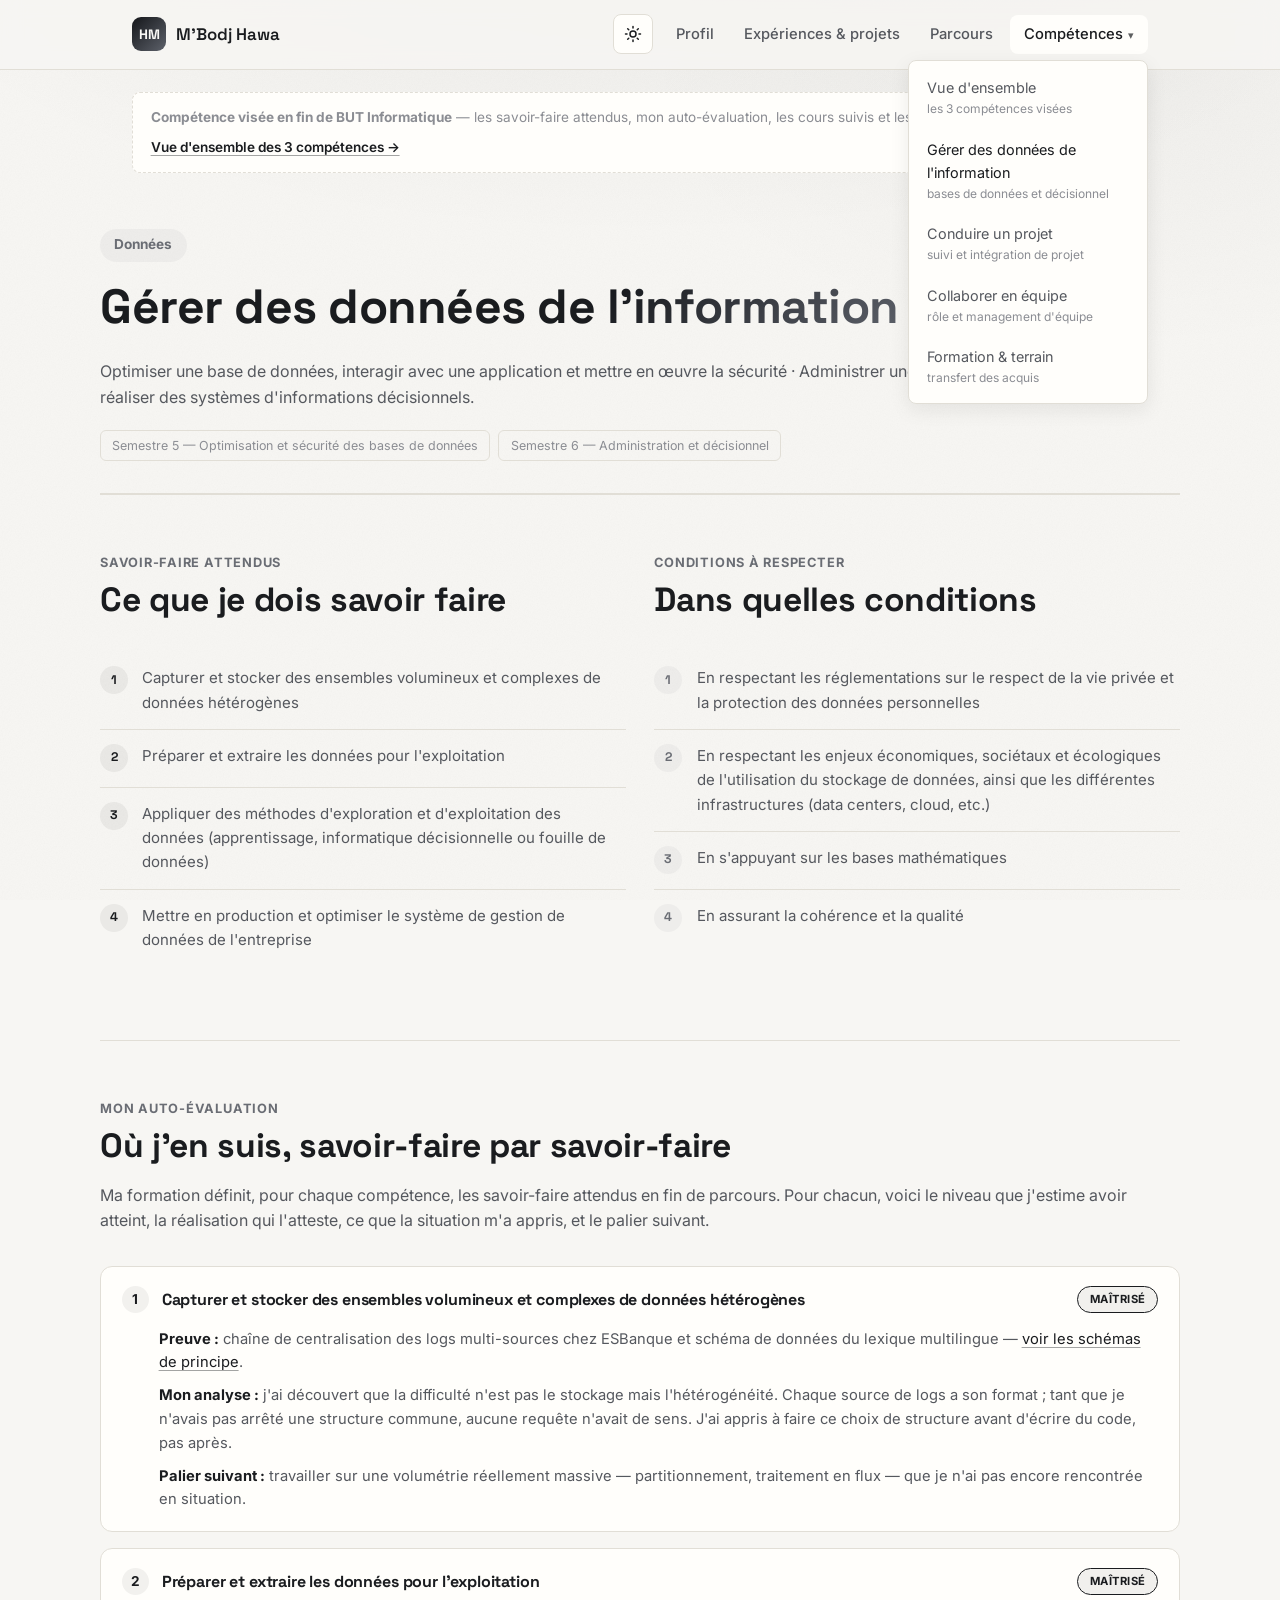
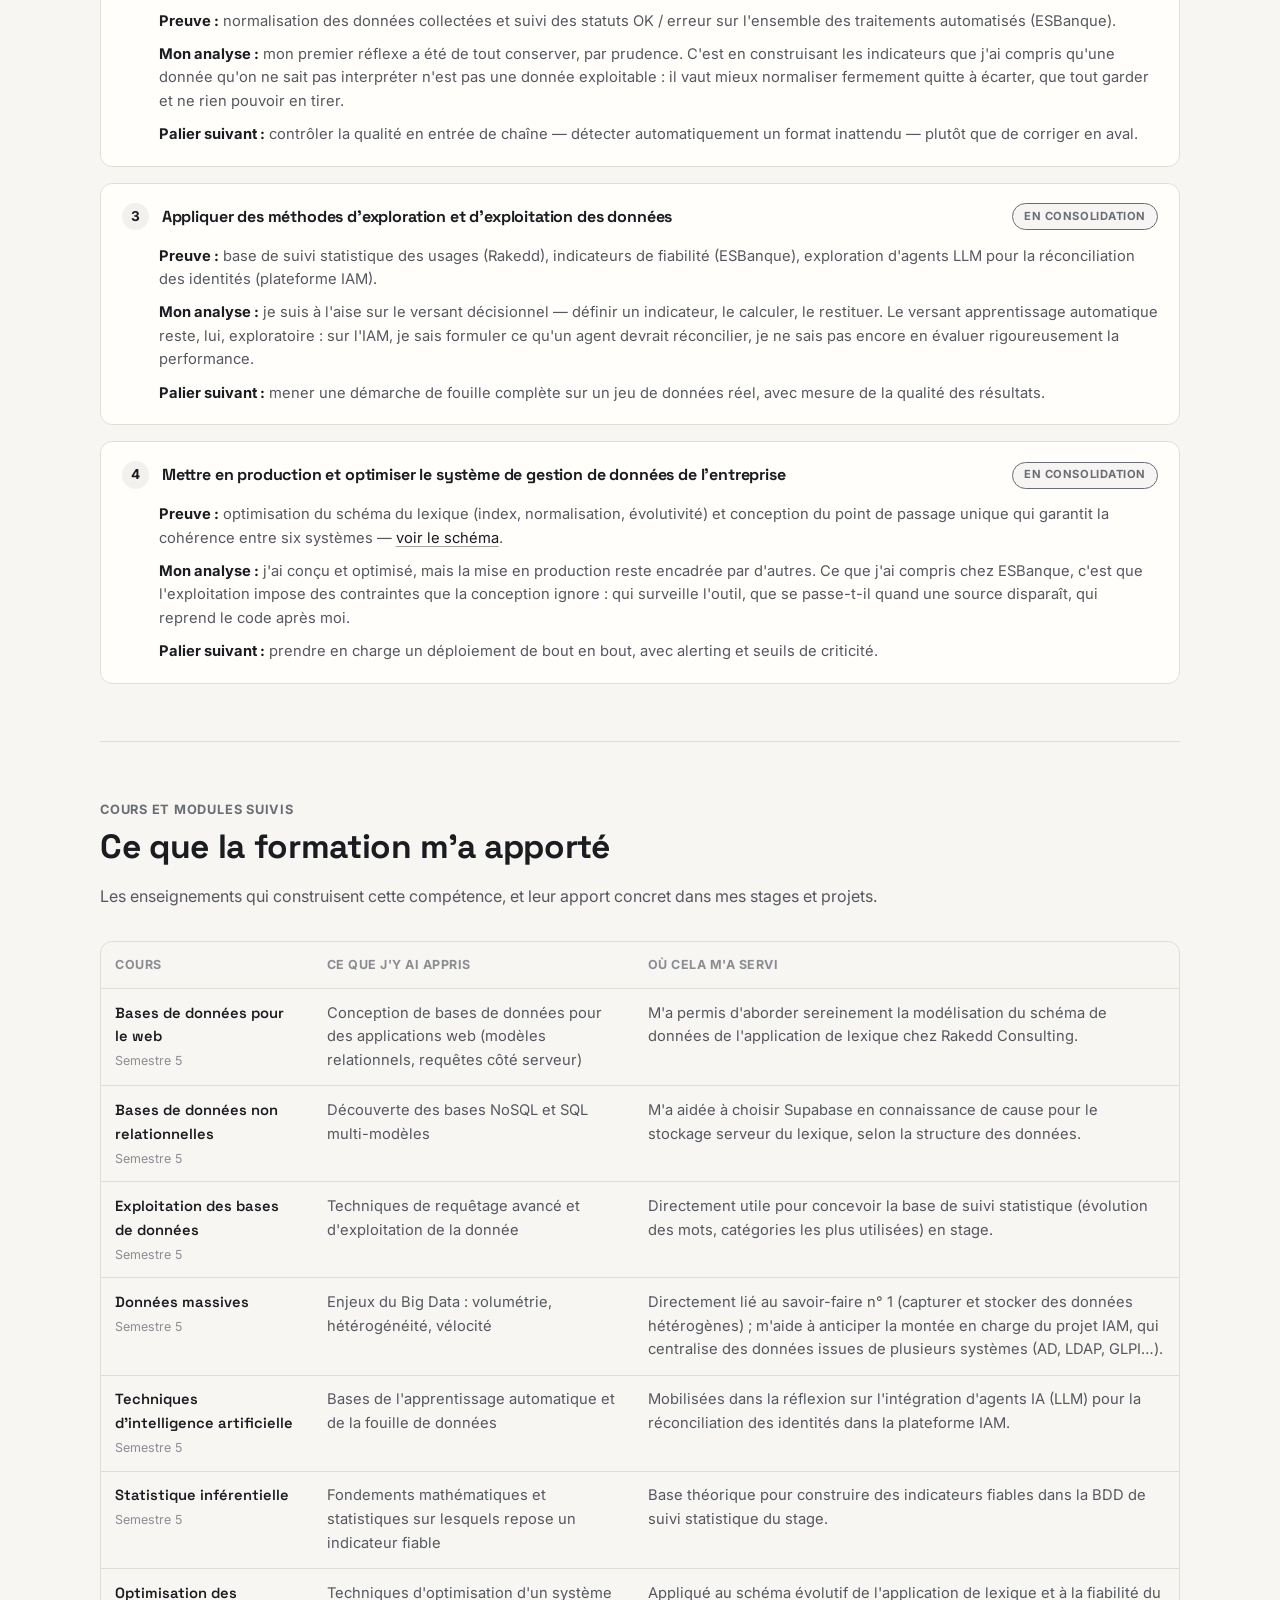
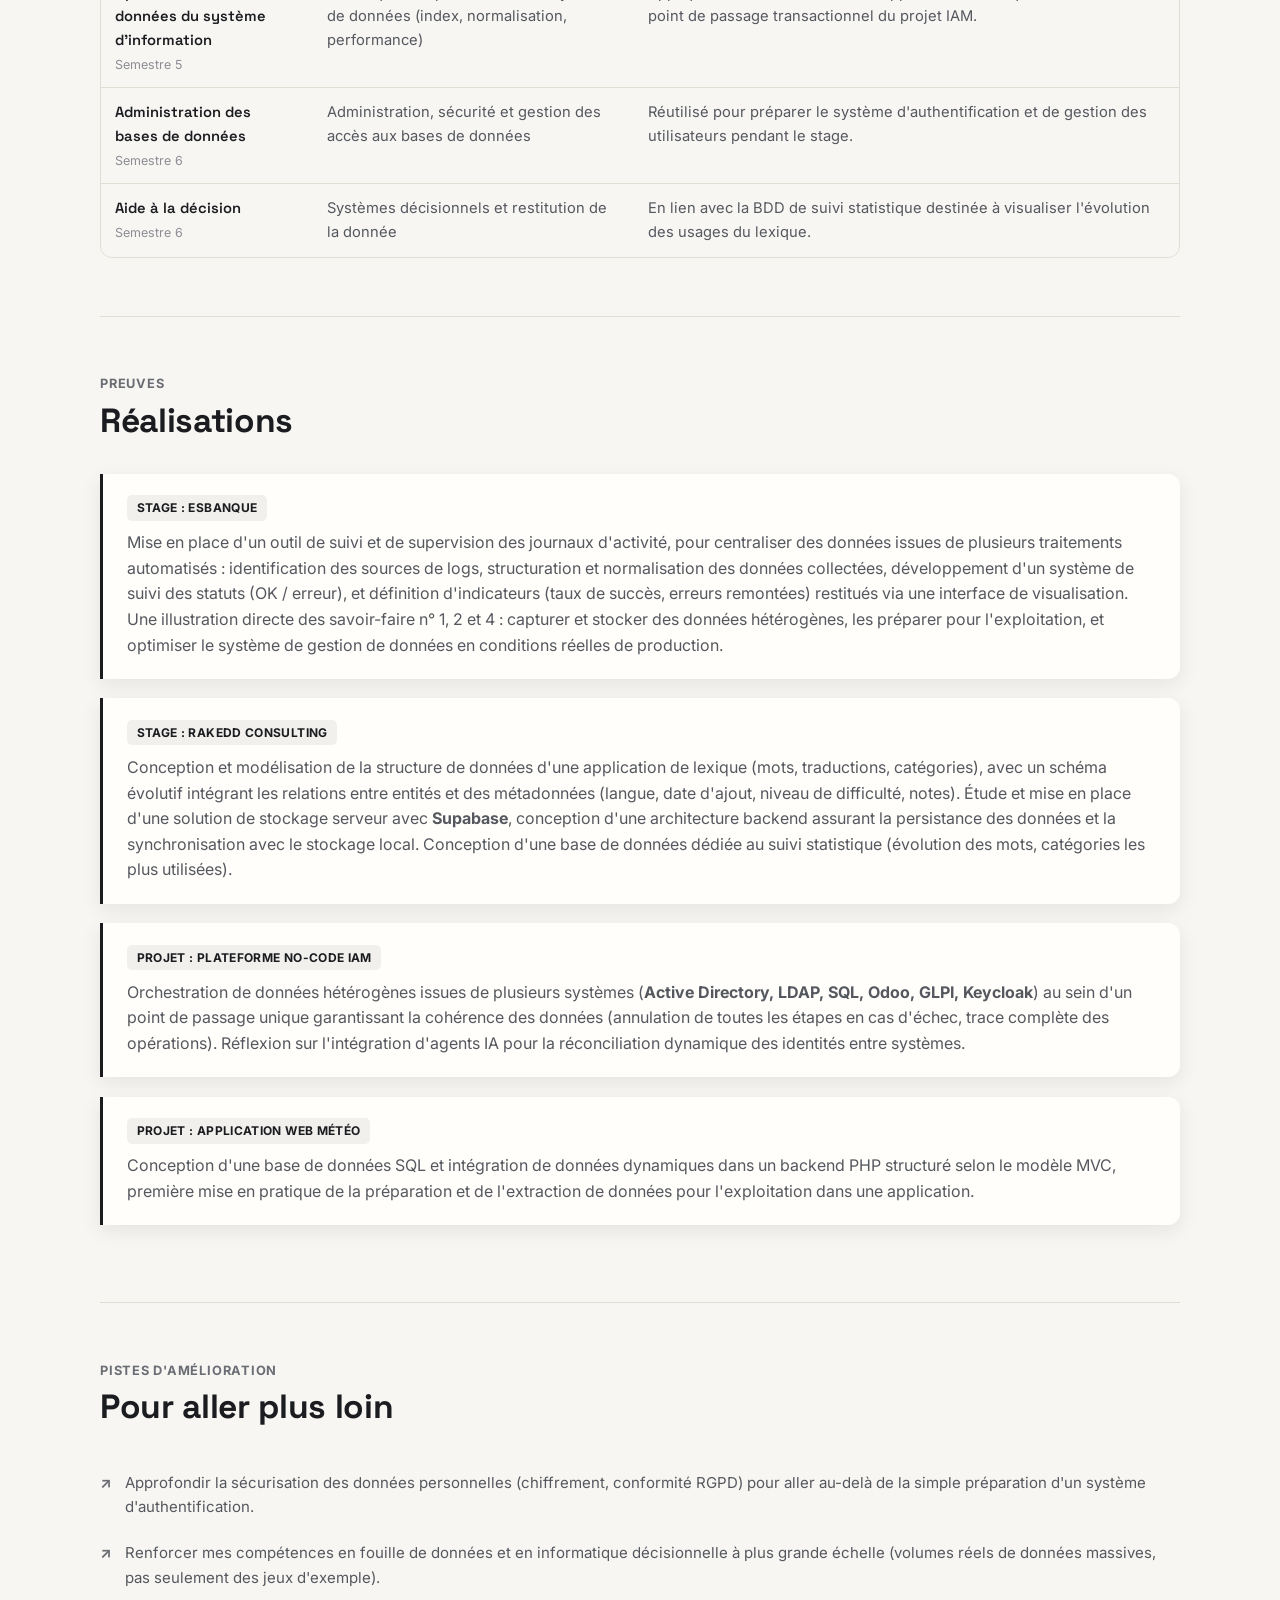
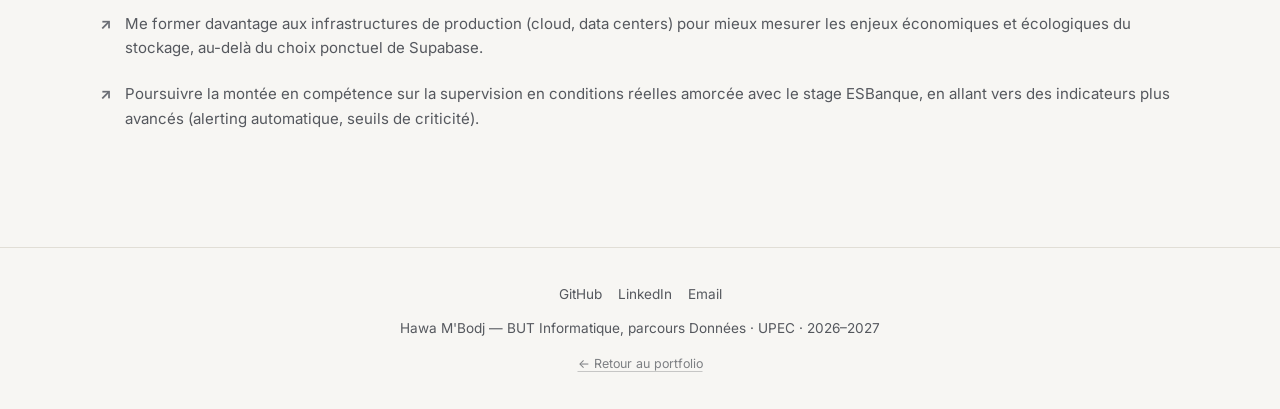
==== competence-4.html @ 0238c195 "Rendre le site responsive et remplacer le vocabulaire universitaire Mise en page - Grilles auto-adap" ====
<!DOCTYPE html>
<html lang="fr">
<head>
<meta charset="UTF-8">
<meta name="viewport" content="width=device-width, initial-scale=1.0">
<script>
(function () {
  var saved = localStorage.getItem("theme");
  var theme = saved || (window.matchMedia && window.matchMedia("(prefers-color-scheme: light)").matches ? "light" : "dark");
  document.documentElement.setAttribute("data-theme", theme);
})();
</script>
<title>Gérer des données de l'information — Hawa M'Bodj</title>
<meta name="description" content="Compétence visée en fin de BUT Informatique : gérer des données de l'information, illustrée par les projets et le stage de Hawa M'Bodj.">
<link rel="preconnect" href="https://fonts.googleapis.com">
<link href="https://fonts.googleapis.com/css2?family=Inter:wght@400;500;600;700&family=Space+Grotesk:wght@500;600;700&display=swap" rel="stylesheet">
<link rel="stylesheet" href="css/style.css">
</head>
<body>

<header class="site-header">
  <div class="nav-wrap">
    <a href="index.html" class="logo">
      <span class="logo-mark">HM</span>
      M'Bodj Hawa
    </a>
    <div class="nav-actions">
      <button class="theme-toggle" type="button" aria-label="Activer le thème clair">
        <svg class="icon-moon" viewBox="0 0 24 24" fill="none" stroke="currentColor" stroke-width="2" stroke-linecap="round" stroke-linejoin="round"><path d="M21 12.79A9 9 0 1 1 11.21 3 7 7 0 0 0 21 12.79z"/></svg>
        <svg class="icon-sun" viewBox="0 0 24 24" fill="none" stroke="currentColor" stroke-width="2" stroke-linecap="round" stroke-linejoin="round"><circle cx="12" cy="12" r="4"/><path d="M12 2v2M12 20v2M4.93 4.93l1.41 1.41M17.66 17.66l1.41 1.41M2 12h2M20 12h2M6.34 17.66l-1.41 1.41M19.07 4.93l-1.41 1.41"/></svg>
      </button>
      <button class="nav-toggle" aria-label="Ouvrir le menu" aria-expanded="false">
        <svg viewBox="0 0 24 24" fill="none" stroke="currentColor" stroke-width="2" stroke-linecap="round"><line x1="3" y1="6" x2="21" y2="6"/><line x1="3" y1="12" x2="21" y2="12"/><line x1="3" y1="18" x2="21" y2="18"/></svg>
      </button>
    </div>
    <nav class="main-nav">
      <ul>
        <li><a href="index.html">Profil</a></li>
        <li><a href="projets.html">Expériences &amp; projets</a></li>
        <li><a href="parcours.html">Parcours</a></li>
        <li>
          <details class="nav-dropdown" open>
            <summary>Compétences</summary>
            <div class="dropdown-menu">
              <a href="competences.html"><span>Vue d'ensemble</span><small>les 3 compétences visées</small></a>
              <a href="competence-4.html" class="active"><span>Gérer des données de l'information</span><small>bases de données et décisionnel</small></a>
              <a href="competence-5.html"><span>Conduire un projet</span><small>suivi et intégration de projet</small></a>
              <a href="competence-6.html"><span>Collaborer en équipe</span><small>rôle et management d'équipe</small></a>
              <a href="formation-terrain.html"><span>Formation &amp; terrain</span><small>transfert des acquis</small></a>
            </div>
          </details>
        </li>
      </ul>
    </nav>
  </div>
</header>

<div class="container annex-wrap">
  <div class="annex-banner">
    <span><strong>Compétence visée en fin de BUT Informatique</strong> — les savoir-faire attendus, mon auto-évaluation, les cours suivis et les preuves.</span>
    <a href="competences.html">Vue d'ensemble des 3 compétences →</a>
  </div>
</div>

<main>
  <section class="comp-hero container">
    <span class="comp-badge">Données</span>
    <h1>Gérer des données de <span class="gradient-text">l'information</span></h1>
    <p class="lead">Optimiser une base de données, interagir avec une application et mettre en œuvre la sécurité ·
      Administrer une base de données, concevoir et réaliser des systèmes d'informations décisionnels.</p>
    <div class="ue-tags">
      <span>Semestre 5 — Optimisation et sécurité des bases de données</span><span>Semestre 6 — Administration et décisionnel</span>
    </div>
  </section>

  <section class="block container">
    <div class="ac-ce-grid">
      <div>
        <div class="section-head">
          <span class="kicker">Savoir-faire attendus</span>
          <h2>Ce que je dois savoir faire</h2>
        </div>
        <ul class="numbered-list ac-list">
          <li><span class="num">1</span><span>Capturer et stocker des ensembles volumineux et complexes de données hétérogènes</span></li>
          <li><span class="num">2</span><span>Préparer et extraire les données pour l'exploitation</span></li>
          <li><span class="num">3</span><span>Appliquer des méthodes d'exploration et d'exploitation des données (apprentissage, informatique décisionnelle ou fouille de données)</span></li>
          <li><span class="num">4</span><span>Mettre en production et optimiser le système de gestion de données de l'entreprise</span></li>
        </ul>
      </div>
      <div>
        <div class="section-head">
          <span class="kicker">Conditions à respecter</span>
          <h2>Dans quelles conditions</h2>
        </div>
        <ul class="numbered-list ce-list">
          <li><span class="num">1</span><span>En respectant les réglementations sur le respect de la vie privée et la protection des données personnelles</span></li>
          <li><span class="num">2</span><span>En respectant les enjeux économiques, sociétaux et écologiques de l'utilisation du stockage de données, ainsi que les différentes infrastructures (data centers, cloud, etc.)</span></li>
          <li><span class="num">3</span><span>En s'appuyant sur les bases mathématiques</span></li>
          <li><span class="num">4</span><span>En assurant la cohérence et la qualité</span></li>
        </ul>
      </div>
    </div>
  </section>

  <section class="block container" id="auto-evaluation">
    <div class="section-head">
      <span class="kicker">Mon auto-évaluation</span>
      <h2>Où j'en suis, savoir-faire par savoir-faire</h2>
      <p>Ma formation définit, pour chaque compétence, les savoir-faire attendus en fin de parcours.
        Pour chacun, voici le niveau que j'estime avoir atteint, la réalisation qui l'atteste,
        ce que la situation m'a appris, et le palier suivant.</p>
    </div>

    <div class="ac-eval">
      <div class="ac-eval-head">
        <span class="num">1</span>
        <h3>Capturer et stocker des ensembles volumineux et complexes de données hétérogènes</h3>
        <span class="level level-solid">Maîtrisé</span>
      </div>
      <p><strong>Preuve :</strong> chaîne de centralisation des logs multi-sources chez ESBanque et schéma de
        données du lexique multilingue — <a href="projets.html#esbanque">voir les schémas de principe</a>.</p>
      <p><strong>Mon analyse :</strong> j'ai découvert que la difficulté n'est pas le stockage mais
        l'hétérogénéité. Chaque source de logs a son format ; tant que je n'avais pas arrêté une structure
        commune, aucune requête n'avait de sens. J'ai appris à faire ce choix de structure avant d'écrire du
        code, pas après.</p>
      <p><strong>Palier suivant :</strong> travailler sur une volumétrie réellement massive — partitionnement,
        traitement en flux — que je n'ai pas encore rencontrée en situation.</p>
    </div>

    <div class="ac-eval">
      <div class="ac-eval-head">
        <span class="num">2</span>
        <h3>Préparer et extraire les données pour l'exploitation</h3>
        <span class="level level-solid">Maîtrisé</span>
      </div>
      <p><strong>Preuve :</strong> normalisation des données collectées et suivi des statuts OK / erreur sur
        l'ensemble des traitements automatisés (ESBanque).</p>
      <p><strong>Mon analyse :</strong> mon premier réflexe a été de tout conserver, par prudence. C'est en
        construisant les indicateurs que j'ai compris qu'une donnée qu'on ne sait pas interpréter n'est pas une
        donnée exploitable : il vaut mieux normaliser fermement quitte à écarter, que tout garder et ne rien
        pouvoir en tirer.</p>
      <p><strong>Palier suivant :</strong> contrôler la qualité en entrée de chaîne — détecter automatiquement un
        format inattendu — plutôt que de corriger en aval.</p>
    </div>

    <div class="ac-eval">
      <div class="ac-eval-head">
        <span class="num">3</span>
        <h3>Appliquer des méthodes d'exploration et d'exploitation des données</h3>
        <span class="level level-mid">En consolidation</span>
      </div>
      <p><strong>Preuve :</strong> base de suivi statistique des usages (Rakedd), indicateurs de fiabilité
        (ESBanque), exploration d'agents LLM pour la réconciliation des identités (plateforme IAM).</p>
      <p><strong>Mon analyse :</strong> je suis à l'aise sur le versant décisionnel — définir un indicateur, le
        calculer, le restituer. Le versant apprentissage automatique reste, lui, exploratoire : sur l'IAM, je
        sais formuler ce qu'un agent devrait réconcilier, je ne sais pas encore en évaluer rigoureusement la
        performance.</p>
      <p><strong>Palier suivant :</strong> mener une démarche de fouille complète sur un jeu de données réel,
        avec mesure de la qualité des résultats.</p>
    </div>

    <div class="ac-eval">
      <div class="ac-eval-head">
        <span class="num">4</span>
        <h3>Mettre en production et optimiser le système de gestion de données de l'entreprise</h3>
        <span class="level level-mid">En consolidation</span>
      </div>
      <p><strong>Preuve :</strong> optimisation du schéma du lexique (index, normalisation, évolutivité) et
        conception du point de passage unique qui garantit la cohérence entre six systèmes
        — <a href="projets.html#iam">voir le schéma</a>.</p>
      <p><strong>Mon analyse :</strong> j'ai conçu et optimisé, mais la mise en production reste encadrée par
        d'autres. Ce que j'ai compris chez ESBanque, c'est que l'exploitation impose des contraintes que la
        conception ignore : qui surveille l'outil, que se passe-t-il quand une source disparaît, qui reprend le
        code après moi.</p>
      <p><strong>Palier suivant :</strong> prendre en charge un déploiement de bout en bout, avec alerting et
        seuils de criticité.</p>
    </div>
  </section>

  <section class="block container">
    <div class="section-head">
      <span class="kicker">Cours et modules suivis</span>
      <h2>Ce que la formation m'a apporté</h2>
      <p>Les enseignements qui construisent cette compétence, et leur apport concret dans mes stages et projets.</p>
    </div>
    <div class="table-wrap">
      <table class="resource-table res-cours">
        <thead>
          <tr><th>Cours</th><th>Ce que j'y ai appris</th><th>Où cela m'a servi</th></tr>
        </thead>
        <tbody>
          <tr>
            <td class="code">Bases de données pour le web<span class="term">Semestre 5</span></td>
            <td>Conception de bases de données pour des applications web (modèles relationnels, requêtes côté serveur)</td>
            <td>M'a permis d'aborder sereinement la modélisation du schéma de données de l'application de lexique chez Rakedd Consulting.</td>
          </tr>
          <tr>
            <td class="code">Bases de données non relationnelles<span class="term">Semestre 5</span></td>
            <td>Découverte des bases NoSQL et SQL multi-modèles</td>
            <td>M'a aidée à choisir Supabase en connaissance de cause pour le stockage serveur du lexique, selon la structure des données.</td>
          </tr>
          <tr>
            <td class="code">Exploitation des bases de données<span class="term">Semestre 5</span></td>
            <td>Techniques de requêtage avancé et d'exploitation de la donnée</td>
            <td>Directement utile pour concevoir la base de suivi statistique (évolution des mots, catégories les plus utilisées) en stage.</td>
          </tr>
          <tr>
            <td class="code">Données massives<span class="term">Semestre 5</span></td>
            <td>Enjeux du Big Data : volumétrie, hétérogénéité, vélocité</td>
            <td>Directement lié au savoir-faire n° 1 (capturer et stocker des données hétérogènes) ; m'aide à anticiper la montée en charge du projet IAM, qui centralise des données issues de plusieurs systèmes (AD, LDAP, GLPI…).</td>
          </tr>
          <tr>
            <td class="code">Techniques d'intelligence artificielle<span class="term">Semestre 5</span></td>
            <td>Bases de l'apprentissage automatique et de la fouille de données</td>
            <td>Mobilisées dans la réflexion sur l'intégration d'agents IA (LLM) pour la réconciliation des identités dans la plateforme IAM.</td>
          </tr>
          <tr>
            <td class="code">Statistique inférentielle<span class="term">Semestre 5</span></td>
            <td>Fondements mathématiques et statistiques sur lesquels repose un indicateur fiable</td>
            <td>Base théorique pour construire des indicateurs fiables dans la BDD de suivi statistique du stage.</td>
          </tr>
          <tr>
            <td class="code">Optimisation des données du système d'information<span class="term">Semestre 5</span></td>
            <td>Techniques d'optimisation d'un système de données (index, normalisation, performance)</td>
            <td>Appliqué au schéma évolutif de l'application de lexique et à la fiabilité du point de passage transactionnel du projet IAM.</td>
          </tr>
          <tr>
            <td class="code">Administration des bases de données<span class="term">Semestre 6</span></td>
            <td>Administration, sécurité et gestion des accès aux bases de données</td>
            <td>Réutilisé pour préparer le système d'authentification et de gestion des utilisateurs pendant le stage.</td>
          </tr>
          <tr>
            <td class="code">Aide à la décision<span class="term">Semestre 6</span></td>
            <td>Systèmes décisionnels et restitution de la donnée</td>
            <td>En lien avec la BDD de suivi statistique destinée à visualiser l'évolution des usages du lexique.</td>
          </tr>
        </tbody>
      </table>
    </div>
  </section>

  <section class="block container">
    <div class="section-head">
      <span class="kicker">Preuves</span>
      <h2>Réalisations</h2>
    </div>
    <div class="trace-card">
      <span class="source-tag">Stage : ESBanque</span>
      <p>Mise en place d'un outil de suivi et de supervision des journaux d'activité, pour centraliser des données issues de
        plusieurs traitements automatisés : identification des sources de logs, structuration et normalisation
        des données collectées, développement d'un système de suivi des statuts (OK / erreur), et définition
        d'indicateurs (taux de succès, erreurs remontées) restitués via une interface de visualisation. Une
        illustration directe des savoir-faire n° 1, 2 et 4 : capturer et stocker des données hétérogènes, les préparer pour
        l'exploitation, et optimiser le système de gestion de données en conditions réelles de production.</p>
    </div>
    <div class="trace-card">
      <span class="source-tag">Stage : Rakedd Consulting</span>
      <p>Conception et modélisation de la structure de données d'une application de lexique (mots, traductions,
        catégories), avec un schéma évolutif intégrant les relations entre entités et des métadonnées (langue,
        date d'ajout, niveau de difficulté, notes). Étude et mise en place d'une solution de stockage serveur avec
        <strong>Supabase</strong>, conception d'une architecture backend assurant la persistance des données et la
        synchronisation avec le stockage local. Conception d'une base de données dédiée au suivi statistique
        (évolution des mots, catégories les plus utilisées).</p>
    </div>
    <div class="trace-card">
      <span class="source-tag">Projet : Plateforme No-Code IAM</span>
      <p>Orchestration de données hétérogènes issues de plusieurs systèmes (<strong>Active Directory, LDAP, SQL,
        Odoo, GLPI, Keycloak</strong>) au sein d'un point de passage unique garantissant la cohérence des données
        (annulation de toutes les étapes en cas d'échec, trace complète des opérations). Réflexion sur l'intégration d'agents IA pour la
        réconciliation dynamique des identités entre systèmes.</p>
    </div>
    <div class="trace-card">
      <span class="source-tag">Projet : Application Web Météo</span>
      <p>Conception d'une base de données SQL et intégration de données dynamiques dans un backend PHP structuré
        selon le modèle MVC, première mise en pratique de la préparation et de l'extraction de données pour
        l'exploitation dans une application.</p>
    </div>
  </section>

  <section class="block container">
    <div class="section-head">
      <span class="kicker">Pistes d'amélioration</span>
      <h2>Pour aller plus loin</h2>
    </div>
    <ul class="improve-list">
      <li>Approfondir la sécurisation des données personnelles (chiffrement, conformité RGPD) pour aller au-delà
        de la simple préparation d'un système d'authentification.</li>
      <li>Renforcer mes compétences en fouille de données et en informatique décisionnelle à plus grande échelle
        (volumes réels de données massives, pas seulement des jeux d'exemple).</li>
      <li>Me former davantage aux infrastructures de production (cloud, data centers) pour mieux mesurer les
        enjeux économiques et écologiques du stockage, au-delà du choix ponctuel de Supabase.</li>
      <li>Poursuivre la montée en compétence sur la supervision en conditions réelles amorcée avec le stage
        ESBanque, en allant vers des indicateurs plus avancés (alerting automatique, seuils de criticité).</li>
    </ul>
  </section>
</main>

<footer class="site-footer">
  <div class="container">
    <div class="footer-links">
      <a href="https://github.com/june0809" target="_blank">GitHub</a>
      <a href="https://www.linkedin.com/in/hawa-mbodj-503229300" target="_blank">LinkedIn</a>
      <a href="mailto:hawambo89@gmail.com">Email</a>
    </div>
    <p style="margin:0;">Hawa M'Bodj — BUT Informatique, parcours Données · UPEC · <span data-academic-year></span></p>
    <p class="footer-annex"><a href="index.html">← Retour au portfolio</a></p>
  </div>
</footer>

<script src="js/main.js"></script>
</body>
</html>
---- css/style.css ----
/* =========================================================
   Portfolio BUT3 Informatique — Hawa M'Bodj
   Thème : monochrome « encre de Chine » (clair & sombre)
   Aucune couleur hors des logos de technologies au survol.
   ========================================================= */

:root {
  /* Encre sur fond noir (mode sombre par défaut) */
  --bg: #101215;
  --bg-elevated: #171a1e;
  --card: #16191d;
  --card-hover: #1e2126;
  --border: #2b2f35;
  --text: #eceef1;
  --text-muted: #a5aab2;
  --text-faint: #71767e;
  --accent: #e3e6ea;
  --accent-2: #9aa0a9;
  --on-accent: #101215;
  --accent-soft: #e3e6ea14;
  --accent-2-soft: #9aa0a914;
  --gradient: linear-gradient(135deg, #ffffff 0%, #8d939c 100%);
  --glow:
    radial-gradient(ellipse 90% 55% at 50% -12%, rgba(255, 255, 255, 0.055), transparent 70%),
    radial-gradient(ellipse 55% 45% at 88% 8%, rgba(255, 255, 255, 0.03), transparent 70%);
  --grain-opacity: 0.035;
  --radius: 12px;
  --radius-sm: 8px;
  --shadow: 0 8px 28px rgba(0, 0, 0, 0.45);
  --max-width: 1080px;
  --gutter: clamp(1rem, 4vw, 2rem);
  --grid-gap: clamp(1rem, 2.2vw, 1.6rem);
  --section-pad: clamp(2.4rem, 6vw, 3.6rem);
  font-size: 16px;
}

/* ---------- Encre sur papier (mode clair) ---------- */

:root[data-theme="light"] {
  --bg: #f7f6f3;
  --bg-elevated: #fffefb;
  --card: #fffefb;
  --card-hover: #f1efe9;
  --border: #e1ded6;
  --text: #1a1c1f;
  --text-muted: #55585e;
  --text-faint: #8b8d93;
  --accent: #1a1c1f;
  --accent-2: #6a6d74;
  --on-accent: #faf9f6;
  --accent-soft: #1a1c1f0f;
  --accent-2-soft: #6a6d740f;
  --gradient: linear-gradient(135deg, #14161a 0%, #5d616a 100%);
  --glow:
    radial-gradient(ellipse 90% 55% at 50% -12%, rgba(20, 22, 26, 0.055), transparent 70%),
    radial-gradient(ellipse 55% 45% at 88% 8%, rgba(20, 22, 26, 0.03), transparent 70%);
  --grain-opacity: 0.05;
  --shadow: 0 6px 20px rgba(26, 28, 31, 0.08);
}

* { box-sizing: border-box; }

html {
  scroll-behavior: smooth;
  overflow-x: hidden;
}

body {
  margin: 0;
  overflow-x: hidden;
  background-color: var(--bg);
  background-image: var(--glow);
  background-repeat: no-repeat;
  background-attachment: fixed;
  color: var(--text);
  font-family: "Inter", -apple-system, BlinkMacSystemFont, "Segoe UI", Roboto, sans-serif;
  line-height: 1.6;
  -webkit-font-smoothing: antialiased;
  transition: background-color 0.2s ease, color 0.2s ease;
}

/* Grain de papier / de lavis — très discret, purement décoratif */
body::before {
  content: "";
  position: fixed;
  inset: 0;
  z-index: -1;
  pointer-events: none;
  opacity: var(--grain-opacity);
  background-image: url("data:image/svg+xml,%3Csvg xmlns='http://www.w3.org/2000/svg' width='180' height='180'%3E%3Cfilter id='n'%3E%3CfeTurbulence type='fractalNoise' baseFrequency='0.85' numOctaves='3' stitchTiles='stitch'/%3E%3CfeColorMatrix type='saturate' values='0'/%3E%3C/filter%3E%3Crect width='180' height='180' filter='url(%23n)'/%3E%3C/svg%3E");
}

@media (prefers-reduced-motion: reduce) {
  * { transition: none !important; }
}

h1, h2, h3, h4 {
  font-family: "Space Grotesk", "Inter", sans-serif;
  line-height: 1.2;
  margin: 0 0 0.5em 0;
  letter-spacing: -0.01em;
}

h1 { font-size: clamp(2rem, 4vw, 3rem); }
h2 { font-size: clamp(1.5rem, 3vw, 2.1rem); }
h3 { font-size: clamp(1.08rem, 2.4vw, 1.25rem); }

p { color: var(--text-muted); margin: 0 0 1em 0; }

/* Les longs mots (adresses, identifiants) ne debordent jamais de leur colonne */
p, li, h1, h2, h3, h4, .chip, .btn { overflow-wrap: break-word; }

a { color: var(--accent); text-decoration: none; }
a:hover { text-decoration: underline; }

/* En monochrome, un lien ne peut plus se distinguer par sa teinte :
   les liens de contenu sont soulignés, comme sur un imprimé. */
main p a,
main li a,
.annex-banner a,
.footer-annex a {
  text-decoration: underline;
  text-decoration-thickness: 1px;
  text-underline-offset: 0.22em;
  text-decoration-color: color-mix(in srgb, currentColor 40%, transparent);
}

main p a:hover,
main li a:hover,
.annex-banner a:hover,
.footer-annex a:hover { text-decoration-color: currentColor; }

.card > a {
  font-weight: 600;
  border-bottom: 1px solid var(--border);
  padding-bottom: 1px;
}

.card > a:hover { border-bottom-color: var(--accent); text-decoration: none; }

ul { padding-left: 0; list-style: none; }

img { max-width: 100%; display: block; }

.container {
  width: 100%;
  max-width: var(--max-width);
  margin: 0 auto;
  padding: 0 var(--gutter);
}

.gradient-text {
  background: var(--gradient);
  -webkit-background-clip: text;
  background-clip: text;
  color: transparent;
}

/* ---------- Header / Nav ---------- */

.site-header {
  position: sticky;
  top: 0;
  z-index: 100;
  background: color-mix(in srgb, var(--bg) 82%, transparent);
  backdrop-filter: blur(10px);
  border-bottom: 1px solid var(--border);
}

.nav-wrap {
  max-width: var(--max-width);
  margin: 0 auto;
  padding: 0.9rem var(--gutter);
  display: flex;
  align-items: center;
  gap: 0.6rem;
}

.logo {
  display: flex;
  align-items: center;
  gap: 0.6rem;
  margin-right: auto;
  font-family: "Space Grotesk", sans-serif;
  font-weight: 600;
  font-size: 1.05rem;
  color: var(--text);
}

.logo-mark {
  width: 34px;
  height: 34px;
  border-radius: 9px;
  background: var(--gradient);
  display: flex;
  align-items: center;
  justify-content: center;
  color: var(--on-accent);
  font-weight: 700;
  font-size: 0.85rem;
}

.logo:hover { text-decoration: none; }

.nav-actions {
  display: flex;
  align-items: center;
  gap: 0.5rem;
}

.nav-toggle {
  display: none;
  background: none;
  border: 1px solid var(--border);
  border-radius: var(--radius-sm);
  width: 40px;
  height: 40px;
  cursor: pointer;
  color: var(--text);
  align-items: center;
  justify-content: center;
  flex-shrink: 0;
}

.nav-toggle svg { width: 20px; height: 20px; }

.theme-toggle {
  display: flex;
  align-items: center;
  justify-content: center;
  width: 40px;
  height: 40px;
  flex-shrink: 0;
  background: var(--card);
  border: 1px solid var(--border);
  border-radius: var(--radius-sm);
  color: var(--text);
  cursor: pointer;
}

.theme-toggle:hover { border-color: var(--accent); color: var(--accent); }

.theme-toggle svg { width: 18px; height: 18px; }

.theme-toggle .icon-sun { display: none; }
.theme-toggle .icon-moon { display: block; }

:root[data-theme="light"] .theme-toggle .icon-sun { display: block; }
:root[data-theme="light"] .theme-toggle .icon-moon { display: none; }

nav.main-nav {
  display: flex;
  align-items: center;
  gap: 0.3rem;
}

nav.main-nav ul {
  display: flex;
  align-items: center;
  gap: 0.2rem;
  margin: 0;
}

nav.main-nav > ul > li > a,
nav.main-nav summary {
  display: block;
  padding: 0.5rem 0.85rem;
  border-radius: var(--radius-sm);
  color: var(--text-muted);
  font-size: 0.92rem;
  font-weight: 500;
  cursor: pointer;
  list-style: none;
  white-space: nowrap;
}

nav.main-nav summary::-webkit-details-marker { display: none; }
nav.main-nav summary::marker { content: ""; }

nav.main-nav > ul > li > a:hover,
nav.main-nav summary:hover {
  color: var(--text);
  background: var(--card);
  text-decoration: none;
}

nav.main-nav > ul > li > a.active {
  color: var(--on-accent);
  background: var(--accent);
}

nav.main-nav > ul > li > a.nav-cta {
  border: 1px solid var(--accent);
  color: var(--accent);
  font-weight: 600;
}

nav.main-nav > ul > li > a.nav-cta:hover {
  background: var(--accent-soft);
  color: var(--accent);
}

.nav-dropdown {
  position: relative;
}

.nav-dropdown[open] summary {
  color: var(--text);
  background: var(--card);
}

.nav-dropdown summary::after {
  content: "▾";
  margin-left: 0.35rem;
  font-size: 0.7rem;
  opacity: 0.7;
}

.nav-dropdown .dropdown-menu {
  display: flex;
  flex-direction: column;
  gap: 0.1rem;
  padding: 0.4rem;
  margin: 0;
}

@media (min-width: 941px) {
  .nav-dropdown .dropdown-menu {
    position: absolute;
    top: calc(100% + 6px);
    right: 0;
    min-width: 240px;
    background: var(--bg-elevated);
    border: 1px solid var(--border);
    border-radius: var(--radius-sm);
    box-shadow: var(--shadow);
  }
}

.nav-dropdown .dropdown-menu a {
  padding: 0.55rem 0.75rem;
  border-radius: 6px;
  color: var(--text-muted);
  font-size: 0.9rem;
  display: flex;
  flex-direction: column;
}

.nav-dropdown .dropdown-menu a small {
  color: var(--text-faint);
  font-weight: 400;
}

.nav-dropdown .dropdown-menu a:hover {
  background: var(--card);
  color: var(--text);
  text-decoration: none;
}

.nav-dropdown .dropdown-menu a.active {
  color: var(--accent);
}

@media (max-width: 940px) {
  .nav-toggle { display: flex; }

  nav.main-nav {
    display: none;
    position: absolute;
    top: 100%;
    left: 0;
    right: 0;
    background: var(--bg-elevated);
    flex-direction: column;
    align-items: stretch;
    padding: 0.6rem 1.2rem 1rem;
    max-height: calc(100dvh - 64px);
    overflow-y: auto;
    border-top: 1px solid var(--border);
    border-bottom: 1px solid var(--border);
    box-shadow: var(--shadow);
  }

  nav.main-nav.open { display: flex; }

  nav.main-nav ul {
    flex-direction: column;
    align-items: stretch;
    width: 100%;
    gap: 0.2rem;
  }

  nav.main-nav > ul > li > a,
  nav.main-nav summary {
    font-size: 1rem;
    padding: 0.75rem 0.6rem;
    border-bottom: 1px solid var(--border);
  }

  .nav-dropdown .dropdown-menu {
    padding-left: 1rem;
  }
}

/* Tableaux de ressources : cartes empilées et lisibles sur mobile */
@media (max-width: 640px) {
  .table-wrap { border: none; border-radius: 0; overflow: visible; background: transparent; }
  .table-wrap .resource-table,
  .table-wrap .resource-table tbody { display: block; width: 100%; }
  .resource-table thead { display: none; }
  .resource-table tr {
    display: block;
    background: var(--card);
    border: 1px solid var(--border);
    border-radius: var(--radius);
    padding: 0.9rem 1.1rem;
    margin-bottom: 1rem;
  }
  .resource-table td {
    display: block;
    border-bottom: none;
    padding: 0.5rem 0 0;
  }
  .resource-table td:first-child { padding-top: 0; }
  .res-cours td:nth-child(2)::before {
    content: "Ce que j'y ai appris";
    display: block;
    font-size: 0.7rem;
    text-transform: uppercase;
    letter-spacing: 0.04em;
    font-weight: 700;
    color: var(--text-faint);
    margin-bottom: 0.2rem;
  }
  .res-cours td:nth-child(3)::before {
    content: "Où cela m'a servi";
    display: block;
    font-size: 0.7rem;
    text-transform: uppercase;
    letter-spacing: 0.04em;
    font-weight: 700;
    color: var(--text-faint);
    margin-bottom: 0.2rem;
  }
  .res-transfert td:nth-child(2)::before,
  .res-transfert td:nth-child(3)::before,
  .res-eval td:nth-child(2)::before,
  .res-eval td:nth-child(3)::before {
    display: block;
    font-size: 0.7rem;
    text-transform: uppercase;
    letter-spacing: 0.04em;
    font-weight: 700;
    color: var(--text-faint);
    margin-bottom: 0.2rem;
  }
  .res-transfert td:nth-child(2)::before { content: "Où il a servi"; }
  .res-transfert td:nth-child(3)::before { content: "Ce qu'il a rendu possible"; }
  .res-eval td:nth-child(2)::before { content: "Savoir-faire attendu"; }
  .res-eval td:nth-child(3)::before { content: "Niveau atteint"; }
  .resource-table td.code {
    font-size: 0.95rem;
    font-weight: 700;
    padding-bottom: 0.3rem;
    border-bottom: 1px solid var(--border);
    margin-bottom: 0.3rem;
  }
}

@media (max-width: 480px) {
  .nav-wrap { padding: 0.7rem var(--gutter); }
  .logo { font-size: 0.95rem; gap: 0.45rem; }
  .logo-mark { width: 30px; height: 30px; font-size: 0.78rem; }
  .chip { font-size: 0.78rem; padding: 0.35rem 0.7rem; }
  .btn { width: 100%; justify-content: center; }
  .cta-row { flex-direction: column; }
  .timeline { padding-left: 1.5rem; margin-left: 4px; }
  .timeline-item::before { left: -1.94rem; width: 12px; height: 12px; }
  .resource-table th, .resource-table td { padding: 0.6rem 0.6rem; font-size: 0.86rem; }
}

/* ---------- Hero ---------- */

.hero {
  padding: clamp(2.8rem, 7vw, 4.5rem) 0 clamp(2rem, 4vw, 3rem);
}

.hero .eyebrow {
  display: inline-flex;
  align-items: center;
  gap: 0.5rem;
  color: var(--accent);
  font-size: 0.85rem;
  font-weight: 600;
  letter-spacing: 0.04em;
  text-transform: uppercase;
  margin-bottom: 1rem;
}

.hero .eyebrow::before {
  content: "";
  width: 8px;
  height: 8px;
  border-radius: 50%;
  background: var(--accent);
  box-shadow: none;
}

.hero p.lead {
  font-size: clamp(1rem, 2.4vw, 1.1rem);
  max-width: min(100%, 68ch);
}

.hero .cta-row {
  display: flex;
  flex-wrap: wrap;
  gap: 0.75rem;
  margin-top: 1.5rem;
}

.btn {
  display: inline-flex;
  align-items: center;
  gap: 0.4rem;
  padding: 0.7rem 1.3rem;
  border-radius: var(--radius-sm);
  font-weight: 600;
  font-size: 0.92rem;
  border: 1px solid transparent;
  cursor: pointer;
}

.btn-primary {
  background: var(--gradient);
  color: var(--on-accent);
}

.btn-primary:hover { opacity: 0.9; text-decoration: none; }

.btn-ghost {
  border-color: var(--border);
  color: var(--text);
  background: var(--card);
}

.btn-ghost:hover { border-color: var(--accent); text-decoration: none; }

.contact-chips {
  display: flex;
  flex-wrap: wrap;
  gap: 0.6rem;
  margin-top: 1.5rem;
}

.chip {
  display: flex;
  align-items: center;
  gap: 0.4rem;
  padding: 0.4rem 0.8rem;
  border-radius: 999px;
  background: var(--card);
  border: 1px solid var(--border);
  color: var(--text-muted);
  font-size: 0.85rem;
}

/* ---------- Sections ---------- */

section.block {
  padding: var(--section-pad) 0;
  border-top: 1px solid var(--border);
}

section.block:first-of-type { border-top: none; }

.section-head { margin-bottom: clamp(1.4rem, 3vw, 2rem); }

.section-head .kicker {
  color: var(--accent-2);
  font-size: 0.8rem;
  font-weight: 700;
  text-transform: uppercase;
  letter-spacing: 0.06em;
  margin-bottom: 0.4rem;
  display: block;
}

/* ---------- Cards / Grids ---------- */

.grid {
  display: grid;
  gap: var(--grid-gap);
}

/* Chaque carte garde une largeur minimale confortable : les colonnes se
   réorganisent d'elles-mêmes au lieu de se serrer jusqu'à l'illisible.
   La part « (100% - gouttières) / N » plafonne le nombre de colonnes au
   nombre voulu ; le minimum en pixels le réduit dès que la place manque. */
.grid-2 {
  grid-template-columns: repeat(auto-fit, minmax(min(100%, max(330px, (100% - var(--grid-gap)) / 2)), 1fr));
}
.grid-3 {
  grid-template-columns: repeat(auto-fit, minmax(min(100%, max(285px, (100% - 2 * var(--grid-gap)) / 3)), 1fr));
}
.grid-4 {
  grid-template-columns: repeat(auto-fit, minmax(min(100%, max(215px, (100% - 3 * var(--grid-gap)) / 4)), 1fr));
}

.card {
  background: var(--card);
  border: 1px solid var(--border);
  border-radius: var(--radius);
  padding: clamp(1.15rem, 2.6vw, 1.5rem);
  box-shadow: var(--shadow);
}

.card h3 { margin-bottom: 0.5rem; }
.card h3 .card-icon { margin-right: 0.4rem; }

.card ul.tags {
  display: flex;
  flex-wrap: wrap;
  gap: 0.4rem;
  margin-top: 0.8rem;
}

.card ul.tags li {
  font-size: 0.78rem;
  padding: 0.25rem 0.6rem;
  background: var(--accent-soft);
  color: var(--accent);
  border-radius: 999px;
}

/* skills */
.skills-grid {
  grid-template-columns: repeat(auto-fit, minmax(min(100%, max(265px, (100% - 2 * var(--grid-gap)) / 3)), 1fr));
}

.skill-card ul { display: flex; flex-wrap: wrap; gap: 0.4rem; }
.skill-card ul li {
  font-size: 0.82rem;
  padding: 0.3rem 0.65rem;
  background: var(--bg-elevated);
  border: 1px solid var(--border);
  border-radius: 6px;
  color: var(--text-muted);
}

/* ---------- Technologies : logo à l'encre, couleur de marque au survol ----------
   Le logo est toujours visible. Au repos il est encré (couleur du texte) ;
   au survol il reprend la couleur officielle de la marque (--brand). */

.skill-card ul li.tech {
  display: inline-flex;
  align-items: center;
  gap: 0.45rem;
  padding: 0.32rem 0.7rem 0.32rem 0.55rem;
  transition: color 0.18s ease, border-color 0.18s ease, background-color 0.18s ease;
}

.tech-mark {
  flex: none;
  width: 16px;
  height: 16px;
  background-color: currentColor;
  opacity: 0.7;
  transition: background-color 0.18s ease, opacity 0.18s ease;
  -webkit-mask-image: var(--logo, url("../img/tech/_generic.svg"));
  -webkit-mask-repeat: no-repeat;
  -webkit-mask-position: center;
  -webkit-mask-size: contain;
  mask-image: var(--logo, url("../img/tech/_generic.svg"));
  mask-repeat: no-repeat;
  mask-position: center;
  mask-size: contain;
}

.skill-card ul li.tech:hover {
  color: var(--text);
  border-color: color-mix(in srgb, var(--brand, var(--text)) 55%, var(--border));
  background-color: color-mix(in srgb, var(--brand, var(--text)) 10%, var(--bg-elevated));
}

.skill-card ul li.tech:hover .tech-mark {
  background-color: var(--brand, currentColor);
  opacity: 1;
}

/* Logos officiels + couleur de marque */
.tech-python     { --logo: url("../img/tech/python.svg");     --brand: #3776AB; }
.tech-java       { --logo: url("../img/tech/openjdk.svg");    --brand: #E76F00; }
.tech-c          { --logo: url("../img/tech/c.svg");          --brand: #A8B9CC; }
.tech-php        { --logo: url("../img/tech/php.svg");        --brand: #777BB4; }
.tech-js         { --logo: url("../img/tech/javascript.svg"); --brand: #F7DF1E; }
.tech-html       { --logo: url("../img/tech/html5.svg");      --brand: #E34F26; }
.tech-css        { --logo: url("../img/tech/css3.svg");       --brand: #1572B6; }
.tech-oracle     { --logo: url("../img/tech/oracle.svg");     --brand: #F80000; }
.tech-supabase   { --logo: url("../img/tech/supabase.svg");   --brand: #3FCF8E; }
.tech-keycloak   { --logo: url("../img/tech/keycloak.svg");   --brand: #4D4D4D; }
.tech-odoo       { --logo: url("../img/tech/odoo.svg");       --brand: #714B67; }
.tech-powerbi    { --logo: url("../img/tech/powerbi.svg");    --brand: #F2C811; }
.tech-excel      { --logo: url("../img/tech/excel.svg");      --brand: #217346; }
.tech-git        { --logo: url("../img/tech/git.svg");        --brand: #F03C2E; }
.tech-github     { --logo: url("../img/tech/github.svg");     --brand: #181717; }
.tech-linux      { --logo: url("../img/tech/linux.svg");      --brand: #FCC624; }
.tech-debian     { --logo: url("../img/tech/debian.svg");     --brand: #A81D33; }
.tech-ubuntu     { --logo: url("../img/tech/ubuntu.svg");     --brand: #E95420; }
.tech-virtualbox { --logo: url("../img/tech/virtualbox.svg"); --brand: #2F61B4; }
.tech-vscode     { --logo: url("../img/tech/vscode.svg");     --brand: #007ACC; }
.tech-eclipse    { --logo: url("../img/tech/eclipseide.svg"); --brand: #2C2255; }

/* Sans logo officiel : pictogramme à l'encre, qui passe simplement en encre pleine */
.tech-sql        { --logo: url("../img/tech/_db.svg"); }
.tech-multimodel { --logo: url("../img/tech/_schema.svg"); }
.tech-mcd        { --logo: url("../img/tech/_schema.svg"); }
.tech-ad         { --logo: url("../img/tech/_directory.svg"); }
.tech-ldap       { --logo: url("../img/tech/_directory.svg"); }
.tech-midpoint   { --logo: url("../img/tech/_identity.svg"); }
.tech-glpi       { --logo: url("../img/tech/_ticket.svg"); }
.tech-bpmn       { --logo: url("../img/tech/_flow.svg"); }
.tech-mvc        { --logo: url("../img/tech/_layers.svg"); }
.tech-kpi        { --logo: url("../img/tech/_chart.svg"); }

/* Marques trop sombres sur fond d'encre : variante lisible en mode sombre */
:root:not([data-theme="light"]) .tech-github  { --brand: #E6EDF3; }
:root:not([data-theme="light"]) .tech-eclipse { --brand: #8877CE; }
:root:not([data-theme="light"]) .tech-keycloak { --brand: #C6CAD0; }

/* Marques trop claires sur papier : variante lisible en mode clair */
:root[data-theme="light"] .tech-js    { --brand: #D4BC00; }
:root[data-theme="light"] .tech-linux { --brand: #D19A00; }

/* Les emojis décoratifs restent dans la gamme d'encre */
.card-icon { filter: grayscale(1); opacity: 0.85; }
.chip { filter: grayscale(1); }

/* ---------- Timeline (Parcours) ---------- */

.timeline {
  position: relative;
  margin-left: 10px;
  padding-left: 2rem;
  border-left: 2px solid var(--border);
}

.timeline-item {
  position: relative;
  padding-bottom: 2.2rem;
}

.timeline-item:last-child { padding-bottom: 0; }

.timeline-item::before {
  content: "";
  position: absolute;
  left: -2.44rem;
  top: 0.3rem;
  width: 14px;
  height: 14px;
  border-radius: 50%;
  background: var(--bg);
  border: 3px solid var(--accent);
}

.timeline-date {
  color: var(--accent-2);
  font-size: 0.82rem;
  font-weight: 700;
  text-transform: uppercase;
  letter-spacing: 0.03em;
}

.timeline-item h3 { margin: 0.3rem 0 0.1rem; }
.timeline-item .place { color: var(--text-faint); font-size: 0.88rem; margin-bottom: 0.5rem; }

.timeline-item ul.details { margin-top: 0.6rem; }
.timeline-item ul.details li {
  position: relative;
  padding-left: 1.1rem;
  color: var(--text-muted);
  font-size: 0.93rem;
  margin-bottom: 0.35rem;
}
.timeline-item ul.details li::before {
  content: "›";
  position: absolute;
  left: 0;
  color: var(--accent);
}

/* ---------- Compétence pages ---------- */

.comp-hero {
  padding: clamp(2.4rem, 6vw, 3.5rem) 0 clamp(1.4rem, 3vw, 2rem);
  border-bottom: 1px solid var(--border);
}

.comp-badge {
  display: inline-flex;
  align-items: center;
  gap: 0.5rem;
  padding: 0.35rem 0.9rem;
  border-radius: 999px;
  background: var(--accent-2-soft);
  color: var(--accent-2);
  font-weight: 700;
  font-size: 0.85rem;
  margin-bottom: 1rem;
}

.ue-tags {
  display: flex;
  flex-wrap: wrap;
  gap: 0.5rem;
  margin-top: 1.2rem;
}

.ue-tags span {
  font-size: 0.78rem;
  padding: 0.3rem 0.7rem;
  border: 1px solid var(--border);
  border-radius: 6px;
  color: var(--text-faint);
}

.ac-ce-grid {
  --ac-gap: clamp(1.2rem, 3vw, 1.8rem);
  display: grid;
  grid-template-columns: repeat(auto-fit, minmax(min(100%, max(340px, (100% - var(--ac-gap)) / 2)), 1fr));
  gap: var(--ac-gap);
}

.numbered-list li {
  display: flex;
  gap: 0.9rem;
  padding: 0.9rem 0;
  border-bottom: 1px solid var(--border);
  font-size: 0.94rem;
  color: var(--text-muted);
}

.numbered-list li:last-child { border-bottom: none; }

.numbered-list .num {
  flex-shrink: 0;
  width: 28px;
  height: 28px;
  border-radius: 50%;
  display: flex;
  align-items: center;
  justify-content: center;
  font-size: 0.78rem;
  font-weight: 700;
  font-family: "Space Grotesk", sans-serif;
}

.ac-list .num { background: var(--accent-soft); color: var(--accent); }
.ce-list .num { background: var(--accent-2-soft); color: var(--accent-2); }

.resource-table {
  width: 100%;
  border-collapse: collapse;
  font-size: 0.92rem;
}

.resource-table th, .resource-table td {
  text-align: left;
  padding: 0.8rem 0.9rem;
  border-bottom: 1px solid var(--border);
  vertical-align: top;
}

.resource-table th {
  color: var(--text-faint);
  font-size: 0.78rem;
  text-transform: uppercase;
  letter-spacing: 0.04em;
  font-weight: 700;
}

.resource-table td.code {
  font-family: "Space Grotesk", sans-serif;
  font-weight: 600;
  color: var(--accent);
}

/* Semestre du cours : la précision utile, en retrait sous son intitulé. */
.resource-table td.code .term {
  display: block;
  margin-top: 0.15rem;
  font-family: "Inter", sans-serif;
  font-size: 0.78rem;
  font-weight: 400;
  color: var(--text-faint);
}

.resource-table td { color: var(--text-muted); }

.table-wrap { overflow-x: auto; border: 1px solid var(--border); border-radius: var(--radius); }
.table-wrap .resource-table { border: none; }
.table-wrap .resource-table tr:last-child td { border-bottom: none; }

.trace-card {
  border-left: 3px solid var(--accent);
  background: var(--card);
  border-radius: 0 var(--radius) var(--radius) 0;
  padding: clamp(1.1rem, 2.6vw, 1.3rem) clamp(1.1rem, 3vw, 1.5rem);
  margin-bottom: 1.2rem;
  box-shadow: var(--shadow);
}

.trace-card .source-tag {
  display: inline-block;
  font-size: 0.75rem;
  font-weight: 700;
  text-transform: uppercase;
  letter-spacing: 0.03em;
  color: var(--accent);
  background: var(--accent-soft);
  padding: 0.2rem 0.6rem;
  border-radius: 5px;
  margin-bottom: 0.6rem;
}

.trace-card p:last-child { margin-bottom: 0; }

.improve-list li {
  display: flex;
  gap: 0.8rem;
  padding: 0.7rem 0;
  color: var(--text-muted);
  font-size: 0.94rem;
}

.improve-list li::before {
  content: "↗";
  color: var(--accent-2);
  font-weight: 700;
  flex-shrink: 0;
}

/* ---------- Accroche / positionnement ---------- */

.role-line {
  font-family: "Space Grotesk", sans-serif;
  font-size: 1.25rem;
  font-weight: 600;
  color: var(--accent-2);
  margin: 0.2rem 0 0.9rem;
}

@media (max-width: 480px) { .role-line { font-size: 1.05rem; } }

/* Cartes « ce que je sais faire » : une capacité + sa preuve concrète */

.proof-card h3 {
  font-size: 1.05rem;
  line-height: 1.3;
}

.proof-card .proof-label {
  display: block;
  font-size: 0.72rem;
  font-weight: 700;
  text-transform: uppercase;
  letter-spacing: 0.05em;
  color: var(--text-faint);
  margin: 0.9rem 0 0.3rem;
}

.proof-card .proof-label + p {
  font-size: 0.92rem;
  color: var(--text-muted);
  margin-bottom: 0;
}

/* Cartes projet : contexte / réalisations / résultat */

.project-card .proj-part { margin-bottom: 1.3rem; }
.project-card .proj-part:last-of-type { margin-bottom: 0; }

.project-card .proj-part h4 {
  font-size: 0.74rem;
  font-weight: 700;
  text-transform: uppercase;
  letter-spacing: 0.06em;
  color: var(--accent-2);
  margin-bottom: 0.5rem;
}

.project-card .proj-part p { margin-bottom: 0; }

.project-card ul.details li {
  position: relative;
  padding-left: 1.1rem;
  color: var(--text-muted);
  font-size: 0.94rem;
  margin-bottom: 0.4rem;
}

.project-card ul.details li::before {
  content: "›";
  position: absolute;
  left: 0;
  color: var(--accent);
}

.project-card ul.details li:last-child { margin-bottom: 0; }

.project-card .outcome {
  border-left: 3px solid var(--accent);
  background: var(--accent-soft);
  border-radius: 0 var(--radius-sm) var(--radius-sm) 0;
  padding: 0.9rem 1.1rem;
  font-size: 0.94rem;
  color: var(--text-muted);
}

.project-card .outcome strong { color: var(--text); }

/* Bandeau des pages annexes (cadre pédagogique) */

.annex-wrap { margin-top: 1.4rem; }

.annex-banner {
  padding: 0.85rem 1.1rem;
  background: var(--card);
  border: 1px dashed var(--border);
  border-radius: var(--radius-sm);
  color: var(--text-faint);
  font-size: 0.85rem;
  display: flex;
  flex-wrap: wrap;
  align-items: center;
  gap: 0.5rem 0.9rem;
}

.annex-banner a { color: var(--accent); font-weight: 600; }

/* ---------- Footer ---------- */

footer.site-footer {
  border-top: 1px solid var(--border);
  padding: 2.2rem 0;
  margin-top: 2rem;
  text-align: center;
  color: var(--text-faint);
  font-size: 0.85rem;
}

footer.site-footer .footer-links {
  display: flex;
  justify-content: center;
  gap: 1rem;
  margin-bottom: 0.8rem;
}

footer.site-footer a { color: var(--text-muted); }

footer.site-footer .footer-annex {
  margin: 0.9rem 0 0;
  font-size: 0.78rem;
  opacity: 0.75;
}

/* ---------- Misc ---------- */

.page-hero {
  padding: clamp(2.4rem, 6vw, 3.5rem) 0 1rem;
}

.badge-row { display: flex; flex-wrap: wrap; gap: 0.5rem; margin-top: 1rem; }

.divider { height: 1px; background: var(--border); margin: 2.5rem 0; }

/* ---------- Passerelle formation → terrain ---------- */

.bridge-card { margin-bottom: 1.5rem; }
.bridge-card:last-of-type { margin-bottom: 0; }

.bridge-head {
  display: flex;
  flex-wrap: wrap;
  align-items: baseline;
  gap: 0.4rem 0.9rem;
  margin-bottom: 1rem;
}

.bridge-head h3 { margin: 0; font-size: 1.15rem; }

.bridge-head .bridge-tag {
  font-size: 0.72rem;
  font-weight: 700;
  text-transform: uppercase;
  letter-spacing: 0.05em;
  color: var(--accent-2);
  background: var(--accent-2-soft);
  border-radius: 100px;
  padding: 0.2rem 0.7rem;
}

.bridge-need {
  font-size: 0.94rem;
  border-left: 3px solid var(--border);
  padding-left: 0.9rem;
  margin-bottom: 1.2rem;
}

.bridge-flow {
  display: grid;
  grid-template-columns: 1fr auto 1fr;
  gap: 1.2rem;
  align-items: start;
}

.bridge-col h4 {
  font-size: 0.74rem;
  font-weight: 700;
  text-transform: uppercase;
  letter-spacing: 0.06em;
  color: var(--accent-2);
  margin-bottom: 0.6rem;
}

.bridge-col ul li {
  position: relative;
  padding-left: 1.1rem;
  color: var(--text-muted);
  font-size: 0.92rem;
  margin-bottom: 0.5rem;
}

.bridge-col ul li:last-child { margin-bottom: 0; }

.bridge-col ul li::before {
  content: "›";
  position: absolute;
  left: 0;
  color: var(--accent);
}

.bridge-col .mod { color: var(--text); font-weight: 600; }

.bridge-arrow {
  align-self: center;
  color: var(--accent);
  font-size: 1.5rem;
  line-height: 1;
}

.bridge-gap {
  margin: 1.2rem 0 0;
  border-left: 3px solid var(--accent-2);
  background: var(--accent-2-soft);
  border-radius: 0 var(--radius-sm) var(--radius-sm) 0;
  padding: 0.85rem 1.1rem;
  font-size: 0.92rem;
}

.bridge-gap strong { color: var(--text); }

.step-card .step-num {
  display: inline-flex;
  align-items: center;
  justify-content: center;
  width: 1.9rem;
  height: 1.9rem;
  border-radius: 50%;
  background: var(--accent-soft);
  color: var(--accent);
  font-weight: 700;
  font-size: 0.9rem;
  margin-bottom: 0.6rem;
}

@media (max-width: 760px) {
  .bridge-flow { grid-template-columns: 1fr; gap: 0.8rem; }
  .bridge-arrow { justify-self: start; transform: rotate(90deg); }
}

/* ---------- Schemas de principe (SVG inline, theme-aware) ---------- */

.diagram-wrap {
  border: 1px solid var(--border);
  border-radius: var(--radius-sm);
  background: var(--bg-elevated);
  padding: 1.1rem 1rem 0.8rem;
  overflow-x: auto;
}

.diagram { width: 100%; min-width: 560px; height: auto; display: block; }

.diagram .d-box { fill: var(--card); stroke: var(--border); stroke-width: 1.5; }
.diagram .d-box-accent { fill: var(--accent-soft); stroke: var(--accent); stroke-width: 1.5; }
.diagram .d-box-alt { fill: var(--accent-2-soft); stroke: var(--accent-2); stroke-width: 1.5; }
.diagram .d-title { fill: var(--text); font-family: "Space Grotesk", sans-serif; font-size: 13px; font-weight: 600; }
.diagram .d-sub { fill: var(--text-faint); font-family: "Inter", sans-serif; font-size: 10.5px; }
.diagram .d-tag { fill: var(--accent-2); font-family: "Inter", sans-serif; font-size: 10.5px; font-weight: 600; }
.diagram .d-line { stroke: var(--text-faint); stroke-width: 1.5; fill: none; }
.diagram .d-line-dash { stroke: var(--accent-2); stroke-width: 1.5; fill: none; stroke-dasharray: 5 4; }
.diagram .d-arrow { fill: var(--text-faint); }
.diagram .d-arrow-alt { fill: var(--accent-2); }

.diagram-note {
  margin: 0.6rem 0 0;
  font-size: 0.78rem;
  color: var(--text-faint);
  font-style: italic;
}

/* ---------- Auto-evaluation par apprentissage critique ---------- */

.ac-eval {
  border: 1px solid var(--border);
  border-radius: var(--radius);
  background: var(--card);
  padding: 1.2rem 1.3rem;
  margin-bottom: 1rem;
}

.ac-eval:last-of-type { margin-bottom: 0; }

.ac-eval-head {
  display: flex;
  flex-wrap: wrap;
  align-items: center;
  gap: 0.6rem 0.8rem;
  margin-bottom: 0.9rem;
}

.ac-eval-head .num {
  flex: none;
  width: 1.7rem;
  height: 1.7rem;
  border-radius: 50%;
  background: var(--accent-soft);
  color: var(--accent);
  font-weight: 700;
  font-size: 0.85rem;
  display: inline-flex;
  align-items: center;
  justify-content: center;
}

.ac-eval-head h3 {
  margin: 0;
  font-size: 1rem;
  line-height: 1.35;
  flex: 1 1 260px;
}

.level {
  flex: none;
  font-size: 0.7rem;
  font-weight: 700;
  text-transform: uppercase;
  letter-spacing: 0.05em;
  border-radius: 100px;
  padding: 0.22rem 0.7rem;
  white-space: nowrap;
}

.level-solid { background: var(--accent-soft); color: var(--accent); border: 1px solid var(--accent); }
.level-mid { background: var(--accent-2-soft); color: var(--accent-2); border: 1px solid var(--accent-2); }
.level-open { background: transparent; color: var(--text-faint); border: 1px dashed var(--border); }

.ac-eval p {
  font-size: 0.92rem;
  margin: 0 0 0.6rem;
  padding-left: 2.3rem;
}

.ac-eval p:last-child { margin-bottom: 0; }
.ac-eval p strong { color: var(--text); }

@media (max-width: 560px) { .ac-eval p { padding-left: 0; } }

/* =========================================================
   Adaptations d'écran — du téléphone au grand moniteur
   ========================================================= */

/* Grands écrans : la colonne de lecture peut s'élargir un peu. */
@media (min-width: 1440px) {
  :root { --max-width: 1160px; }
}

/* Ancres : le titre visé ne passe pas sous l'en-tête collant. */
[id] { scroll-margin-top: 5.5rem; }

/* Zones à défilement horizontal : inertie tactile et défilement contenu. */
.table-wrap,
.diagram-wrap {
  -webkit-overflow-scrolling: touch;
  overscroll-behavior-x: contain;
}

/* Sur petit écran, le schéma se consulte en le faisant défiler : on le dit. */
@media (max-width: 620px) {
  .diagram-note::before {
    content: "Schéma à faire défiler horizontalement · ";
    font-style: normal;
    color: var(--accent-2);
  }
}

/* Téléphones : rythme resserré mais lisible, cibles tactiles confortables. */
@media (max-width: 560px) {
  footer.site-footer { padding: 1.8rem 0; }
  footer.site-footer .footer-links { flex-wrap: wrap; gap: 0.6rem 1rem; }
  .contact-chips { gap: 0.45rem; }
  .badge-row .chip { width: 100%; }
  .trace-card { border-radius: 0 var(--radius-sm) var(--radius-sm) 0; }
  .timeline-item { padding-bottom: 1.8rem; }
  .annex-banner { flex-direction: column; align-items: flex-start; }
}

/* Écrans très étroits (≈320 px) : plus rien ne dépasse. */
@media (max-width: 360px) {
  .logo { font-size: 0.88rem; }
  .nav-toggle, .theme-toggle { width: 36px; height: 36px; }
  .skill-card ul li { font-size: 0.78rem; }
  .chip { font-size: 0.75rem; }
}

/* Écrans peu hauts en paysage : l'en-tête ne mange pas la page. */
@media (max-height: 480px) and (orientation: landscape) {
  .site-header { position: static; }
  nav.main-nav { max-height: 70dvh; }
}
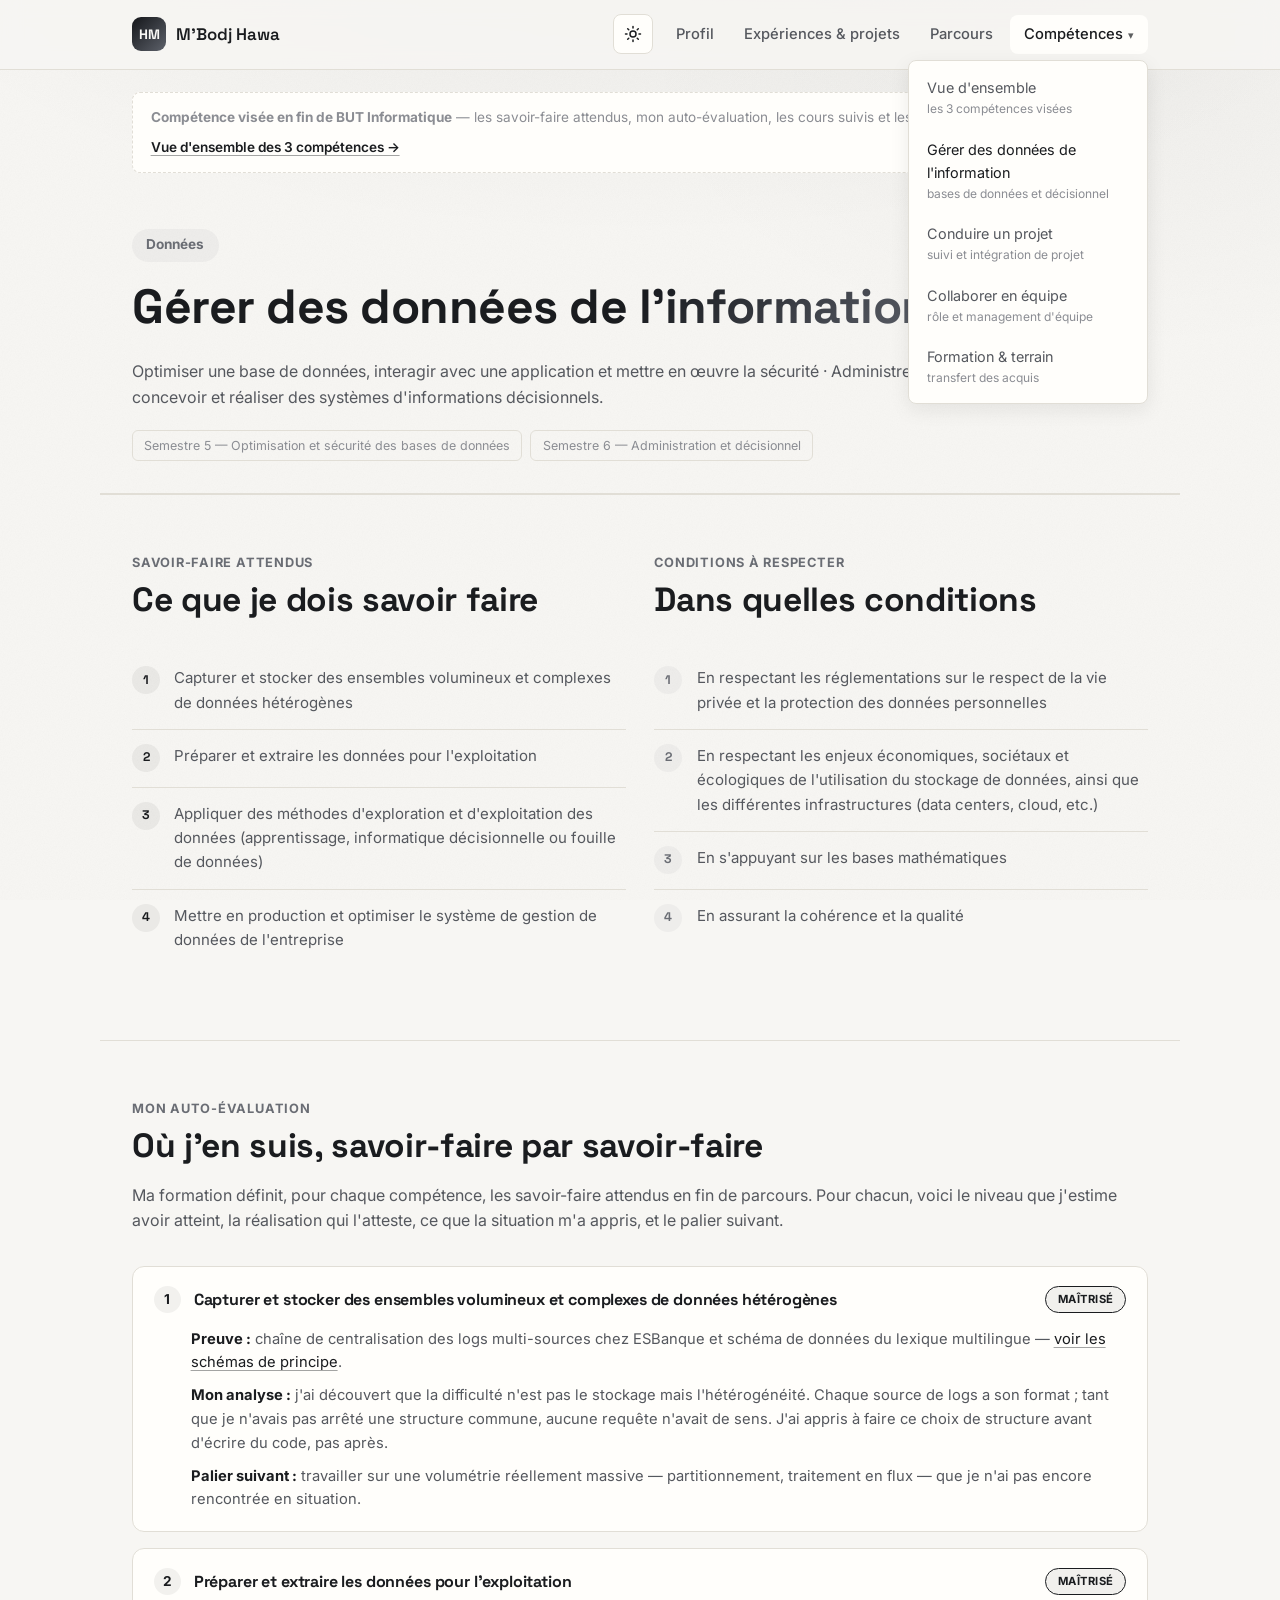
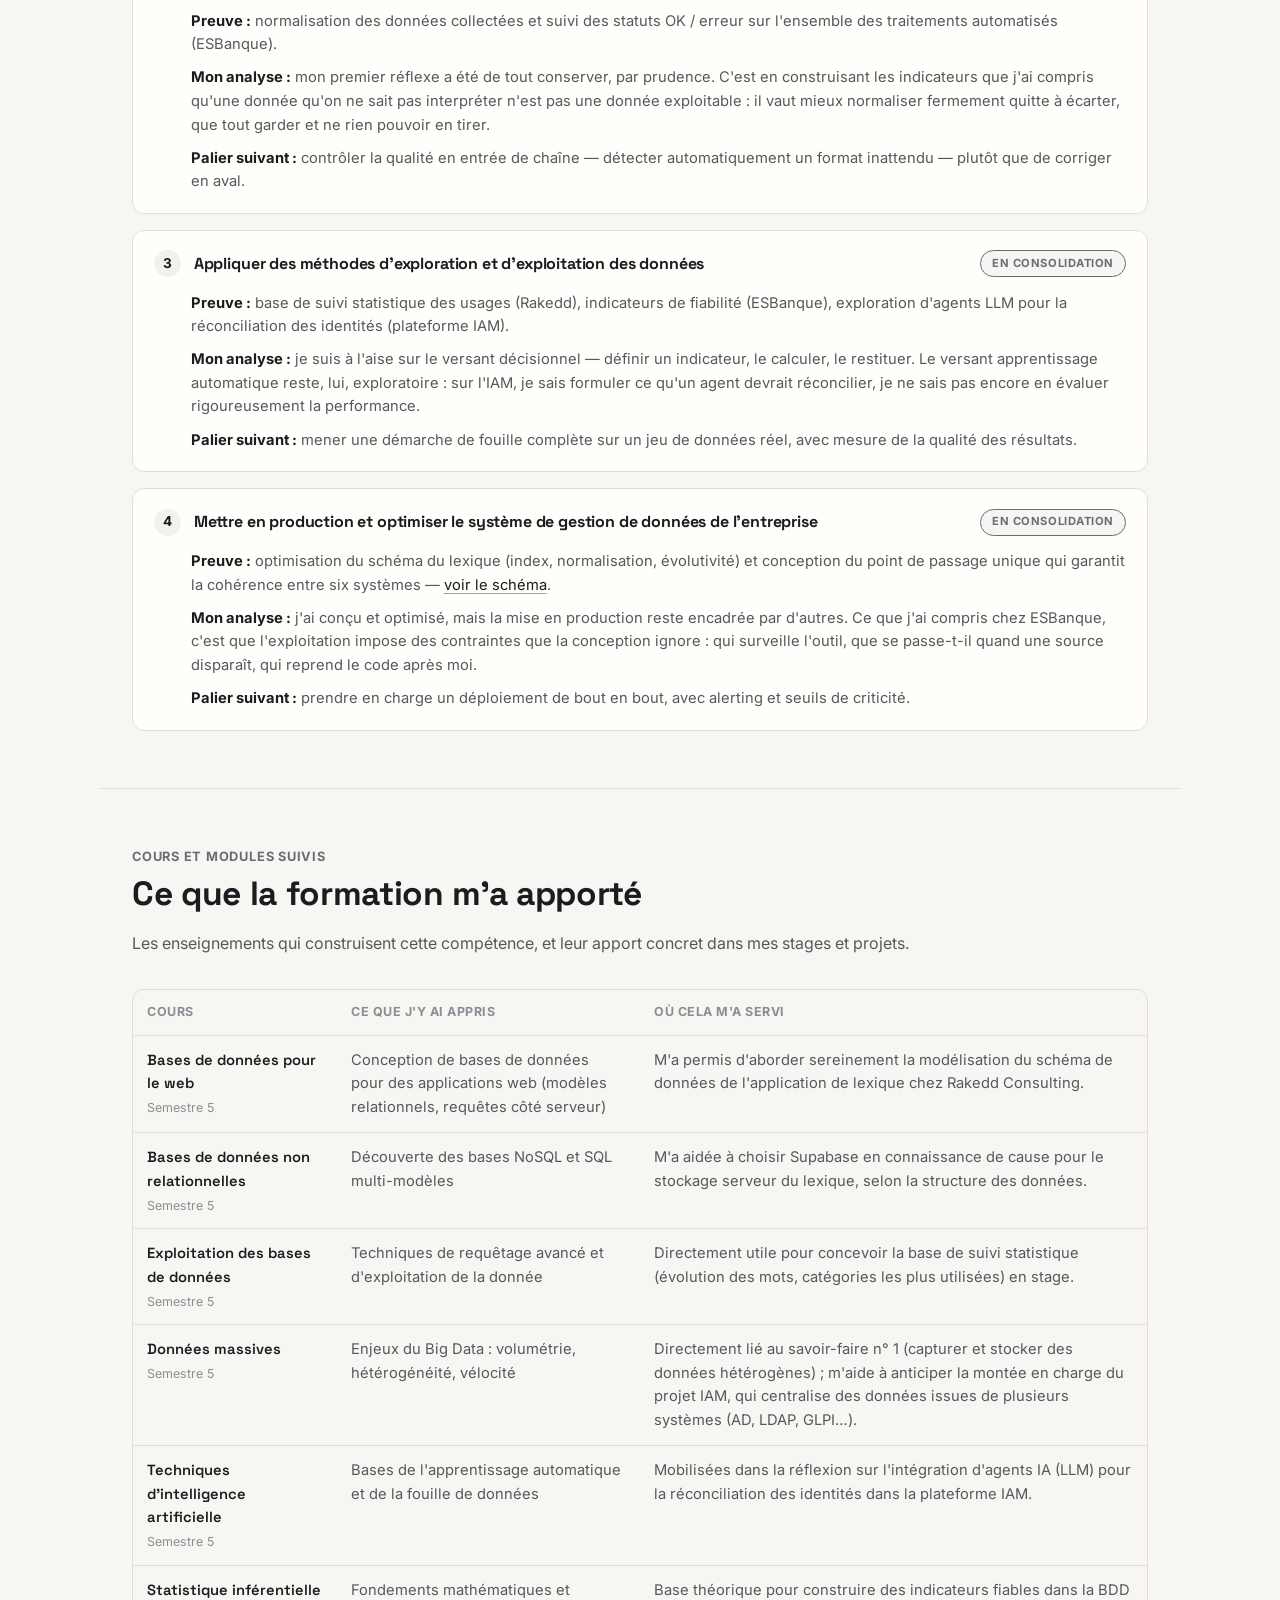
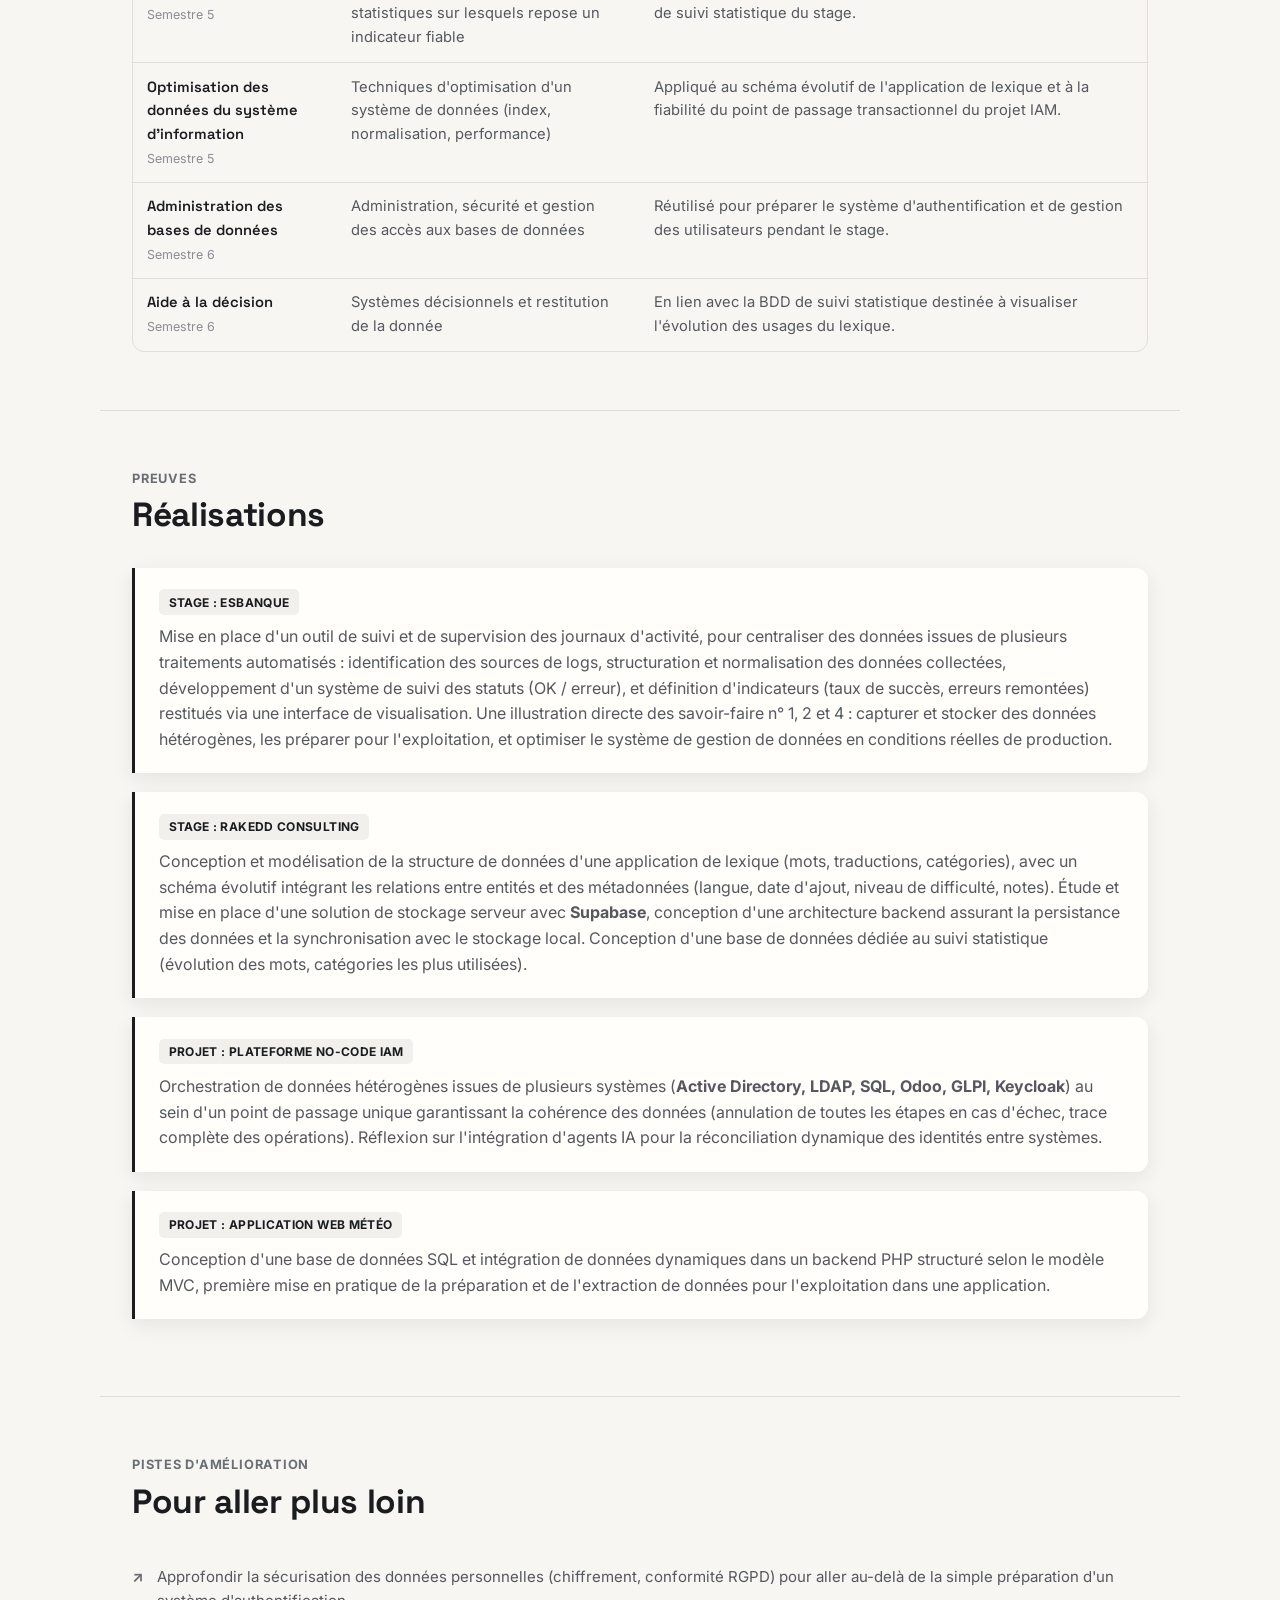
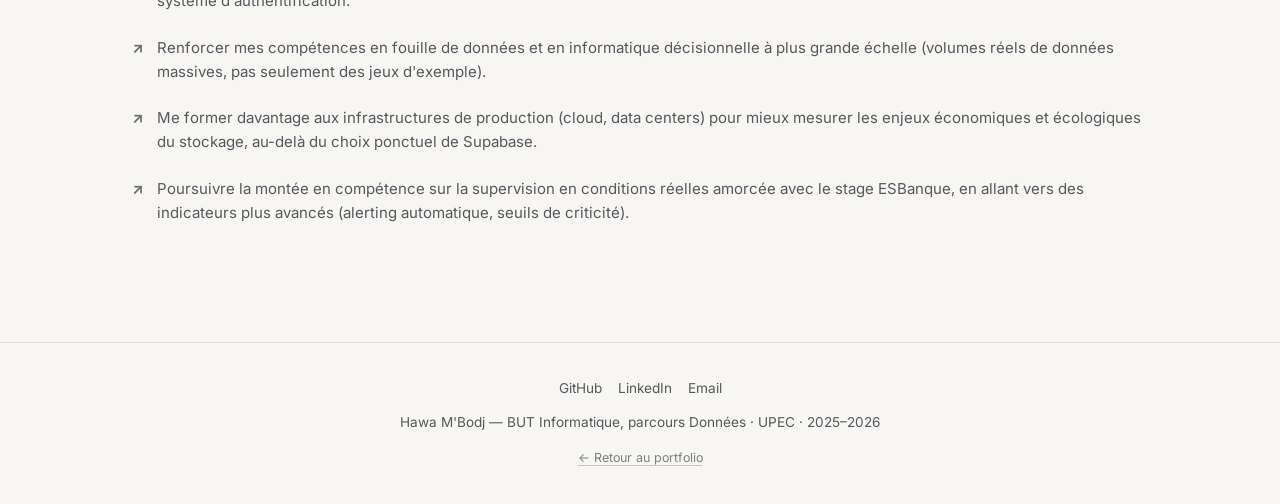
==== commit e32569e5: "Figer l'annee universitaire a 2025-2026 dans le pied de page L'annee etait calculee dans main.js ave" ====
--- a/competence-4.html
+++ b/competence-4.html
@@ -302,7 +302,7 @@
       <a href="https://www.linkedin.com/in/hawa-mbodj-503229300" target="_blank">LinkedIn</a>
       <a href="mailto:hawambo89@gmail.com">Email</a>
     </div>
-    <p style="margin:0;">Hawa M'Bodj — BUT Informatique, parcours Données · UPEC · <span data-academic-year></span></p>
+    <p style="margin:0;">Hawa M'Bodj — BUT Informatique, parcours Données · UPEC · 2025–2026</p>
     <p class="footer-annex"><a href="index.html">← Retour au portfolio</a></p>
   </div>
 </footer>
--- a/css/style.css
+++ b/css/style.css
@@ -482,12 +482,12 @@
 /* ---------- Hero ---------- */
 
 .hero {
-  padding: clamp(2.8rem, 7vw, 4.5rem) 0 clamp(2rem, 4vw, 3rem);
+  padding-block: clamp(2.8rem, 7vw, 4.5rem) clamp(2rem, 4vw, 3rem);
 }
 
 .hero .eyebrow {
   display: inline-flex;
-  align-items: center;
+  align-items: flex-start;
   gap: 0.5rem;
   color: var(--accent);
   font-size: 0.85rem;
@@ -499,6 +499,8 @@
 
 .hero .eyebrow::before {
   content: "";
+  margin-top: 0.42em;
+  flex: none;
   width: 8px;
   height: 8px;
   border-radius: 50%;
@@ -567,7 +569,7 @@
 /* ---------- Sections ---------- */
 
 section.block {
-  padding: var(--section-pad) 0;
+  padding-block: var(--section-pad);
   border-top: 1px solid var(--border);
 }
 
@@ -792,7 +794,7 @@
 /* ---------- Compétence pages ---------- */
 
 .comp-hero {
-  padding: clamp(2.4rem, 6vw, 3.5rem) 0 clamp(1.4rem, 3vw, 2rem);
+  padding-block: clamp(2.4rem, 6vw, 3.5rem) clamp(1.4rem, 3vw, 2rem);
   border-bottom: 1px solid var(--border);
 }
 
@@ -1067,7 +1069,7 @@
 /* ---------- Misc ---------- */
 
 .page-hero {
-  padding: clamp(2.4rem, 6vw, 3.5rem) 0 1rem;
+  padding-block: clamp(2.4rem, 6vw, 3.5rem) 1rem;
 }
 
 .badge-row { display: flex; flex-wrap: wrap; gap: 0.5rem; margin-top: 1rem; }
@@ -1328,3 +1330,48 @@
   .site-header { position: static; }
   nav.main-nav { max-height: 70dvh; }
 }
+
+/* Le commentaire du schéma reste devant les yeux quand on fait défiler le
+   dessin : sans cela il glisse hors de l'écran avec lui. */
+.diagram-wrap > .diagram-note {
+  position: sticky;
+  left: 0;
+}
+
+/* Sur écran tactile, un lien de 22 px se rate une fois sur deux : on épaissit
+   la zone cliquable sans changer l'aspect du texte. */
+@media (max-width: 640px) {
+  footer.site-footer .footer-links {
+    gap: 0.4rem 1.4rem;
+  }
+
+  .logo { min-height: 44px; }
+
+  footer.site-footer .footer-links a,
+  footer.site-footer .footer-annex a {
+    display: inline-flex;
+    align-items: center;
+    min-height: 44px;
+  }
+
+  .card > a,
+  .annex-banner a {
+    display: inline-block;
+    padding-top: 0.7rem;
+    padding-bottom: 0.55rem;
+  }
+
+  .timeline-item a {
+    display: inline-block;
+    padding-block: 0.35rem;
+  }
+
+  .link-row a {
+    display: inline-flex;
+    align-items: center;
+    min-height: 44px;
+  }
+}
+
+/* Rangée de liens en pied de carte. */
+.link-row { font-size: 0.88rem; }
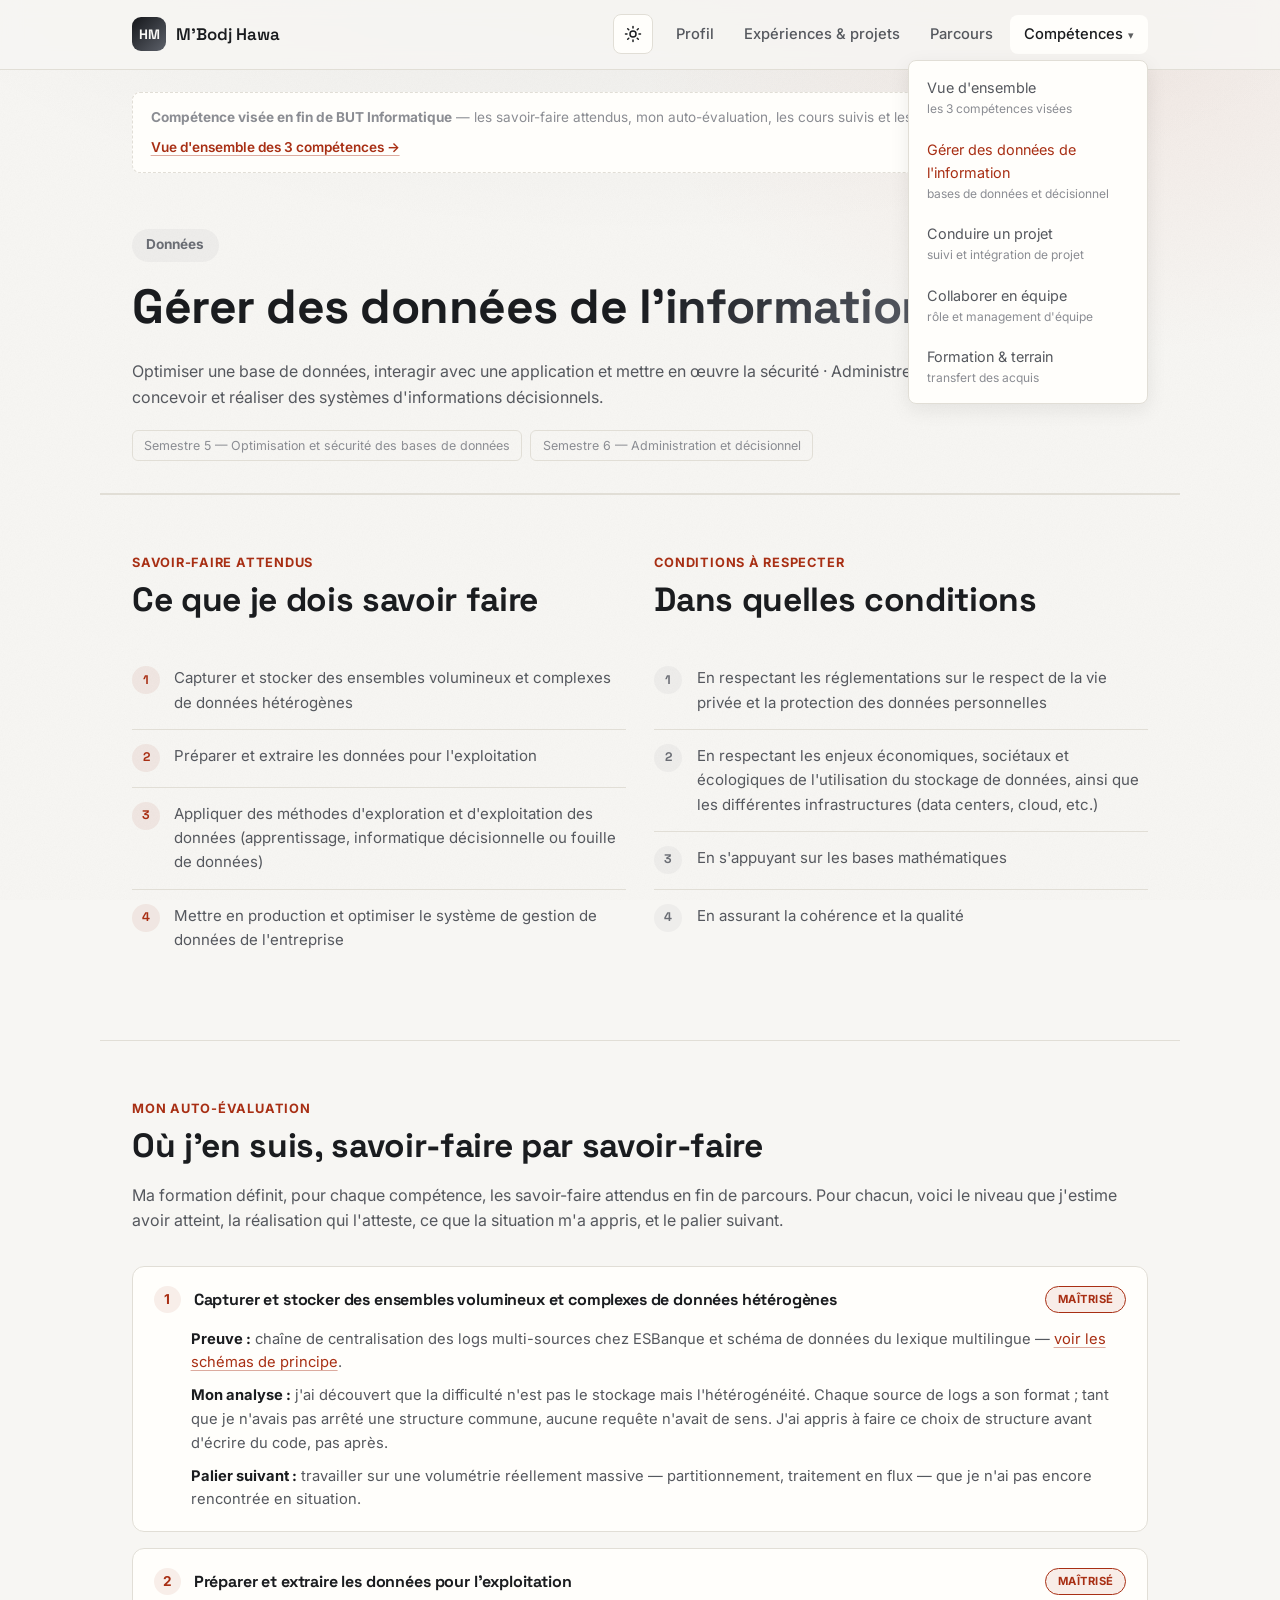
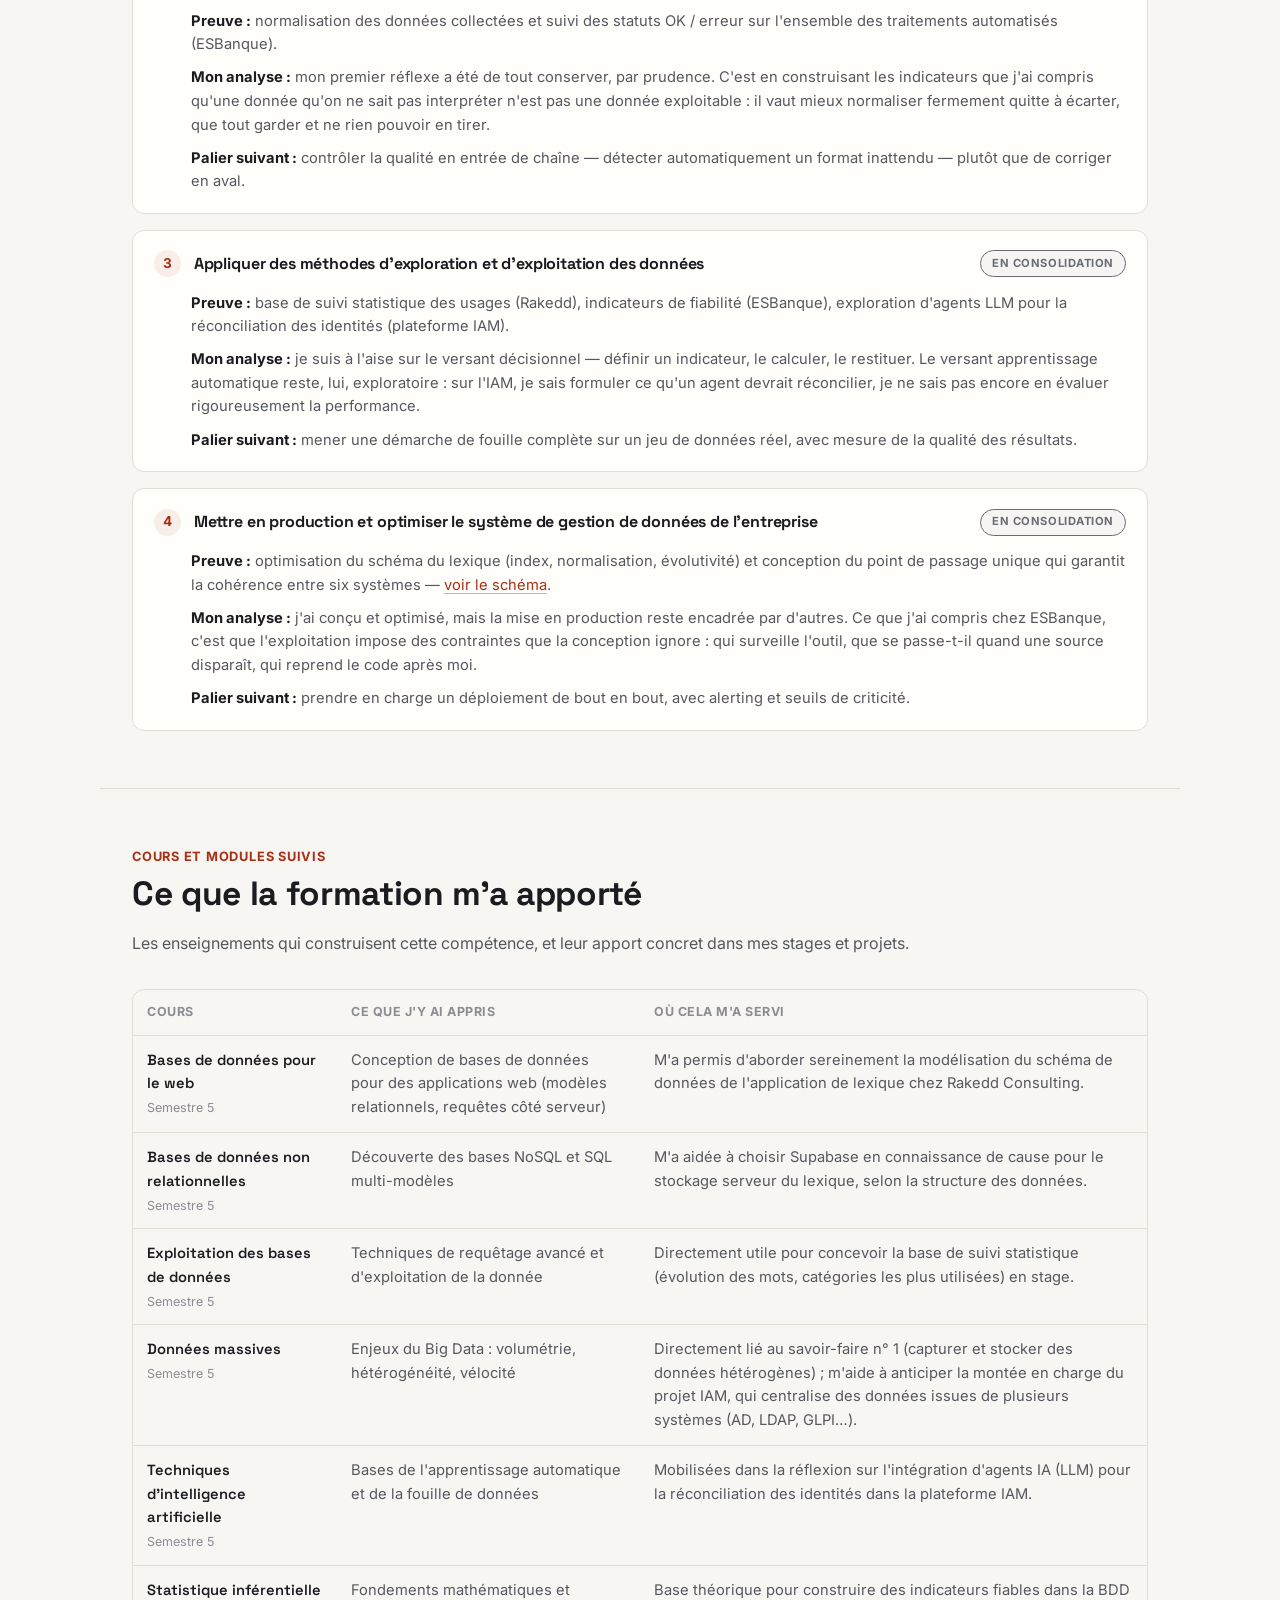
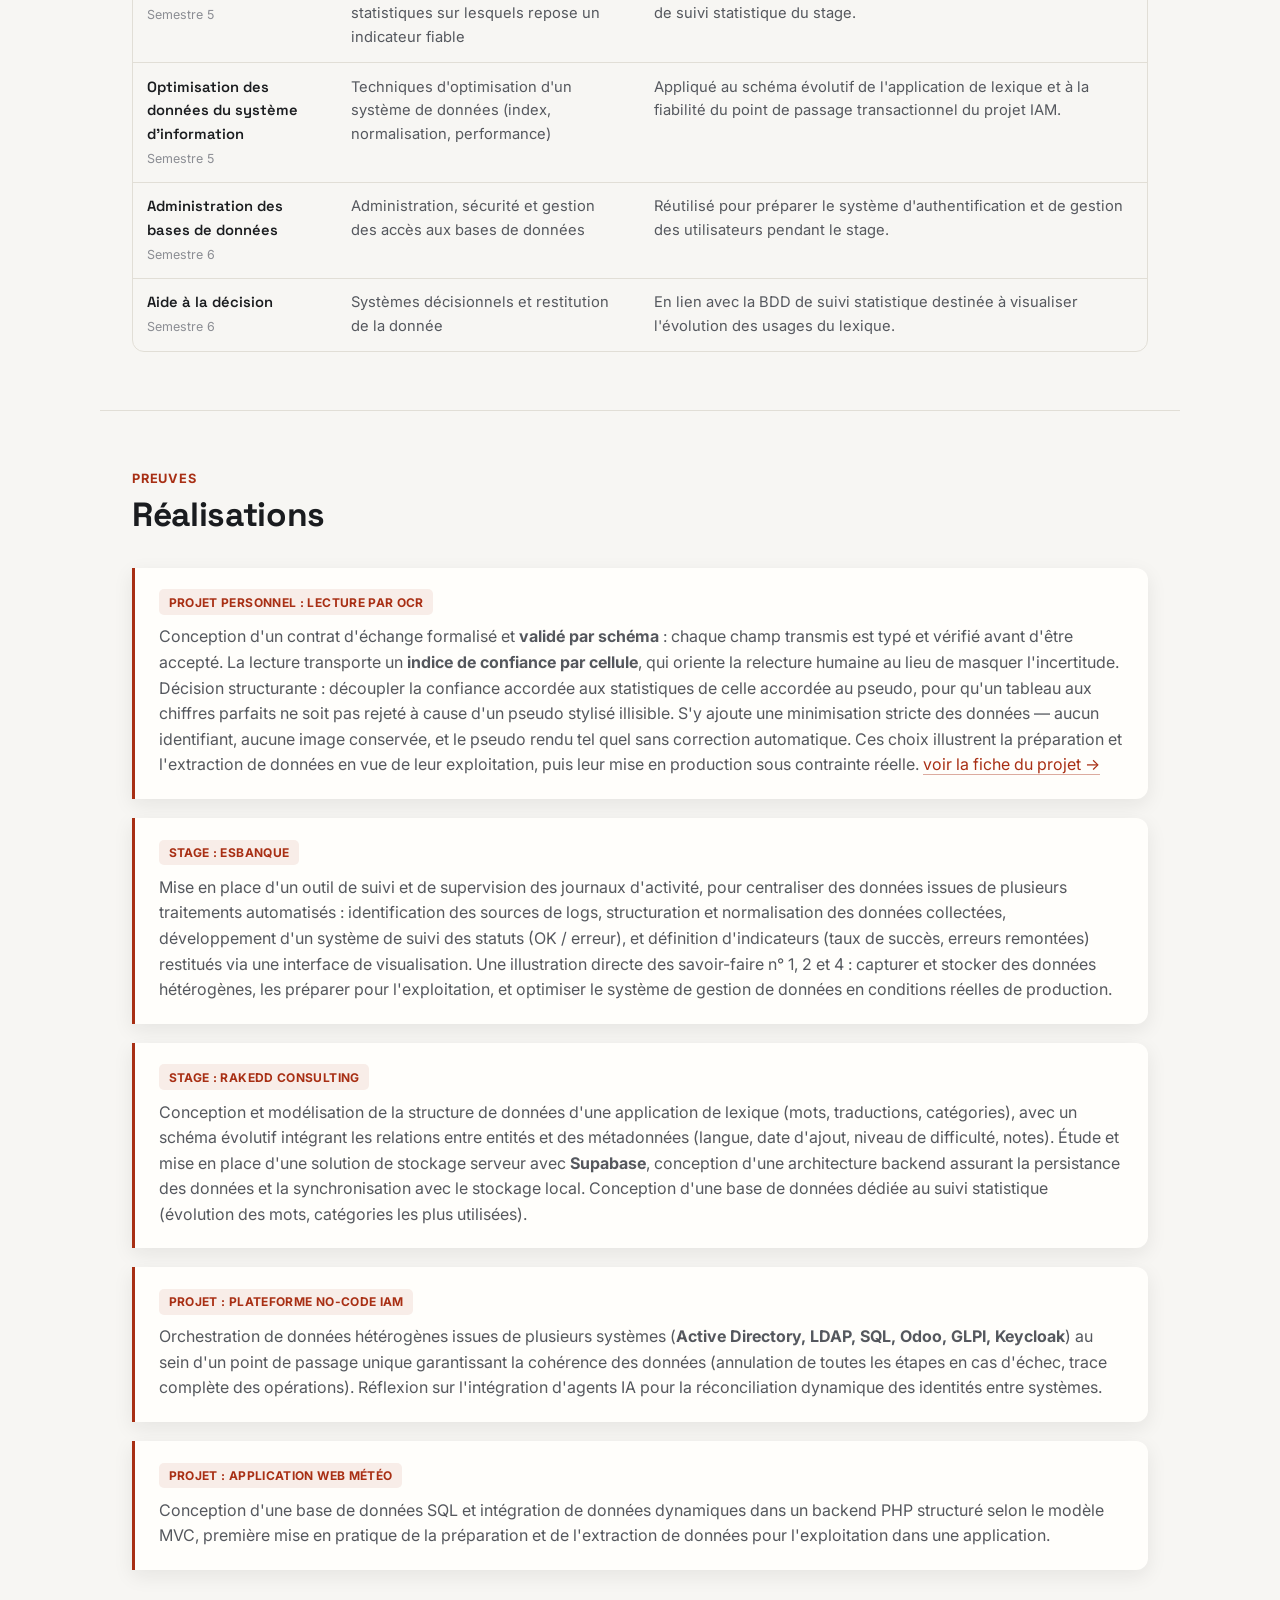
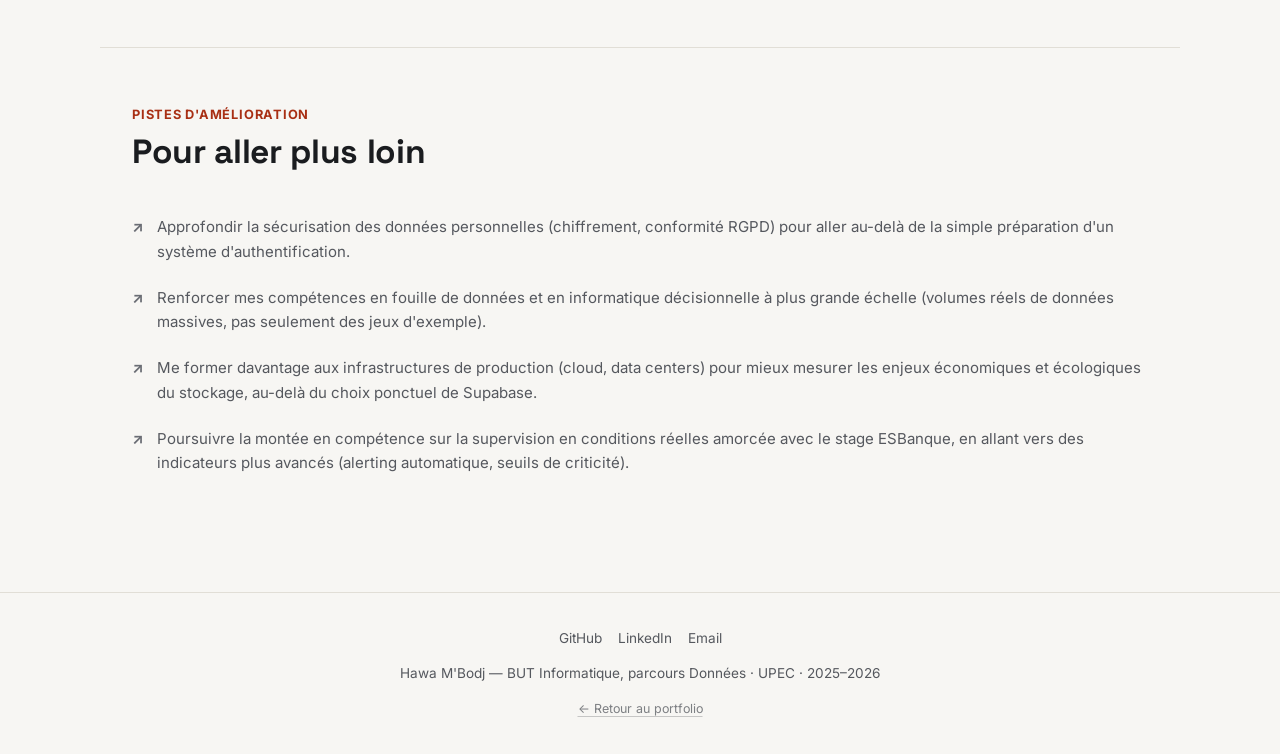
==== commit 95d61bc5: "Requalifier le projet OCR en projet personnel et le propager sur tout le site Correction de cadrage " ====
--- a/competence-4.html
+++ b/competence-4.html
@@ -245,6 +245,17 @@
       <h2>Réalisations</h2>
     </div>
     <div class="trace-card">
+      <span class="source-tag">Projet personnel : lecture par OCR</span>
+      <p>Conception d'un contrat d'échange formalisé et <strong>validé par schéma</strong> : chaque champ transmis est
+        typé et vérifié avant d'être accepté. La lecture transporte un <strong>indice de confiance par cellule</strong>,
+        qui oriente la relecture humaine au lieu de masquer l'incertitude. Décision structurante : découpler la
+        confiance accordée aux statistiques de celle accordée au pseudo, pour qu'un tableau aux chiffres parfaits ne
+        soit pas rejeté à cause d'un pseudo stylisé illisible. S'y ajoute une minimisation stricte des données — aucun
+        identifiant, aucune image conservée, et le pseudo rendu tel quel sans correction automatique. Ces choix
+        illustrent la préparation et l'extraction de données en vue de leur exploitation, puis leur mise en production
+        sous contrainte réelle. <a href="projets.html#ocr">voir la fiche du projet →</a></p>
+    </div>
+    <div class="trace-card">
       <span class="source-tag">Stage : ESBanque</span>
       <p>Mise en place d'un outil de suivi et de supervision des journaux d'activité, pour centraliser des données issues de
         plusieurs traitements automatisés : identification des sources de logs, structuration et normalisation
--- a/css/style.css
+++ b/css/style.css
@@ -1,7 +1,10 @@
 /* =========================================================
    Portfolio BUT3 Informatique — Hawa M'Bodj
-   Thème : monochrome « encre de Chine » (clair & sombre)
-   Aucune couleur hors des logos de technologies au survol.
+   Thème : encre de Chine + vermillon de sceau (clair & sombre)
+   Une seule couleur signature, celle du sceau qui accompagne l'encre.
+   Elle porte les liens, les surtitres, les chiffres et les appels à
+   l'action ; tout le reste, y compris le nom en titre, reste à l'encre.
+   Les logos de technologies gardent leur propre couleur au survol.
    ========================================================= */
 
 :root {
@@ -19,10 +22,15 @@
   --on-accent: #101215;
   --accent-soft: #e3e6ea14;
   --accent-2-soft: #9aa0a914;
+  --seal: #f2704e;
+  --seal-strong: #ff9077;
+  --seal-soft: #f2704e1f;
+  --on-seal: #14100e;
   --gradient: linear-gradient(135deg, #ffffff 0%, #8d939c 100%);
+  --gradient-seal: linear-gradient(135deg, #f2704e 0%, #c9482a 100%);
   --glow:
     radial-gradient(ellipse 90% 55% at 50% -12%, rgba(255, 255, 255, 0.055), transparent 70%),
-    radial-gradient(ellipse 55% 45% at 88% 8%, rgba(255, 255, 255, 0.03), transparent 70%);
+    radial-gradient(ellipse 55% 45% at 88% 8%, rgba(242, 112, 78, 0.07), transparent 70%);
   --grain-opacity: 0.035;
   --radius: 12px;
   --radius-sm: 8px;
@@ -50,10 +58,15 @@
   --on-accent: #faf9f6;
   --accent-soft: #1a1c1f0f;
   --accent-2-soft: #6a6d740f;
+  --seal: #a82f14;
+  --seal-strong: #7e1f09;
+  --seal-soft: #a82f1414;
+  --on-seal: #fffefb;
   --gradient: linear-gradient(135deg, #14161a 0%, #5d616a 100%);
+  --gradient-seal: linear-gradient(135deg, #a82f14 0%, #7e1f09 100%);
   --glow:
     radial-gradient(ellipse 90% 55% at 50% -12%, rgba(20, 22, 26, 0.055), transparent 70%),
-    radial-gradient(ellipse 55% 45% at 88% 8%, rgba(20, 22, 26, 0.03), transparent 70%);
+    radial-gradient(ellipse 55% 45% at 88% 8%, rgba(168, 47, 20, 0.06), transparent 70%);
   --grain-opacity: 0.05;
   --shadow: 0 6px 20px rgba(26, 28, 31, 0.08);
 }
@@ -110,7 +123,7 @@
 /* Les longs mots (adresses, identifiants) ne debordent jamais de leur colonne */
 p, li, h1, h2, h3, h4, .chip, .btn { overflow-wrap: break-word; }
 
-a { color: var(--accent); text-decoration: none; }
+a { color: var(--seal); text-decoration: none; }
 a:hover { text-decoration: underline; }
 
 /* En monochrome, un lien ne peut plus se distinguer par sa teinte :
@@ -128,7 +141,10 @@
 main p a:hover,
 main li a:hover,
 .annex-banner a:hover,
-.footer-annex a:hover { text-decoration-color: currentColor; }
+.footer-annex a:hover {
+  color: var(--seal-strong);
+  text-decoration-color: currentColor;
+}
 
 .card > a {
   font-weight: 600;
@@ -136,7 +152,7 @@
   padding-bottom: 1px;
 }
 
-.card > a:hover { border-bottom-color: var(--accent); text-decoration: none; }
+.card > a:hover { border-bottom-color: var(--seal); text-decoration: none; }
 
 ul { padding-left: 0; list-style: none; }
 
@@ -238,7 +254,7 @@
   cursor: pointer;
 }
 
-.theme-toggle:hover { border-color: var(--accent); color: var(--accent); }
+.theme-toggle:hover { border-color: var(--seal); color: var(--seal); }
 
 .theme-toggle svg { width: 18px; height: 18px; }
 
@@ -290,14 +306,14 @@
 }
 
 nav.main-nav > ul > li > a.nav-cta {
-  border: 1px solid var(--accent);
-  color: var(--accent);
+  border: 1px solid var(--seal);
+  color: var(--seal);
   font-weight: 600;
 }
 
 nav.main-nav > ul > li > a.nav-cta:hover {
-  background: var(--accent-soft);
-  color: var(--accent);
+  background: var(--seal-soft);
+  color: var(--seal);
 }
 
 .nav-dropdown {
@@ -358,7 +374,7 @@
 }
 
 .nav-dropdown .dropdown-menu a.active {
-  color: var(--accent);
+  color: var(--seal);
 }
 
 @media (max-width: 940px) {
@@ -489,7 +505,7 @@
   display: inline-flex;
   align-items: flex-start;
   gap: 0.5rem;
-  color: var(--accent);
+  color: var(--seal);
   font-size: 0.85rem;
   font-weight: 600;
   letter-spacing: 0.04em;
@@ -504,7 +520,7 @@
   width: 8px;
   height: 8px;
   border-radius: 50%;
-  background: var(--accent);
+  background: var(--seal);
   box-shadow: none;
 }
 
@@ -533,11 +549,11 @@
 }
 
 .btn-primary {
-  background: var(--gradient);
-  color: var(--on-accent);
-}
-
-.btn-primary:hover { opacity: 0.9; text-decoration: none; }
+  background: var(--gradient-seal);
+  color: var(--on-seal);
+}
+
+.btn-primary:hover { background: var(--seal-strong); text-decoration: none; }
 
 .btn-ghost {
   border-color: var(--border);
@@ -545,7 +561,7 @@
   background: var(--card);
 }
 
-.btn-ghost:hover { border-color: var(--accent); text-decoration: none; }
+.btn-ghost:hover { border-color: var(--seal); text-decoration: none; }
 
 .contact-chips {
   display: flex;
@@ -578,7 +594,7 @@
 .section-head { margin-bottom: clamp(1.4rem, 3vw, 2rem); }
 
 .section-head .kicker {
-  color: var(--accent-2);
+  color: var(--seal);
   font-size: 0.8rem;
   font-weight: 700;
   text-transform: uppercase;
@@ -629,8 +645,8 @@
 .card ul.tags li {
   font-size: 0.78rem;
   padding: 0.25rem 0.6rem;
-  background: var(--accent-soft);
-  color: var(--accent);
+  background: var(--seal-soft);
+  color: var(--seal);
   border-radius: 999px;
 }
 
@@ -762,7 +778,7 @@
   height: 14px;
   border-radius: 50%;
   background: var(--bg);
-  border: 3px solid var(--accent);
+  border: 3px solid var(--seal);
 }
 
 .timeline-date {
@@ -788,7 +804,7 @@
   content: "›";
   position: absolute;
   left: 0;
-  color: var(--accent);
+  color: var(--seal);
 }
 
 /* ---------- Compétence pages ---------- */
@@ -857,7 +873,7 @@
   font-family: "Space Grotesk", sans-serif;
 }
 
-.ac-list .num { background: var(--accent-soft); color: var(--accent); }
+.ac-list .num { background: var(--seal-soft); color: var(--seal); }
 .ce-list .num { background: var(--accent-2-soft); color: var(--accent-2); }
 
 .resource-table {
@@ -904,7 +920,7 @@
 .table-wrap .resource-table tr:last-child td { border-bottom: none; }
 
 .trace-card {
-  border-left: 3px solid var(--accent);
+  border-left: 3px solid var(--seal);
   background: var(--card);
   border-radius: 0 var(--radius) var(--radius) 0;
   padding: clamp(1.1rem, 2.6vw, 1.3rem) clamp(1.1rem, 3vw, 1.5rem);
@@ -918,8 +934,8 @@
   font-weight: 700;
   text-transform: uppercase;
   letter-spacing: 0.03em;
-  color: var(--accent);
-  background: var(--accent-soft);
+  color: var(--seal);
+  background: var(--seal-soft);
   padding: 0.2rem 0.6rem;
   border-radius: 5px;
   margin-bottom: 0.6rem;
@@ -1005,14 +1021,14 @@
   content: "›";
   position: absolute;
   left: 0;
-  color: var(--accent);
+  color: var(--seal);
 }
 
 .project-card ul.details li:last-child { margin-bottom: 0; }
 
 .project-card .outcome {
-  border-left: 3px solid var(--accent);
-  background: var(--accent-soft);
+  border-left: 3px solid var(--seal);
+  background: var(--seal-soft);
   border-radius: 0 var(--radius-sm) var(--radius-sm) 0;
   padding: 0.9rem 1.1rem;
   font-size: 0.94rem;
@@ -1038,7 +1054,7 @@
   gap: 0.5rem 0.9rem;
 }
 
-.annex-banner a { color: var(--accent); font-weight: 600; }
+.annex-banner a { color: var(--seal); font-weight: 600; }
 
 /* ---------- Footer ---------- */
 
@@ -1139,14 +1155,14 @@
   content: "›";
   position: absolute;
   left: 0;
-  color: var(--accent);
+  color: var(--seal);
 }
 
 .bridge-col .mod { color: var(--text); font-weight: 600; }
 
 .bridge-arrow {
   align-self: center;
-  color: var(--accent);
+  color: var(--seal);
   font-size: 1.5rem;
   line-height: 1;
 }
@@ -1169,8 +1185,8 @@
   width: 1.9rem;
   height: 1.9rem;
   border-radius: 50%;
-  background: var(--accent-soft);
-  color: var(--accent);
+  background: var(--seal-soft);
+  color: var(--seal);
   font-weight: 700;
   font-size: 0.9rem;
   margin-bottom: 0.6rem;
@@ -1194,7 +1210,7 @@
 .diagram { width: 100%; min-width: 560px; height: auto; display: block; }
 
 .diagram .d-box { fill: var(--card); stroke: var(--border); stroke-width: 1.5; }
-.diagram .d-box-accent { fill: var(--accent-soft); stroke: var(--accent); stroke-width: 1.5; }
+.diagram .d-box-accent { fill: var(--seal-soft); stroke: var(--seal); stroke-width: 1.5; }
 .diagram .d-box-alt { fill: var(--accent-2-soft); stroke: var(--accent-2); stroke-width: 1.5; }
 .diagram .d-title { fill: var(--text); font-family: "Space Grotesk", sans-serif; font-size: 13px; font-weight: 600; }
 .diagram .d-sub { fill: var(--text-faint); font-family: "Inter", sans-serif; font-size: 10.5px; }
@@ -1236,8 +1252,8 @@
   width: 1.7rem;
   height: 1.7rem;
   border-radius: 50%;
-  background: var(--accent-soft);
-  color: var(--accent);
+  background: var(--seal-soft);
+  color: var(--seal);
   font-weight: 700;
   font-size: 0.85rem;
   display: inline-flex;
@@ -1263,7 +1279,7 @@
   white-space: nowrap;
 }
 
-.level-solid { background: var(--accent-soft); color: var(--accent); border: 1px solid var(--accent); }
+.level-solid { background: var(--seal-soft); color: var(--seal); border: 1px solid var(--seal); }
 .level-mid { background: var(--accent-2-soft); color: var(--accent-2); border: 1px solid var(--accent-2); }
 .level-open { background: transparent; color: var(--text-faint); border: 1px dashed var(--border); }
 
@@ -1375,3 +1391,77 @@
 
 /* Rangée de liens en pied de carte. */
 .link-row { font-size: 0.88rem; }
+
+/* ---------- Chiffres clés d'une réalisation ----------
+   Une poignée de nombres phares se lit en tuiles, pas en graphique :
+   chaque valeur est un résultat unique, sans série ni évolution. */
+
+.stat-row {
+  display: grid;
+  grid-template-columns: repeat(auto-fit, minmax(min(100%, max(148px, (100% - 3 * var(--grid-gap)) / 4)), 1fr));
+  gap: var(--grid-gap);
+  margin: 0;
+}
+
+.stat {
+  border: 1px solid var(--border);
+  border-radius: var(--radius-sm);
+  background: var(--bg-elevated);
+  padding: 0.9rem 1rem 1rem;
+}
+
+.stat .stat-value {
+  display: block;
+  font-family: "Space Grotesk", "Inter", sans-serif;
+  font-size: clamp(1.45rem, 3.4vw, 1.85rem);
+  font-weight: 600;
+  line-height: 1.1;
+  color: var(--seal);
+}
+
+.stat .stat-label {
+  display: block;
+  margin-top: 0.4rem;
+  font-size: 0.82rem;
+  line-height: 1.4;
+  color: var(--text-muted);
+}
+
+/* Un chiffre sans son périmètre est une promesse en l'air. */
+.stat-note {
+  margin: 0.9rem 0 0;
+  font-size: 0.78rem;
+  color: var(--text-faint);
+  font-style: italic;
+}
+
+/* ---------- Capture d'écran d'une réalisation ----------
+   Le site raconte d'ordinaire par le schéma ; une capture d'exécution
+   réelle mérite le même cadre que lui, pas un traitement à part. */
+
+.shot {
+  margin: 0;
+  border: 1px solid var(--border);
+  border-radius: var(--radius-sm);
+  background: var(--bg-elevated);
+  padding: 0.7rem 0.7rem 0.9rem;
+}
+
+.shot img {
+  width: 100%;
+  height: auto;
+  border-radius: 4px;
+  border: 1px solid var(--border);
+}
+
+.shot figcaption {
+  margin: 0.75rem 0.3rem 0;
+  font-size: 0.78rem;
+  color: var(--text-faint);
+  font-style: italic;
+}
+
+/* La capture est ouvrable en grand : sur téléphone la vignette ne suffit pas. */
+.shot > a { display: block; }
+.shot > a:hover { text-decoration: none; }
+.shot > a:hover img { border-color: var(--seal); }
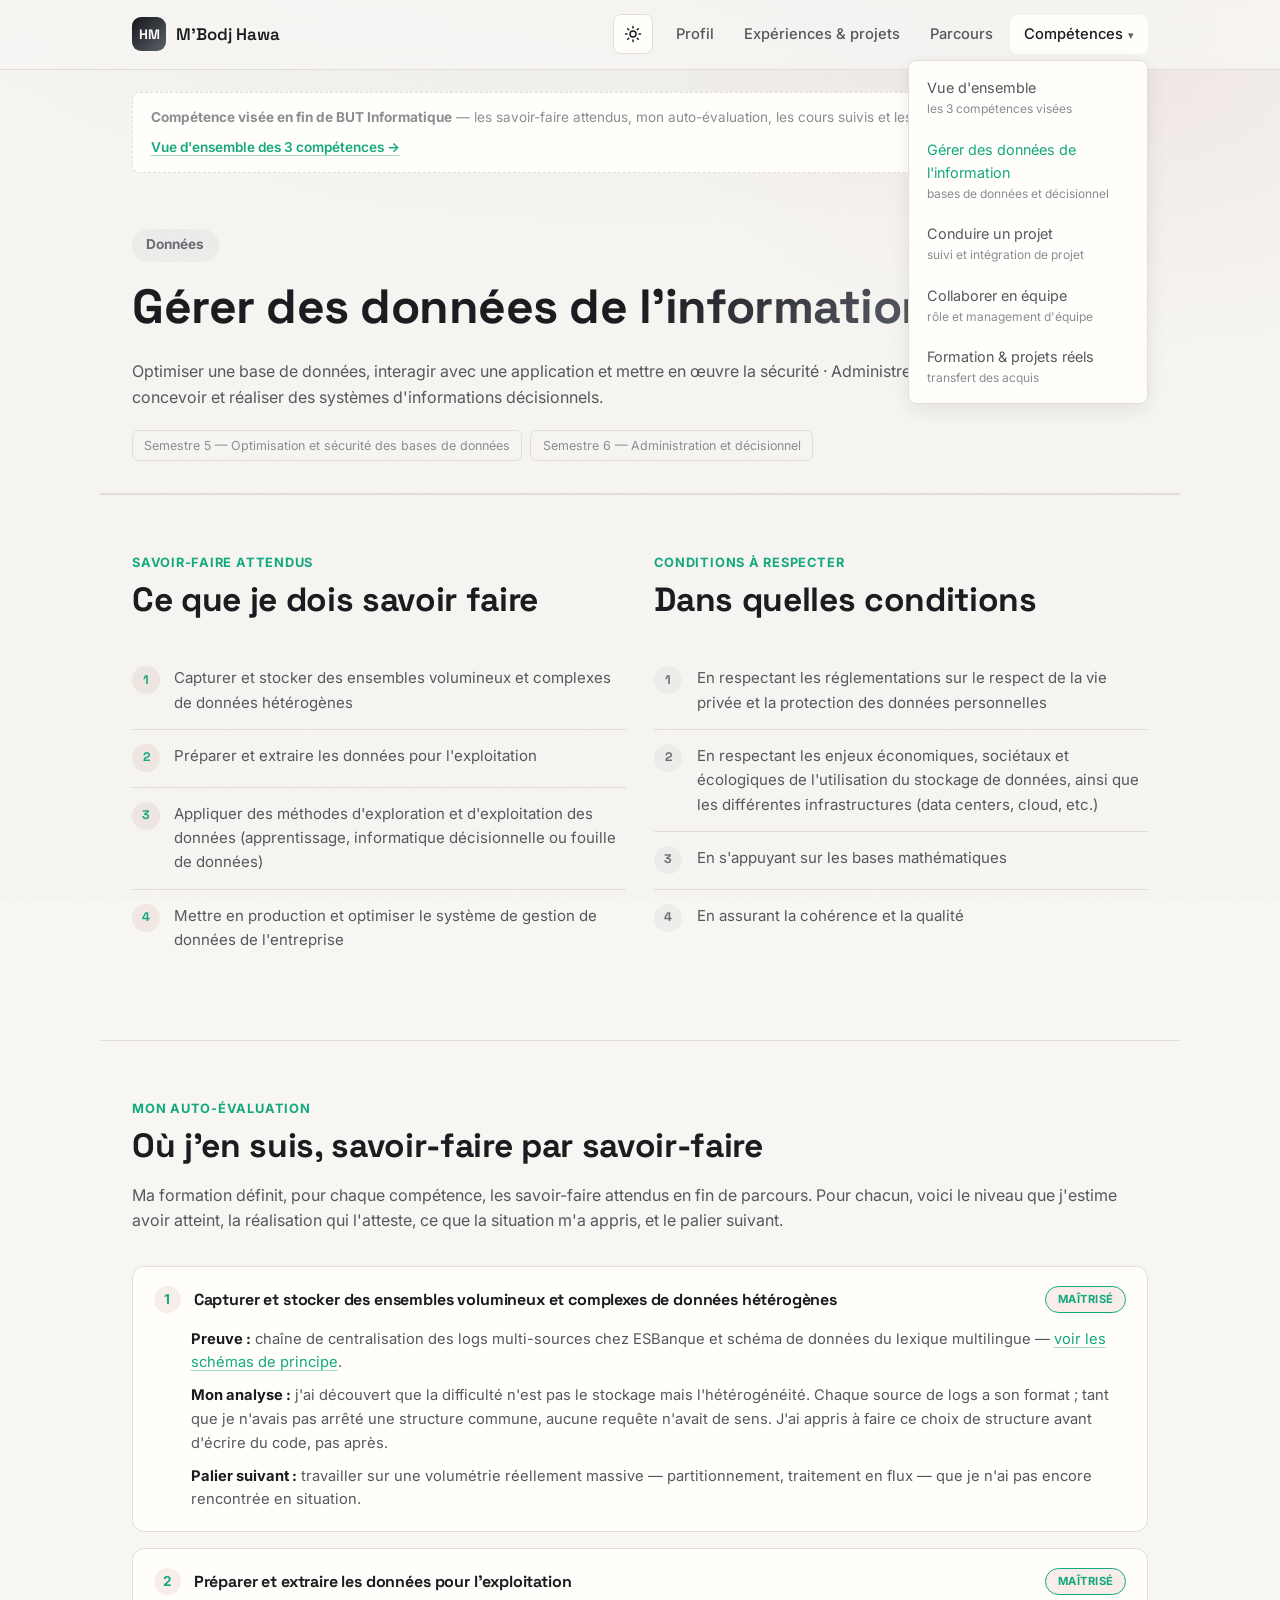
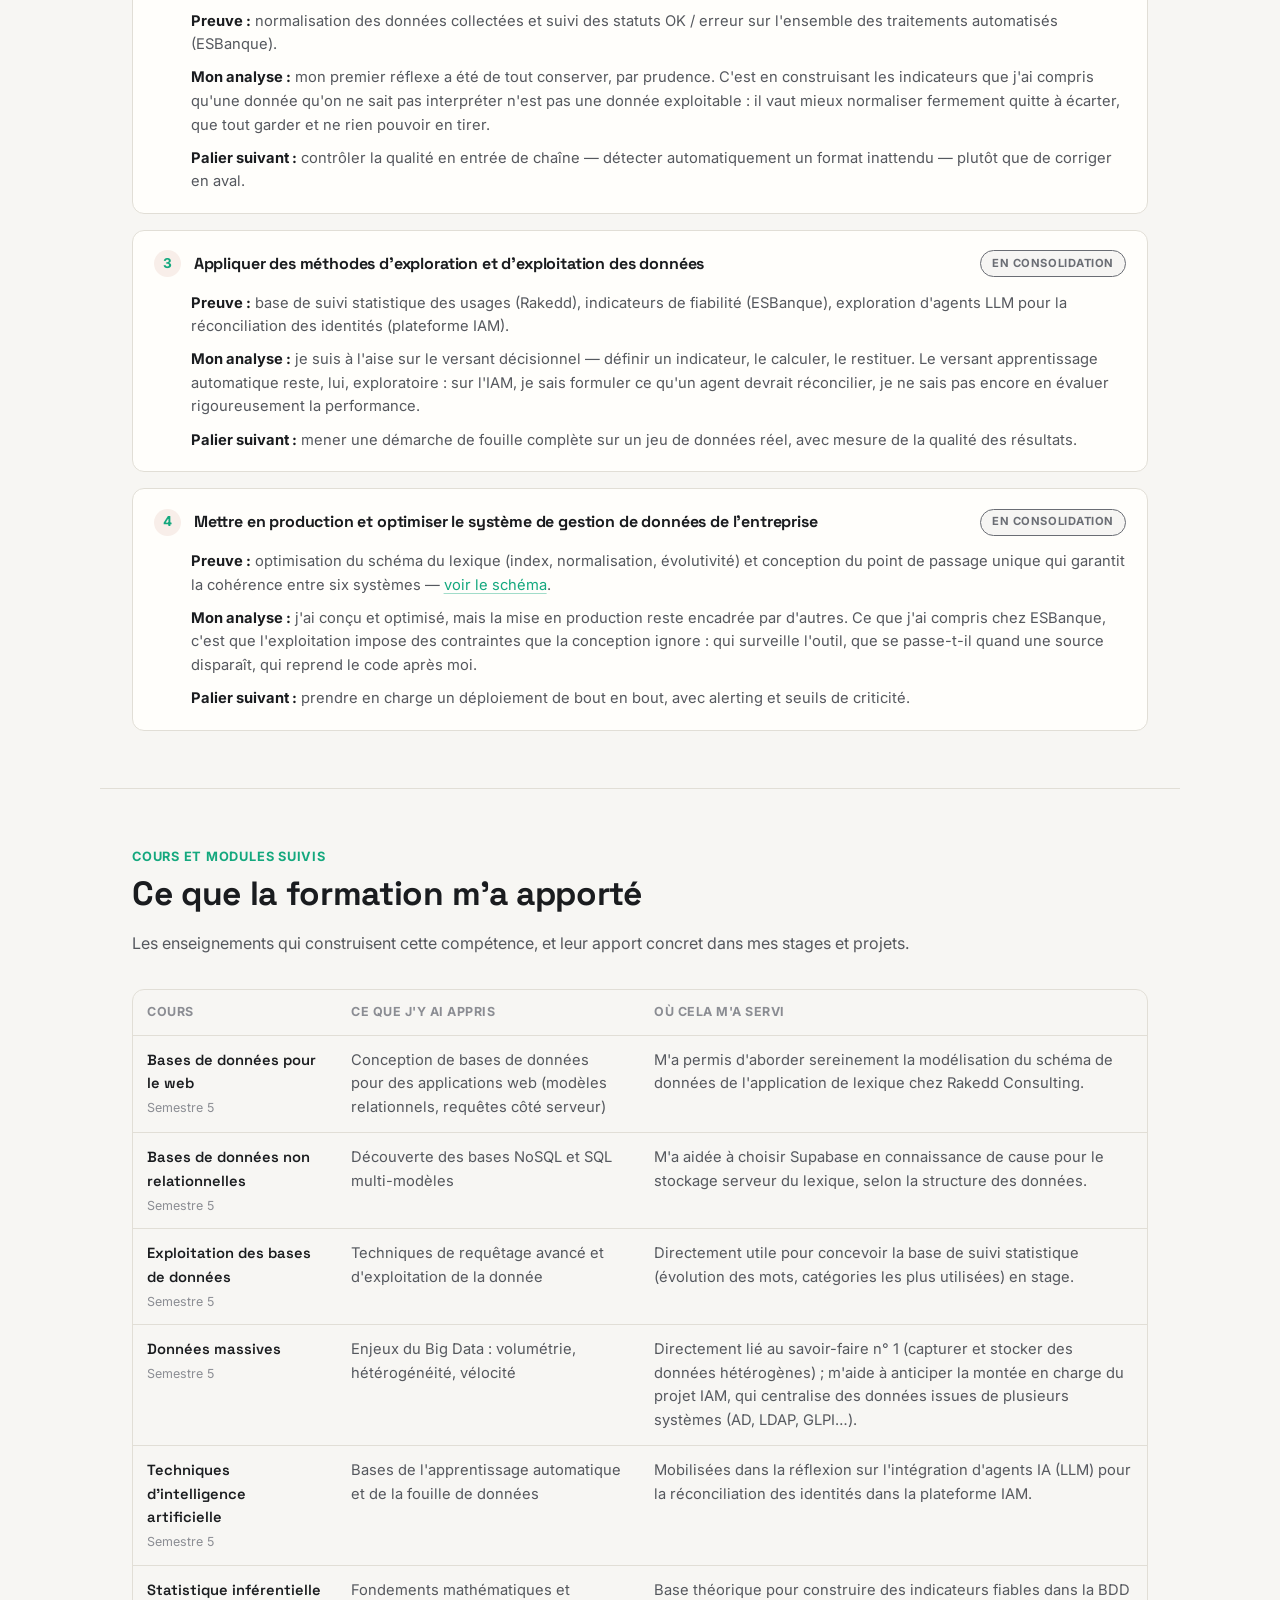
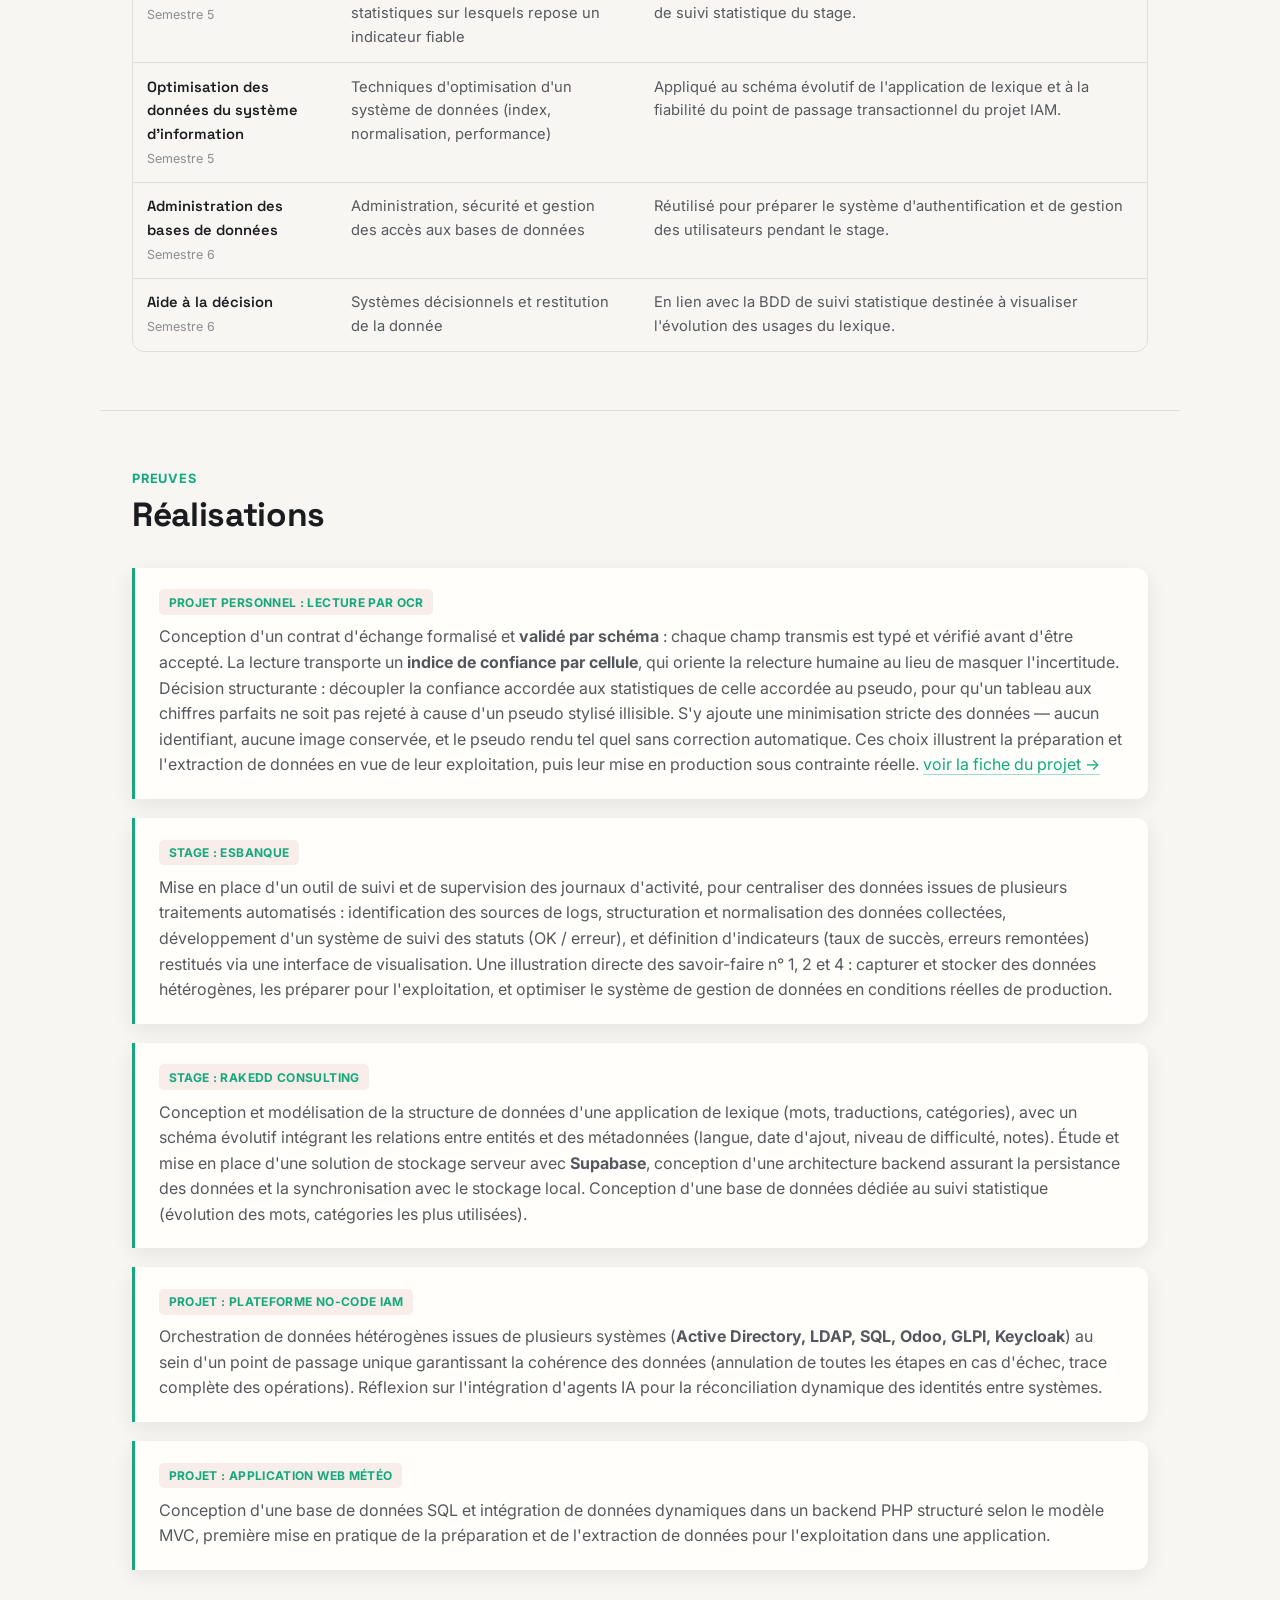
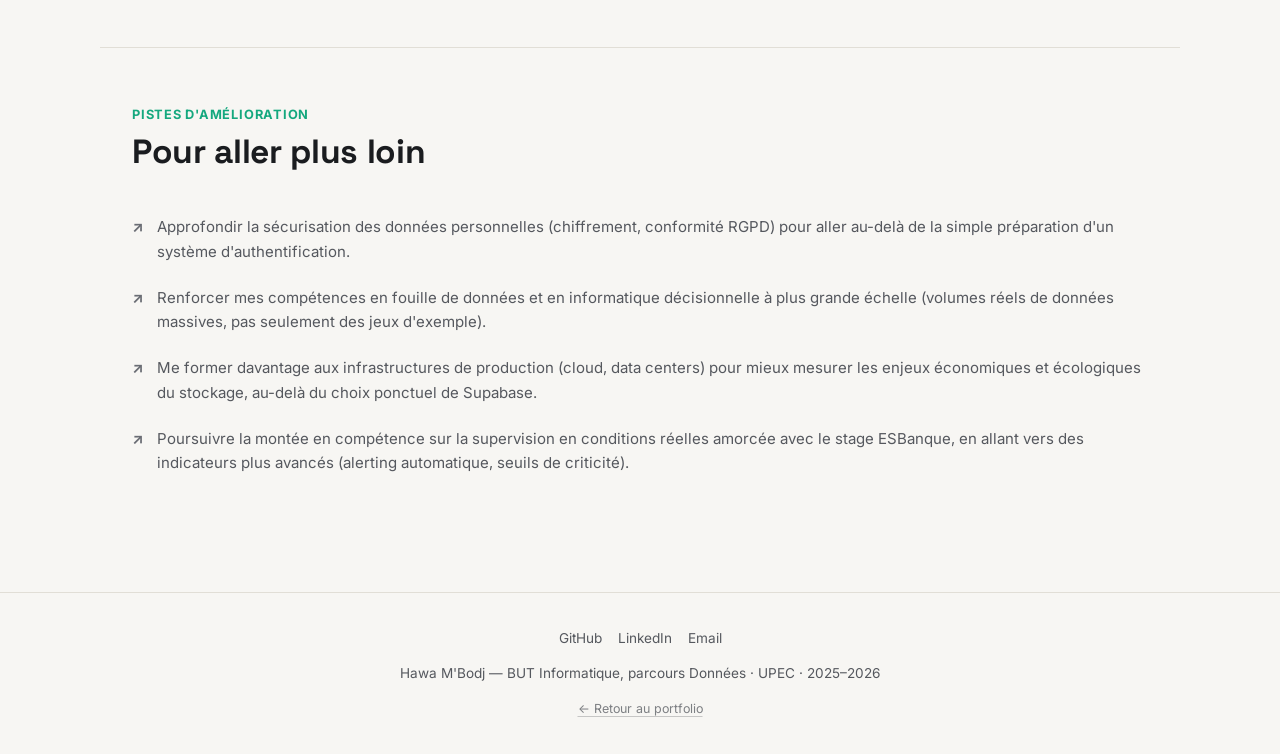
==== commit e740946b: "Unifier le vocabulaire formation / projet reel Remplace les libelles heterogenes (terrain, entrepris" ====
--- a/competence-4.html
+++ b/competence-4.html
@@ -46,7 +46,7 @@
               <a href="competence-4.html" class="active"><span>Gérer des données de l'information</span><small>bases de données et décisionnel</small></a>
               <a href="competence-5.html"><span>Conduire un projet</span><small>suivi et intégration de projet</small></a>
               <a href="competence-6.html"><span>Collaborer en équipe</span><small>rôle et management d'équipe</small></a>
-              <a href="formation-terrain.html"><span>Formation &amp; terrain</span><small>transfert des acquis</small></a>
+              <a href="formation-terrain.html"><span>Formation &amp; projets réels</span><small>transfert des acquis</small></a>
             </div>
           </details>
         </li>
--- a/css/style.css
+++ b/css/style.css
@@ -22,12 +22,12 @@
   --on-accent: #101215;
   --accent-soft: #e3e6ea14;
   --accent-2-soft: #9aa0a914;
-  --seal: #f2704e;
-  --seal-strong: #ff9077;
+  --seal: #24ad96;
+  --seal-strong: #77ffcd;
   --seal-soft: #f2704e1f;
   --on-seal: #14100e;
   --gradient: linear-gradient(135deg, #ffffff 0%, #8d939c 100%);
-  --gradient-seal: linear-gradient(135deg, #f2704e 0%, #c9482a 100%);
+  --gradient-seal: linear-gradient(135deg, #24ad96 0%, #158964 100%);
   --glow:
     radial-gradient(ellipse 90% 55% at 50% -12%, rgba(255, 255, 255, 0.055), transparent 70%),
     radial-gradient(ellipse 55% 45% at 88% 8%, rgba(242, 112, 78, 0.07), transparent 70%);
@@ -58,12 +58,12 @@
   --on-accent: #faf9f6;
   --accent-soft: #1a1c1f0f;
   --accent-2-soft: #6a6d740f;
-  --seal: #a82f14;
-  --seal-strong: #7e1f09;
+  --seal: #14a87e;
+  --seal-strong: #097e61;
   --seal-soft: #a82f1414;
   --on-seal: #fffefb;
   --gradient: linear-gradient(135deg, #14161a 0%, #5d616a 100%);
-  --gradient-seal: linear-gradient(135deg, #a82f14 0%, #7e1f09 100%);
+  --gradient-seal: linear-gradient(135deg, #14a87e 0%, #097e61 100%);
   --glow:
     radial-gradient(ellipse 90% 55% at 50% -12%, rgba(20, 22, 26, 0.055), transparent 70%),
     radial-gradient(ellipse 55% 45% at 88% 8%, rgba(168, 47, 20, 0.06), transparent 70%);
@@ -1092,7 +1092,7 @@
 
 .divider { height: 1px; background: var(--border); margin: 2.5rem 0; }
 
-/* ---------- Passerelle formation → terrain ---------- */
+/* ---------- Passerelle formation → projet réel ---------- */
 
 .bridge-card { margin-bottom: 1.5rem; }
 .bridge-card:last-of-type { margin-bottom: 0; }
@@ -1465,3 +1465,50 @@
 .shot > a { display: block; }
 .shot > a:hover { text-decoration: none; }
 .shot > a:hover img { border-color: var(--seal); }
+
+/* ---------- Schéma fourni en image ----------
+   L'export a un fond blanc opaque : on l'assume comme un encart posé sur
+   la page plutôt que de le laisser trouer le thème sombre. La légende, elle,
+   reste hors du cadre blanc pour suivre les couleurs du thème. */
+
+.schema-image { margin: 0; }
+
+.schema-image-fond {
+  border: 1px solid var(--border);
+  border-radius: var(--radius-sm);
+  background: #ffffff;
+  padding: clamp(0.8rem, 2vw, 1.2rem);
+}
+
+/* Jamais au-delà de sa taille d'origine : agrandi, l'export devient flou. */
+.schema-image img {
+  width: 100%;
+  max-width: 567px;
+  height: auto;
+  margin: 0 auto;
+}
+
+.schema-image figcaption {
+  margin: 0.75rem 0 0;
+  font-size: 0.78rem;
+  color: var(--text-faint);
+  font-style: italic;
+}
+
+/* Sur petit écran, l'image tombe sous 350 px et ses libellés deviennent
+   illisibles : on la consulte en la faisant défiler, comme les schémas SVG. */
+@media (max-width: 640px) {
+  .schema-image-fond {
+    overflow-x: auto;
+    -webkit-overflow-scrolling: touch;
+    overscroll-behavior-x: contain;
+  }
+
+  .schema-image img { min-width: 520px; }
+
+  .schema-image figcaption::before {
+    content: "Schéma à faire défiler horizontalement · ";
+    font-style: normal;
+    color: var(--accent-2);
+  }
+}
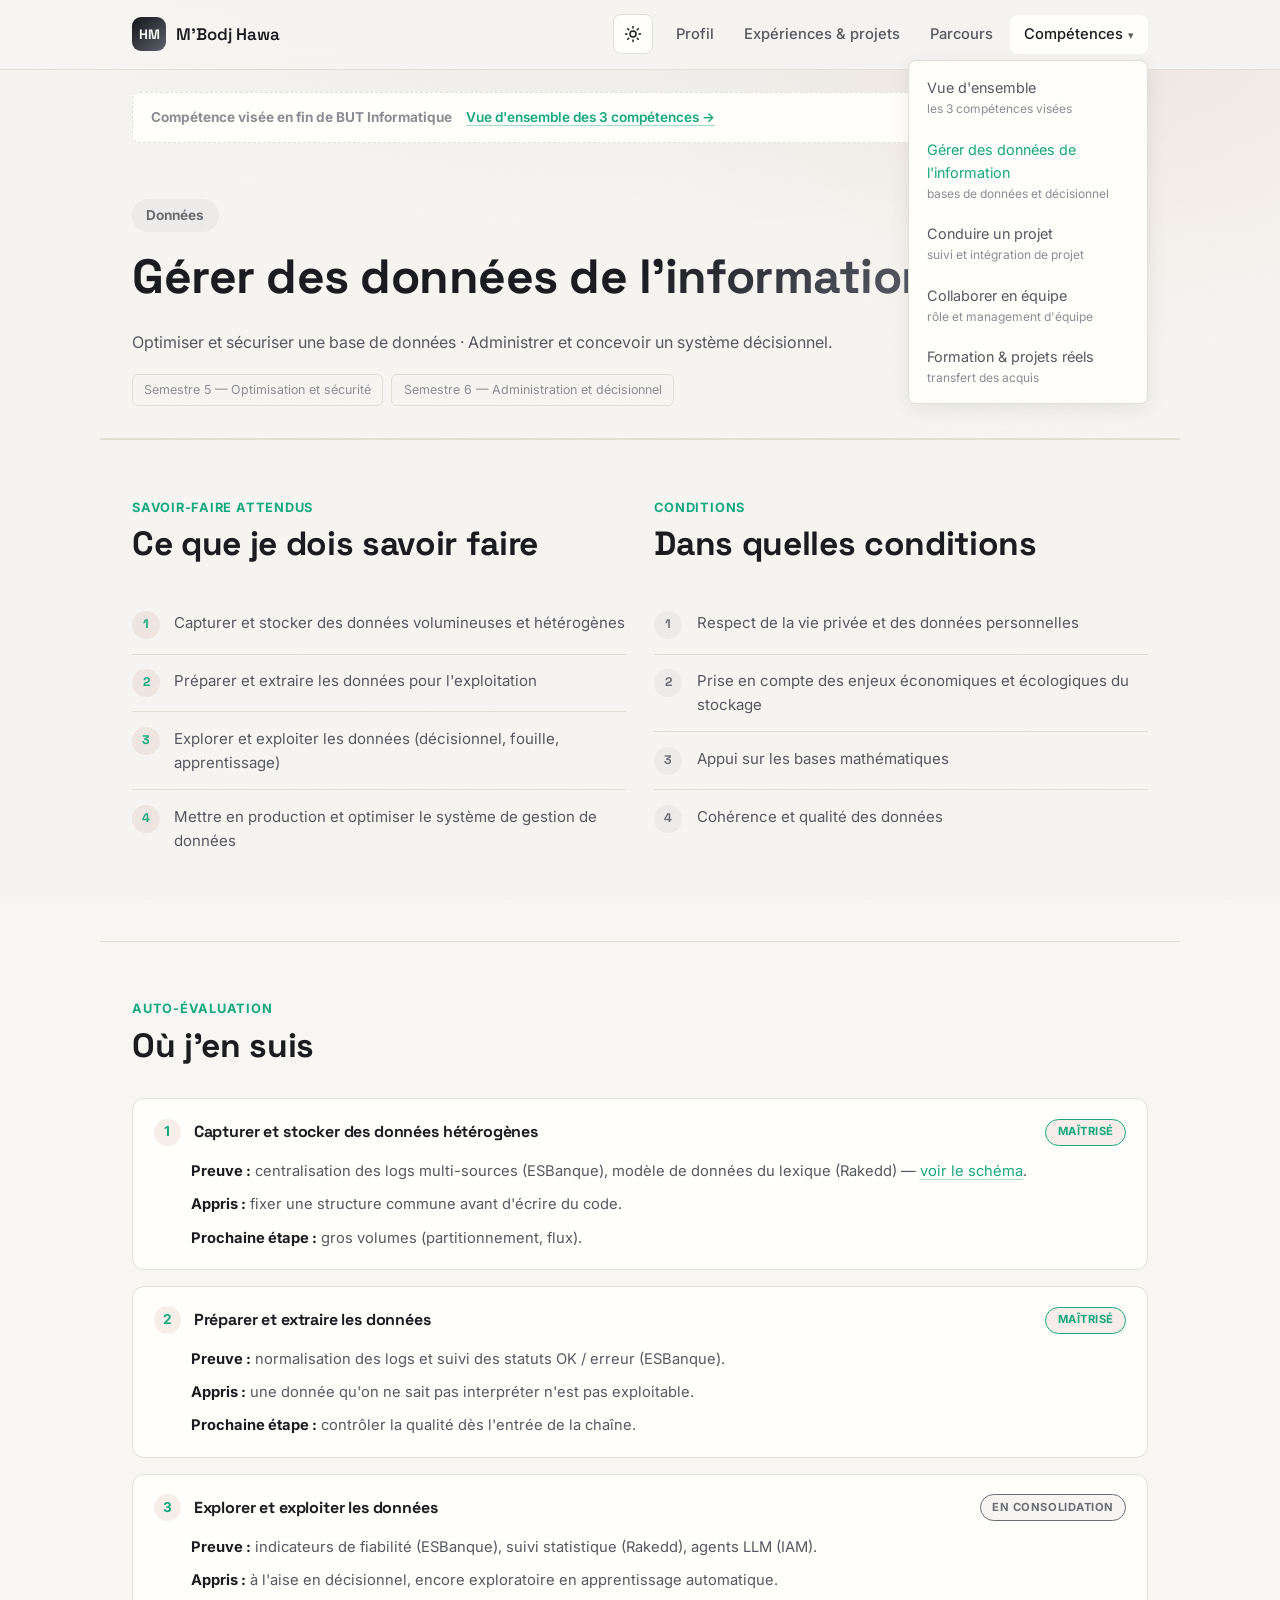
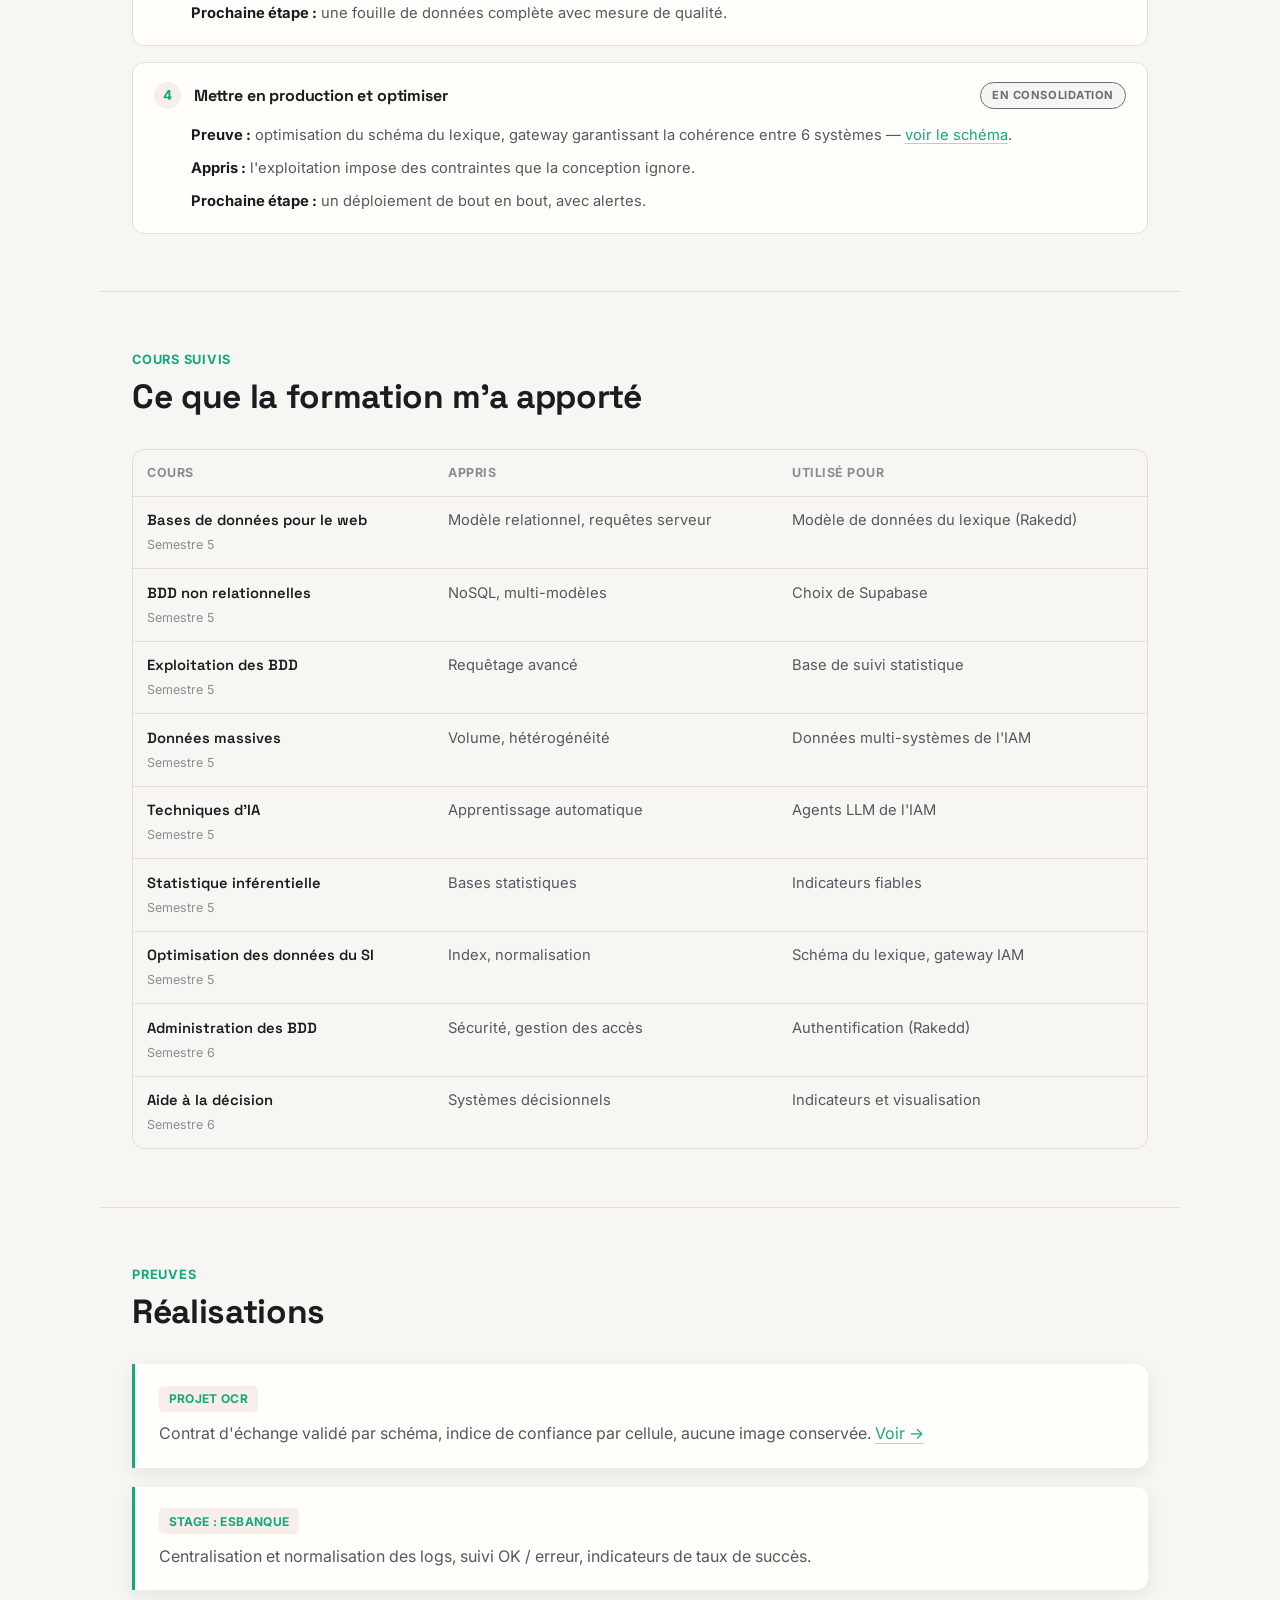
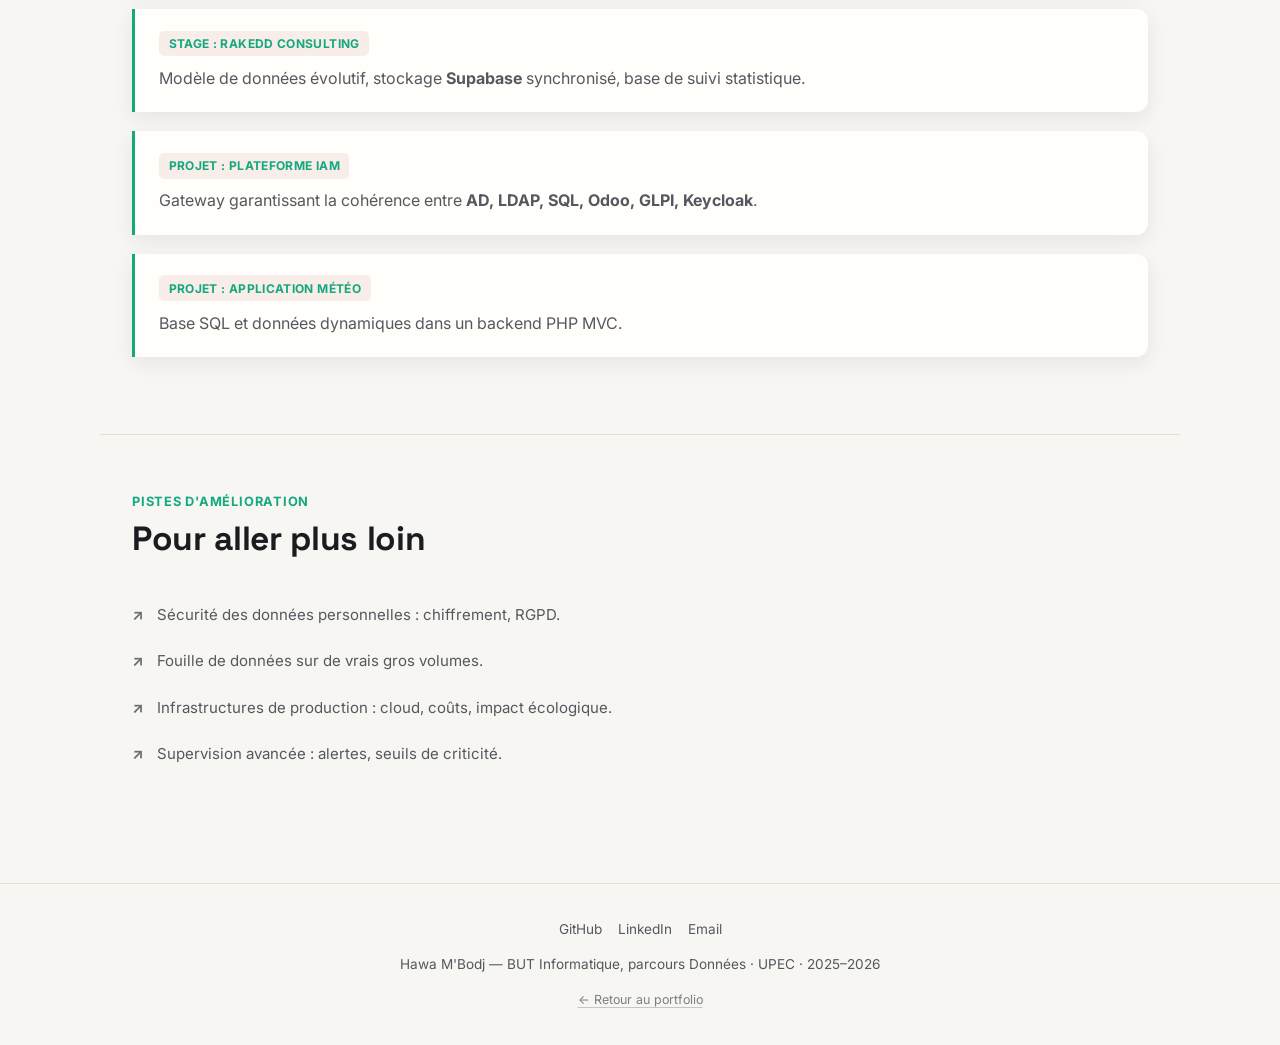
==== commit e64c9e02: "Raccourcir les textes du portfolio pour une lecture rapide Les pages etaient trop longues pour un re" ====
--- a/competence-4.html
+++ b/competence-4.html
@@ -57,7 +57,7 @@
 
 <div class="container annex-wrap">
   <div class="annex-banner">
-    <span><strong>Compétence visée en fin de BUT Informatique</strong> — les savoir-faire attendus, mon auto-évaluation, les cours suivis et les preuves.</span>
+    <span><strong>Compétence visée en fin de BUT Informatique</strong></span>
     <a href="competences.html">Vue d'ensemble des 3 compétences →</a>
   </div>
 </div>
@@ -66,10 +66,9 @@
   <section class="comp-hero container">
     <span class="comp-badge">Données</span>
     <h1>Gérer des données de <span class="gradient-text">l'information</span></h1>
-    <p class="lead">Optimiser une base de données, interagir avec une application et mettre en œuvre la sécurité ·
-      Administrer une base de données, concevoir et réaliser des systèmes d'informations décisionnels.</p>
+    <p class="lead">Optimiser et sécuriser une base de données · Administrer et concevoir un système décisionnel.</p>
     <div class="ue-tags">
-      <span>Semestre 5 — Optimisation et sécurité des bases de données</span><span>Semestre 6 — Administration et décisionnel</span>
+      <span>Semestre 5 — Optimisation et sécurité</span><span>Semestre 6 — Administration et décisionnel</span>
     </div>
   </section>
 
@@ -81,22 +80,22 @@
           <h2>Ce que je dois savoir faire</h2>
         </div>
         <ul class="numbered-list ac-list">
-          <li><span class="num">1</span><span>Capturer et stocker des ensembles volumineux et complexes de données hétérogènes</span></li>
+          <li><span class="num">1</span><span>Capturer et stocker des données volumineuses et hétérogènes</span></li>
           <li><span class="num">2</span><span>Préparer et extraire les données pour l'exploitation</span></li>
-          <li><span class="num">3</span><span>Appliquer des méthodes d'exploration et d'exploitation des données (apprentissage, informatique décisionnelle ou fouille de données)</span></li>
-          <li><span class="num">4</span><span>Mettre en production et optimiser le système de gestion de données de l'entreprise</span></li>
+          <li><span class="num">3</span><span>Explorer et exploiter les données (décisionnel, fouille, apprentissage)</span></li>
+          <li><span class="num">4</span><span>Mettre en production et optimiser le système de gestion de données</span></li>
         </ul>
       </div>
       <div>
         <div class="section-head">
-          <span class="kicker">Conditions à respecter</span>
+          <span class="kicker">Conditions</span>
           <h2>Dans quelles conditions</h2>
         </div>
         <ul class="numbered-list ce-list">
-          <li><span class="num">1</span><span>En respectant les réglementations sur le respect de la vie privée et la protection des données personnelles</span></li>
-          <li><span class="num">2</span><span>En respectant les enjeux économiques, sociétaux et écologiques de l'utilisation du stockage de données, ainsi que les différentes infrastructures (data centers, cloud, etc.)</span></li>
-          <li><span class="num">3</span><span>En s'appuyant sur les bases mathématiques</span></li>
-          <li><span class="num">4</span><span>En assurant la cohérence et la qualité</span></li>
+          <li><span class="num">1</span><span>Respect de la vie privée et des données personnelles</span></li>
+          <li><span class="num">2</span><span>Prise en compte des enjeux économiques et écologiques du stockage</span></li>
+          <li><span class="num">3</span><span>Appui sur les bases mathématiques</span></li>
+          <li><span class="num">4</span><span>Cohérence et qualité des données</span></li>
         </ul>
       </div>
     </div>
@@ -104,135 +103,110 @@
 
   <section class="block container" id="auto-evaluation">
     <div class="section-head">
-      <span class="kicker">Mon auto-évaluation</span>
-      <h2>Où j'en suis, savoir-faire par savoir-faire</h2>
-      <p>Ma formation définit, pour chaque compétence, les savoir-faire attendus en fin de parcours.
-        Pour chacun, voici le niveau que j'estime avoir atteint, la réalisation qui l'atteste,
-        ce que la situation m'a appris, et le palier suivant.</p>
+      <span class="kicker">Auto-évaluation</span>
+      <h2>Où j'en suis</h2>
     </div>
 
     <div class="ac-eval">
       <div class="ac-eval-head">
         <span class="num">1</span>
-        <h3>Capturer et stocker des ensembles volumineux et complexes de données hétérogènes</h3>
+        <h3>Capturer et stocker des données hétérogènes</h3>
         <span class="level level-solid">Maîtrisé</span>
       </div>
-      <p><strong>Preuve :</strong> chaîne de centralisation des logs multi-sources chez ESBanque et schéma de
-        données du lexique multilingue — <a href="projets.html#esbanque">voir les schémas de principe</a>.</p>
-      <p><strong>Mon analyse :</strong> j'ai découvert que la difficulté n'est pas le stockage mais
-        l'hétérogénéité. Chaque source de logs a son format ; tant que je n'avais pas arrêté une structure
-        commune, aucune requête n'avait de sens. J'ai appris à faire ce choix de structure avant d'écrire du
-        code, pas après.</p>
-      <p><strong>Palier suivant :</strong> travailler sur une volumétrie réellement massive — partitionnement,
-        traitement en flux — que je n'ai pas encore rencontrée en situation.</p>
+      <p><strong>Preuve :</strong> centralisation des logs multi-sources (ESBanque), modèle de données du lexique (Rakedd) — <a href="projets.html#esbanque">voir le schéma</a>.</p>
+      <p><strong>Appris :</strong> fixer une structure commune avant d'écrire du code.</p>
+      <p><strong>Prochaine étape :</strong> gros volumes (partitionnement, flux).</p>
     </div>
 
     <div class="ac-eval">
       <div class="ac-eval-head">
         <span class="num">2</span>
-        <h3>Préparer et extraire les données pour l'exploitation</h3>
+        <h3>Préparer et extraire les données</h3>
         <span class="level level-solid">Maîtrisé</span>
       </div>
-      <p><strong>Preuve :</strong> normalisation des données collectées et suivi des statuts OK / erreur sur
-        l'ensemble des traitements automatisés (ESBanque).</p>
-      <p><strong>Mon analyse :</strong> mon premier réflexe a été de tout conserver, par prudence. C'est en
-        construisant les indicateurs que j'ai compris qu'une donnée qu'on ne sait pas interpréter n'est pas une
-        donnée exploitable : il vaut mieux normaliser fermement quitte à écarter, que tout garder et ne rien
-        pouvoir en tirer.</p>
-      <p><strong>Palier suivant :</strong> contrôler la qualité en entrée de chaîne — détecter automatiquement un
-        format inattendu — plutôt que de corriger en aval.</p>
+      <p><strong>Preuve :</strong> normalisation des logs et suivi des statuts OK / erreur (ESBanque).</p>
+      <p><strong>Appris :</strong> une donnée qu'on ne sait pas interpréter n'est pas exploitable.</p>
+      <p><strong>Prochaine étape :</strong> contrôler la qualité dès l'entrée de la chaîne.</p>
     </div>
 
     <div class="ac-eval">
       <div class="ac-eval-head">
         <span class="num">3</span>
-        <h3>Appliquer des méthodes d'exploration et d'exploitation des données</h3>
+        <h3>Explorer et exploiter les données</h3>
         <span class="level level-mid">En consolidation</span>
       </div>
-      <p><strong>Preuve :</strong> base de suivi statistique des usages (Rakedd), indicateurs de fiabilité
-        (ESBanque), exploration d'agents LLM pour la réconciliation des identités (plateforme IAM).</p>
-      <p><strong>Mon analyse :</strong> je suis à l'aise sur le versant décisionnel — définir un indicateur, le
-        calculer, le restituer. Le versant apprentissage automatique reste, lui, exploratoire : sur l'IAM, je
-        sais formuler ce qu'un agent devrait réconcilier, je ne sais pas encore en évaluer rigoureusement la
-        performance.</p>
-      <p><strong>Palier suivant :</strong> mener une démarche de fouille complète sur un jeu de données réel,
-        avec mesure de la qualité des résultats.</p>
+      <p><strong>Preuve :</strong> indicateurs de fiabilité (ESBanque), suivi statistique (Rakedd), agents LLM (IAM).</p>
+      <p><strong>Appris :</strong> à l'aise en décisionnel, encore exploratoire en apprentissage automatique.</p>
+      <p><strong>Prochaine étape :</strong> une fouille de données complète avec mesure de qualité.</p>
     </div>
 
     <div class="ac-eval">
       <div class="ac-eval-head">
         <span class="num">4</span>
-        <h3>Mettre en production et optimiser le système de gestion de données de l'entreprise</h3>
+        <h3>Mettre en production et optimiser</h3>
         <span class="level level-mid">En consolidation</span>
       </div>
-      <p><strong>Preuve :</strong> optimisation du schéma du lexique (index, normalisation, évolutivité) et
-        conception du point de passage unique qui garantit la cohérence entre six systèmes
-        — <a href="projets.html#iam">voir le schéma</a>.</p>
-      <p><strong>Mon analyse :</strong> j'ai conçu et optimisé, mais la mise en production reste encadrée par
-        d'autres. Ce que j'ai compris chez ESBanque, c'est que l'exploitation impose des contraintes que la
-        conception ignore : qui surveille l'outil, que se passe-t-il quand une source disparaît, qui reprend le
-        code après moi.</p>
-      <p><strong>Palier suivant :</strong> prendre en charge un déploiement de bout en bout, avec alerting et
-        seuils de criticité.</p>
-    </div>
-  </section>
-
-  <section class="block container">
-    <div class="section-head">
-      <span class="kicker">Cours et modules suivis</span>
+      <p><strong>Preuve :</strong> optimisation du schéma du lexique, gateway garantissant la cohérence entre 6 systèmes — <a href="projets.html#iam">voir le schéma</a>.</p>
+      <p><strong>Appris :</strong> l'exploitation impose des contraintes que la conception ignore.</p>
+      <p><strong>Prochaine étape :</strong> un déploiement de bout en bout, avec alertes.</p>
+    </div>
+  </section>
+
+  <section class="block container">
+    <div class="section-head">
+      <span class="kicker">Cours suivis</span>
       <h2>Ce que la formation m'a apporté</h2>
-      <p>Les enseignements qui construisent cette compétence, et leur apport concret dans mes stages et projets.</p>
     </div>
     <div class="table-wrap">
       <table class="resource-table res-cours">
         <thead>
-          <tr><th>Cours</th><th>Ce que j'y ai appris</th><th>Où cela m'a servi</th></tr>
+          <tr><th>Cours</th><th>Appris</th><th>Utilisé pour</th></tr>
         </thead>
         <tbody>
           <tr>
             <td class="code">Bases de données pour le web<span class="term">Semestre 5</span></td>
-            <td>Conception de bases de données pour des applications web (modèles relationnels, requêtes côté serveur)</td>
-            <td>M'a permis d'aborder sereinement la modélisation du schéma de données de l'application de lexique chez Rakedd Consulting.</td>
-          </tr>
-          <tr>
-            <td class="code">Bases de données non relationnelles<span class="term">Semestre 5</span></td>
-            <td>Découverte des bases NoSQL et SQL multi-modèles</td>
-            <td>M'a aidée à choisir Supabase en connaissance de cause pour le stockage serveur du lexique, selon la structure des données.</td>
-          </tr>
-          <tr>
-            <td class="code">Exploitation des bases de données<span class="term">Semestre 5</span></td>
-            <td>Techniques de requêtage avancé et d'exploitation de la donnée</td>
-            <td>Directement utile pour concevoir la base de suivi statistique (évolution des mots, catégories les plus utilisées) en stage.</td>
+            <td>Modèle relationnel, requêtes serveur</td>
+            <td>Modèle de données du lexique (Rakedd)</td>
+          </tr>
+          <tr>
+            <td class="code">BDD non relationnelles<span class="term">Semestre 5</span></td>
+            <td>NoSQL, multi-modèles</td>
+            <td>Choix de Supabase</td>
+          </tr>
+          <tr>
+            <td class="code">Exploitation des BDD<span class="term">Semestre 5</span></td>
+            <td>Requêtage avancé</td>
+            <td>Base de suivi statistique</td>
           </tr>
           <tr>
             <td class="code">Données massives<span class="term">Semestre 5</span></td>
-            <td>Enjeux du Big Data : volumétrie, hétérogénéité, vélocité</td>
-            <td>Directement lié au savoir-faire n° 1 (capturer et stocker des données hétérogènes) ; m'aide à anticiper la montée en charge du projet IAM, qui centralise des données issues de plusieurs systèmes (AD, LDAP, GLPI…).</td>
-          </tr>
-          <tr>
-            <td class="code">Techniques d'intelligence artificielle<span class="term">Semestre 5</span></td>
-            <td>Bases de l'apprentissage automatique et de la fouille de données</td>
-            <td>Mobilisées dans la réflexion sur l'intégration d'agents IA (LLM) pour la réconciliation des identités dans la plateforme IAM.</td>
+            <td>Volume, hétérogénéité</td>
+            <td>Données multi-systèmes de l'IAM</td>
+          </tr>
+          <tr>
+            <td class="code">Techniques d'IA<span class="term">Semestre 5</span></td>
+            <td>Apprentissage automatique</td>
+            <td>Agents LLM de l'IAM</td>
           </tr>
           <tr>
             <td class="code">Statistique inférentielle<span class="term">Semestre 5</span></td>
-            <td>Fondements mathématiques et statistiques sur lesquels repose un indicateur fiable</td>
-            <td>Base théorique pour construire des indicateurs fiables dans la BDD de suivi statistique du stage.</td>
-          </tr>
-          <tr>
-            <td class="code">Optimisation des données du système d'information<span class="term">Semestre 5</span></td>
-            <td>Techniques d'optimisation d'un système de données (index, normalisation, performance)</td>
-            <td>Appliqué au schéma évolutif de l'application de lexique et à la fiabilité du point de passage transactionnel du projet IAM.</td>
-          </tr>
-          <tr>
-            <td class="code">Administration des bases de données<span class="term">Semestre 6</span></td>
-            <td>Administration, sécurité et gestion des accès aux bases de données</td>
-            <td>Réutilisé pour préparer le système d'authentification et de gestion des utilisateurs pendant le stage.</td>
+            <td>Bases statistiques</td>
+            <td>Indicateurs fiables</td>
+          </tr>
+          <tr>
+            <td class="code">Optimisation des données du SI<span class="term">Semestre 5</span></td>
+            <td>Index, normalisation</td>
+            <td>Schéma du lexique, gateway IAM</td>
+          </tr>
+          <tr>
+            <td class="code">Administration des BDD<span class="term">Semestre 6</span></td>
+            <td>Sécurité, gestion des accès</td>
+            <td>Authentification (Rakedd)</td>
           </tr>
           <tr>
             <td class="code">Aide à la décision<span class="term">Semestre 6</span></td>
-            <td>Systèmes décisionnels et restitution de la donnée</td>
-            <td>En lien avec la BDD de suivi statistique destinée à visualiser l'évolution des usages du lexique.</td>
+            <td>Systèmes décisionnels</td>
+            <td>Indicateurs et visualisation</td>
           </tr>
         </tbody>
       </table>
@@ -245,46 +219,24 @@
       <h2>Réalisations</h2>
     </div>
     <div class="trace-card">
-      <span class="source-tag">Projet personnel : lecture par OCR</span>
-      <p>Conception d'un contrat d'échange formalisé et <strong>validé par schéma</strong> : chaque champ transmis est
-        typé et vérifié avant d'être accepté. La lecture transporte un <strong>indice de confiance par cellule</strong>,
-        qui oriente la relecture humaine au lieu de masquer l'incertitude. Décision structurante : découpler la
-        confiance accordée aux statistiques de celle accordée au pseudo, pour qu'un tableau aux chiffres parfaits ne
-        soit pas rejeté à cause d'un pseudo stylisé illisible. S'y ajoute une minimisation stricte des données — aucun
-        identifiant, aucune image conservée, et le pseudo rendu tel quel sans correction automatique. Ces choix
-        illustrent la préparation et l'extraction de données en vue de leur exploitation, puis leur mise en production
-        sous contrainte réelle. <a href="projets.html#ocr">voir la fiche du projet →</a></p>
+      <span class="source-tag">Projet OCR</span>
+      <p>Contrat d'échange validé par schéma, indice de confiance par cellule, aucune image conservée. <a href="projets.html#ocr">Voir →</a></p>
     </div>
     <div class="trace-card">
       <span class="source-tag">Stage : ESBanque</span>
-      <p>Mise en place d'un outil de suivi et de supervision des journaux d'activité, pour centraliser des données issues de
-        plusieurs traitements automatisés : identification des sources de logs, structuration et normalisation
-        des données collectées, développement d'un système de suivi des statuts (OK / erreur), et définition
-        d'indicateurs (taux de succès, erreurs remontées) restitués via une interface de visualisation. Une
-        illustration directe des savoir-faire n° 1, 2 et 4 : capturer et stocker des données hétérogènes, les préparer pour
-        l'exploitation, et optimiser le système de gestion de données en conditions réelles de production.</p>
+      <p>Centralisation et normalisation des logs, suivi OK / erreur, indicateurs de taux de succès.</p>
     </div>
     <div class="trace-card">
       <span class="source-tag">Stage : Rakedd Consulting</span>
-      <p>Conception et modélisation de la structure de données d'une application de lexique (mots, traductions,
-        catégories), avec un schéma évolutif intégrant les relations entre entités et des métadonnées (langue,
-        date d'ajout, niveau de difficulté, notes). Étude et mise en place d'une solution de stockage serveur avec
-        <strong>Supabase</strong>, conception d'une architecture backend assurant la persistance des données et la
-        synchronisation avec le stockage local. Conception d'une base de données dédiée au suivi statistique
-        (évolution des mots, catégories les plus utilisées).</p>
-    </div>
-    <div class="trace-card">
-      <span class="source-tag">Projet : Plateforme No-Code IAM</span>
-      <p>Orchestration de données hétérogènes issues de plusieurs systèmes (<strong>Active Directory, LDAP, SQL,
-        Odoo, GLPI, Keycloak</strong>) au sein d'un point de passage unique garantissant la cohérence des données
-        (annulation de toutes les étapes en cas d'échec, trace complète des opérations). Réflexion sur l'intégration d'agents IA pour la
-        réconciliation dynamique des identités entre systèmes.</p>
-    </div>
-    <div class="trace-card">
-      <span class="source-tag">Projet : Application Web Météo</span>
-      <p>Conception d'une base de données SQL et intégration de données dynamiques dans un backend PHP structuré
-        selon le modèle MVC, première mise en pratique de la préparation et de l'extraction de données pour
-        l'exploitation dans une application.</p>
+      <p>Modèle de données évolutif, stockage <strong>Supabase</strong> synchronisé, base de suivi statistique.</p>
+    </div>
+    <div class="trace-card">
+      <span class="source-tag">Projet : Plateforme IAM</span>
+      <p>Gateway garantissant la cohérence entre <strong>AD, LDAP, SQL, Odoo, GLPI, Keycloak</strong>.</p>
+    </div>
+    <div class="trace-card">
+      <span class="source-tag">Projet : Application météo</span>
+      <p>Base SQL et données dynamiques dans un backend PHP MVC.</p>
     </div>
   </section>
 
@@ -294,14 +246,10 @@
       <h2>Pour aller plus loin</h2>
     </div>
     <ul class="improve-list">
-      <li>Approfondir la sécurisation des données personnelles (chiffrement, conformité RGPD) pour aller au-delà
-        de la simple préparation d'un système d'authentification.</li>
-      <li>Renforcer mes compétences en fouille de données et en informatique décisionnelle à plus grande échelle
-        (volumes réels de données massives, pas seulement des jeux d'exemple).</li>
-      <li>Me former davantage aux infrastructures de production (cloud, data centers) pour mieux mesurer les
-        enjeux économiques et écologiques du stockage, au-delà du choix ponctuel de Supabase.</li>
-      <li>Poursuivre la montée en compétence sur la supervision en conditions réelles amorcée avec le stage
-        ESBanque, en allant vers des indicateurs plus avancés (alerting automatique, seuils de criticité).</li>
+      <li>Sécurité des données personnelles : chiffrement, RGPD.</li>
+      <li>Fouille de données sur de vrais gros volumes.</li>
+      <li>Infrastructures de production : cloud, coûts, impact écologique.</li>
+      <li>Supervision avancée : alertes, seuils de criticité.</li>
     </ul>
   </section>
 </main>
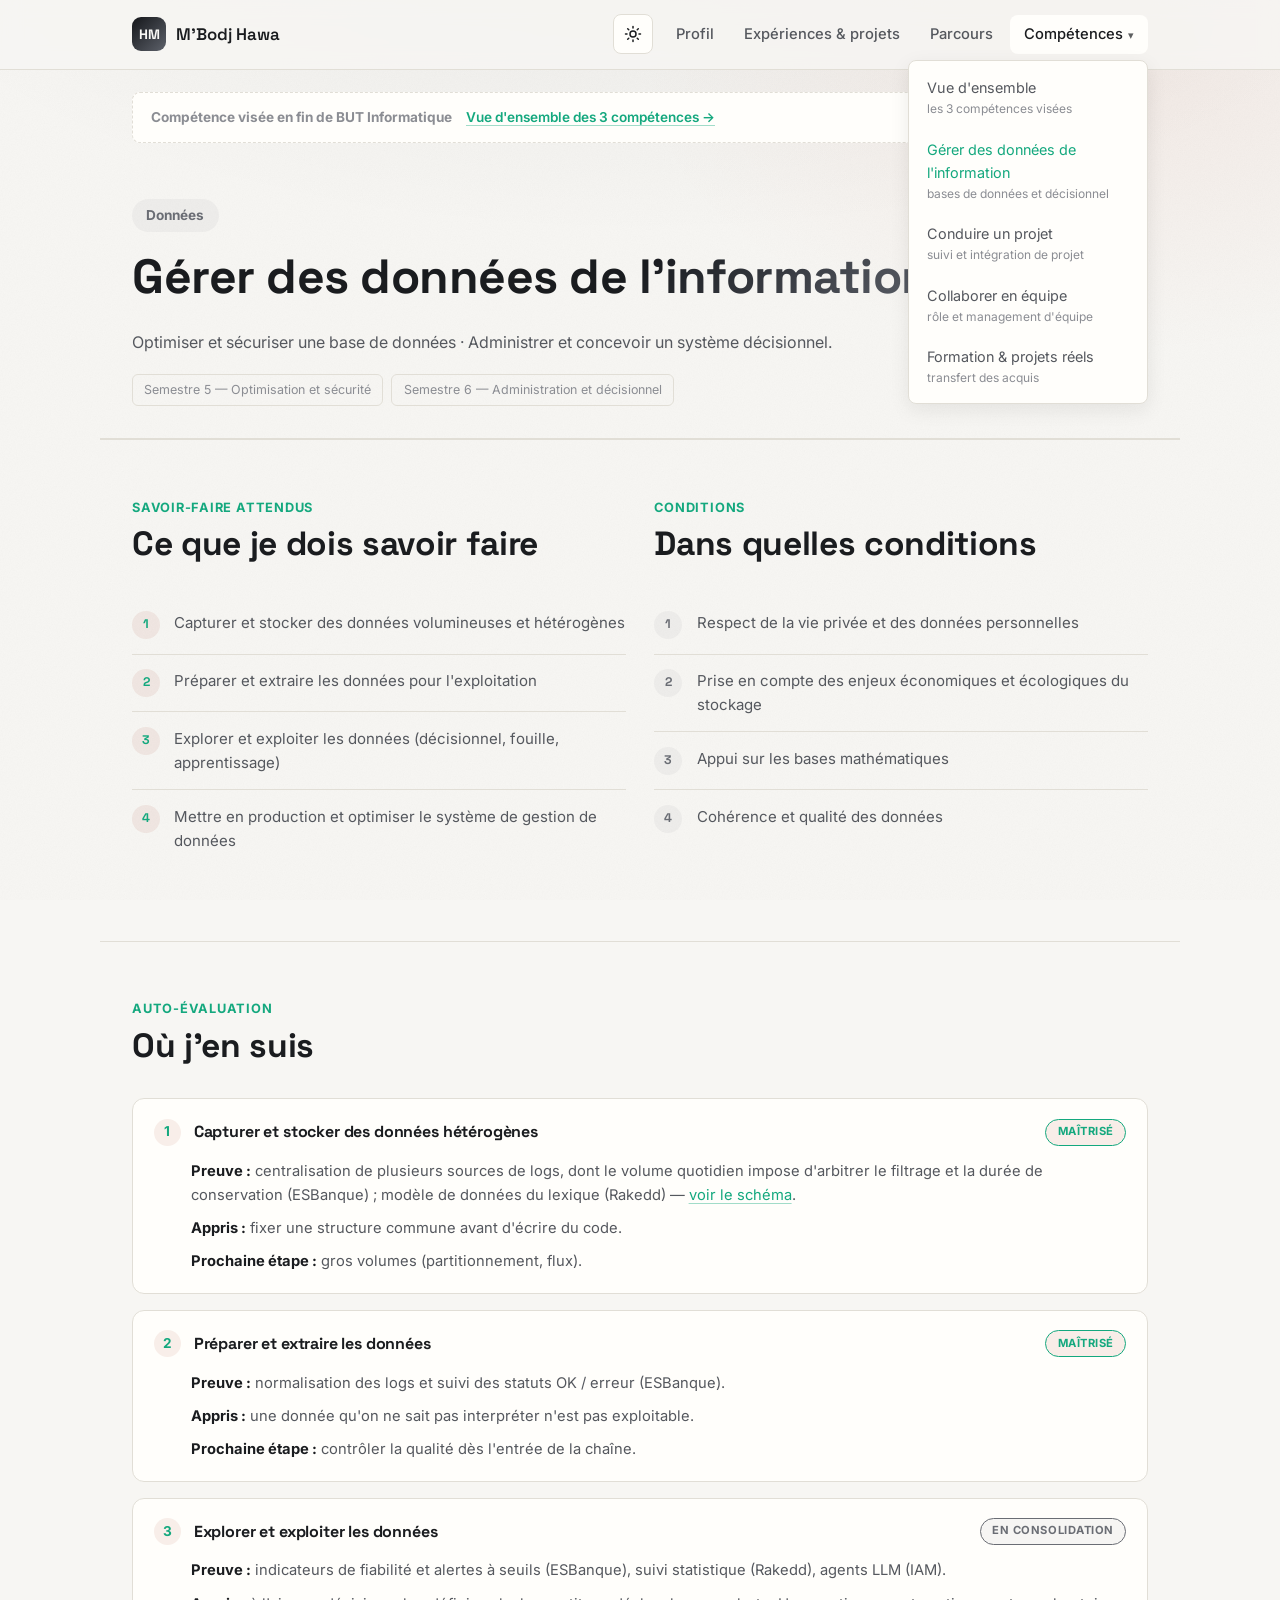
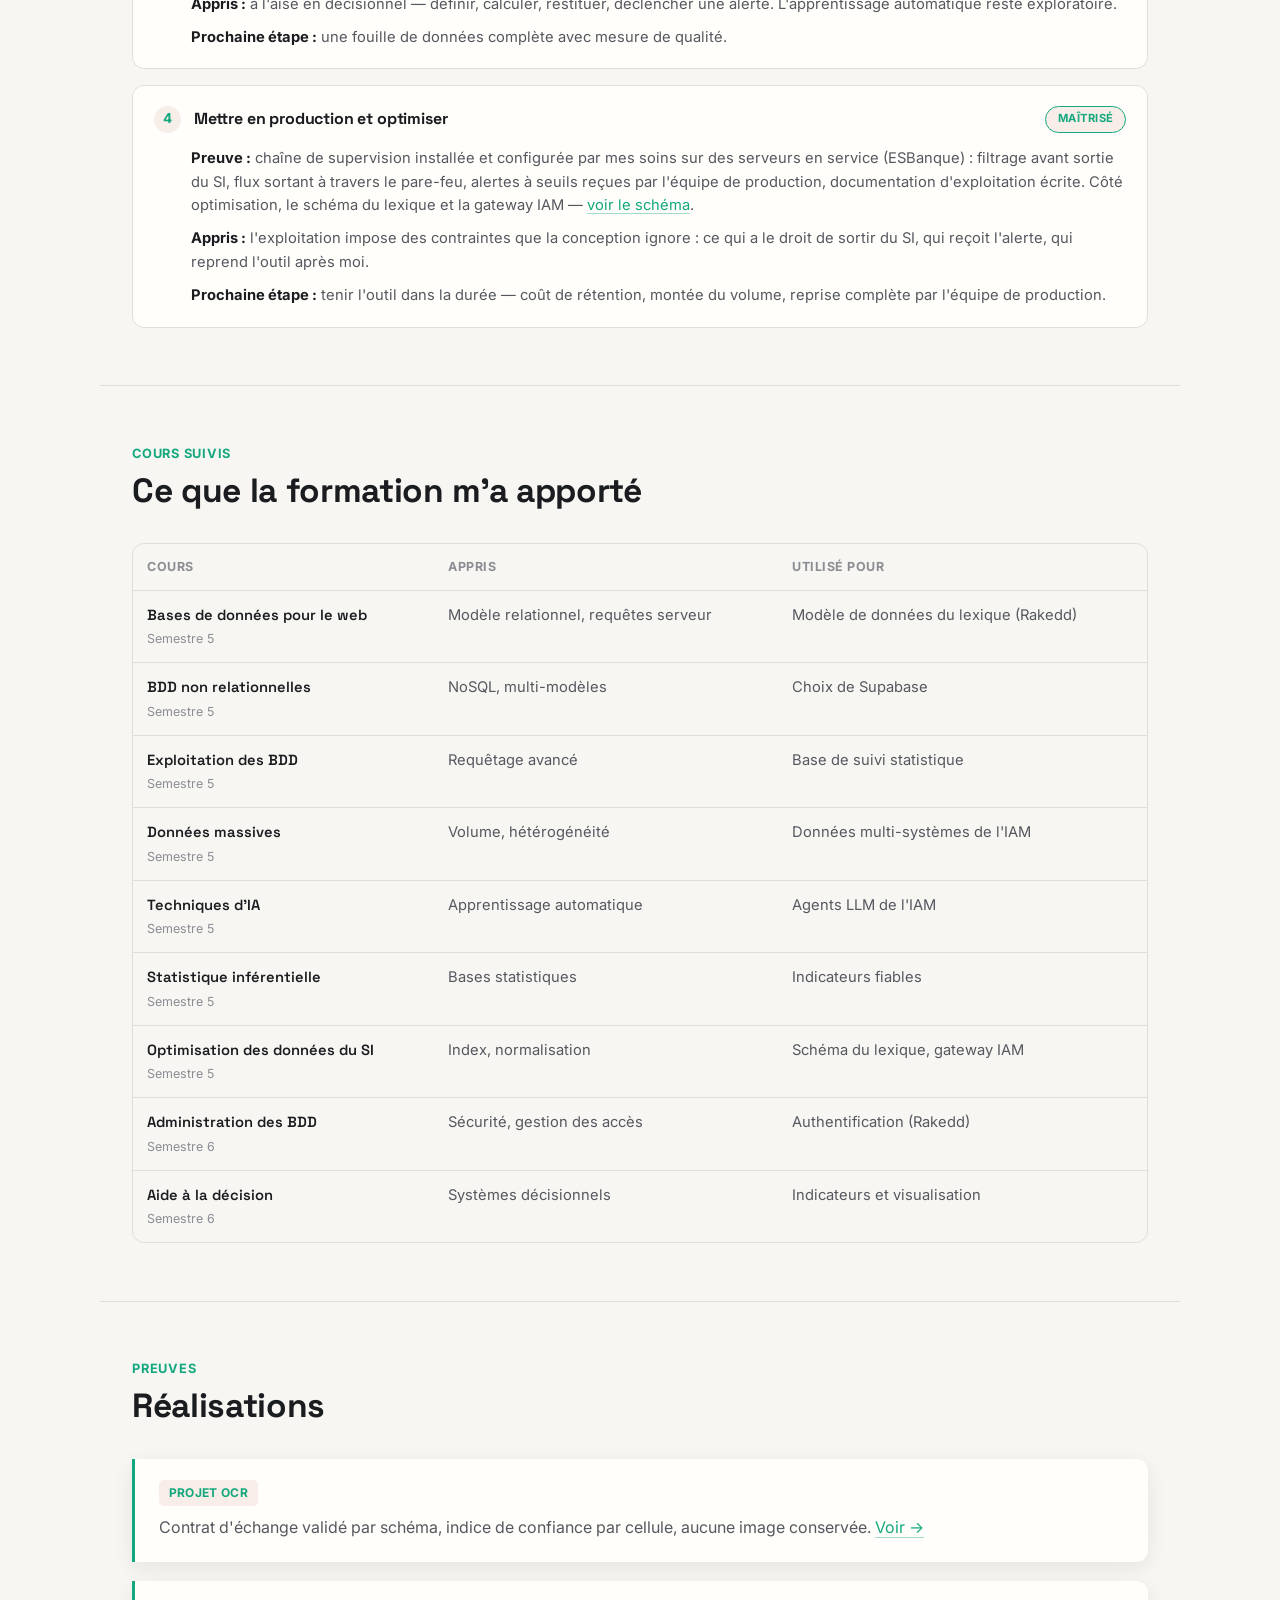
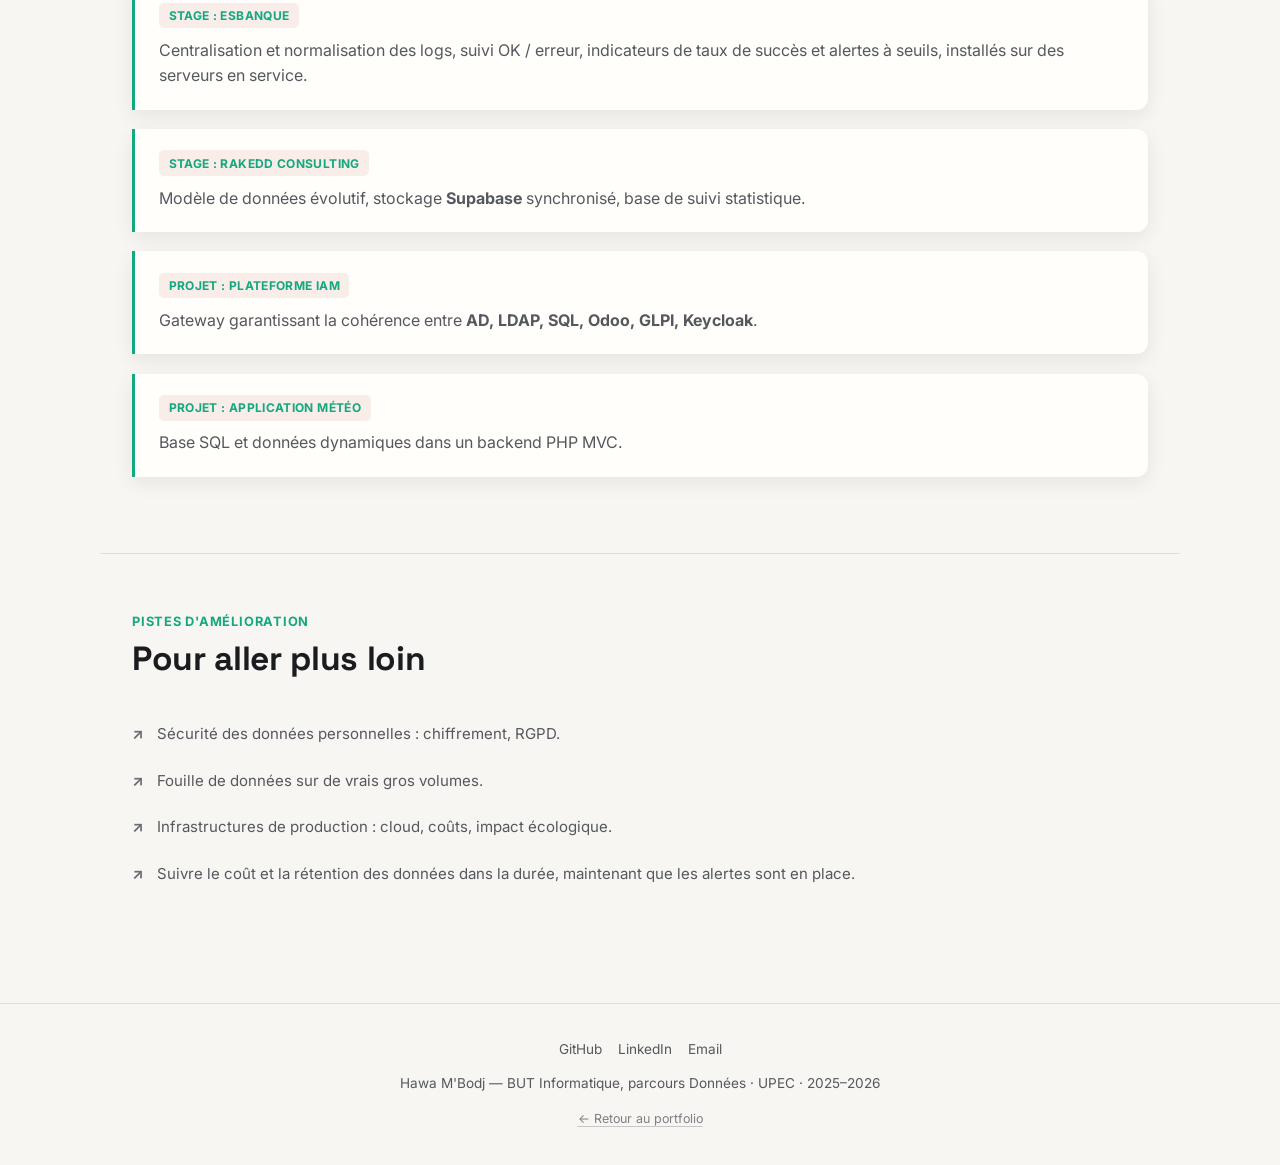
==== commit 36b87b53: "Reajuster l'auto-evaluation sur le niveau reel Entretien avec Hawa : plusieurs savoir-faire etaient " ====
--- a/competence-4.html
+++ b/competence-4.html
@@ -113,7 +113,7 @@
         <h3>Capturer et stocker des données hétérogènes</h3>
         <span class="level level-solid">Maîtrisé</span>
       </div>
-      <p><strong>Preuve :</strong> centralisation des logs multi-sources (ESBanque), modèle de données du lexique (Rakedd) — <a href="projets.html#esbanque">voir le schéma</a>.</p>
+      <p><strong>Preuve :</strong> centralisation de plusieurs sources de logs, dont le volume quotidien impose d'arbitrer le filtrage et la durée de conservation (ESBanque) ; modèle de données du lexique (Rakedd) — <a href="projets.html#esbanque">voir le schéma</a>.</p>
       <p><strong>Appris :</strong> fixer une structure commune avant d'écrire du code.</p>
       <p><strong>Prochaine étape :</strong> gros volumes (partitionnement, flux).</p>
     </div>
@@ -135,8 +135,8 @@
         <h3>Explorer et exploiter les données</h3>
         <span class="level level-mid">En consolidation</span>
       </div>
-      <p><strong>Preuve :</strong> indicateurs de fiabilité (ESBanque), suivi statistique (Rakedd), agents LLM (IAM).</p>
-      <p><strong>Appris :</strong> à l'aise en décisionnel, encore exploratoire en apprentissage automatique.</p>
+      <p><strong>Preuve :</strong> indicateurs de fiabilité et alertes à seuils (ESBanque), suivi statistique (Rakedd), agents LLM (IAM).</p>
+      <p><strong>Appris :</strong> à l'aise en décisionnel — définir, calculer, restituer, déclencher une alerte. L'apprentissage automatique reste exploratoire.</p>
       <p><strong>Prochaine étape :</strong> une fouille de données complète avec mesure de qualité.</p>
     </div>
 
@@ -144,11 +144,11 @@
       <div class="ac-eval-head">
         <span class="num">4</span>
         <h3>Mettre en production et optimiser</h3>
-        <span class="level level-mid">En consolidation</span>
-      </div>
-      <p><strong>Preuve :</strong> optimisation du schéma du lexique, gateway garantissant la cohérence entre 6 systèmes — <a href="projets.html#iam">voir le schéma</a>.</p>
-      <p><strong>Appris :</strong> l'exploitation impose des contraintes que la conception ignore.</p>
-      <p><strong>Prochaine étape :</strong> un déploiement de bout en bout, avec alertes.</p>
+        <span class="level level-solid">Maîtrisé</span>
+      </div>
+      <p><strong>Preuve :</strong> chaîne de supervision installée et configurée par mes soins sur des serveurs en service (ESBanque) : filtrage avant sortie du SI, flux sortant à travers le pare-feu, alertes à seuils reçues par l'équipe de production, documentation d'exploitation écrite. Côté optimisation, le schéma du lexique et la gateway IAM — <a href="projets.html#iam">voir le schéma</a>.</p>
+      <p><strong>Appris :</strong> l'exploitation impose des contraintes que la conception ignore : ce qui a le droit de sortir du SI, qui reçoit l'alerte, qui reprend l'outil après moi.</p>
+      <p><strong>Prochaine étape :</strong> tenir l'outil dans la durée — coût de rétention, montée du volume, reprise complète par l'équipe de production.</p>
     </div>
   </section>
 
@@ -224,7 +224,7 @@
     </div>
     <div class="trace-card">
       <span class="source-tag">Stage : ESBanque</span>
-      <p>Centralisation et normalisation des logs, suivi OK / erreur, indicateurs de taux de succès.</p>
+      <p>Centralisation et normalisation des logs, suivi OK / erreur, indicateurs de taux de succès et alertes à seuils, installés sur des serveurs en service.</p>
     </div>
     <div class="trace-card">
       <span class="source-tag">Stage : Rakedd Consulting</span>
@@ -249,7 +249,7 @@
       <li>Sécurité des données personnelles : chiffrement, RGPD.</li>
       <li>Fouille de données sur de vrais gros volumes.</li>
       <li>Infrastructures de production : cloud, coûts, impact écologique.</li>
-      <li>Supervision avancée : alertes, seuils de criticité.</li>
+      <li>Suivre le coût et la rétention des données dans la durée, maintenant que les alertes sont en place.</li>
     </ul>
   </section>
 </main>
--- a/css/style.css
+++ b/css/style.css
@@ -24,13 +24,13 @@
   --accent-2-soft: #9aa0a914;
   --seal: #24ad96;
   --seal-strong: #77ffcd;
-  --seal-soft: #f2704e1f;
+  --seal-soft: #24ad961f;
   --on-seal: #14100e;
   --gradient: linear-gradient(135deg, #ffffff 0%, #8d939c 100%);
   --gradient-seal: linear-gradient(135deg, #24ad96 0%, #158964 100%);
   --glow:
     radial-gradient(ellipse 90% 55% at 50% -12%, rgba(255, 255, 255, 0.055), transparent 70%),
-    radial-gradient(ellipse 55% 45% at 88% 8%, rgba(242, 112, 78, 0.07), transparent 70%);
+    radial-gradient(ellipse 55% 45% at 88% 8%, rgba(36, 173, 150, 0.07), transparent 70%);
   --grain-opacity: 0.035;
   --radius: 12px;
   --radius-sm: 8px;
@@ -1482,8 +1482,9 @@
 
 /* Jamais au-delà de sa taille d'origine : agrandi, l'export devient flou. */
 .schema-image img {
-  width: 100%;
-  max-width: 567px;
+  display: block;
+  width: auto;
+  max-width: 100%;
   height: auto;
   margin: 0 auto;
 }
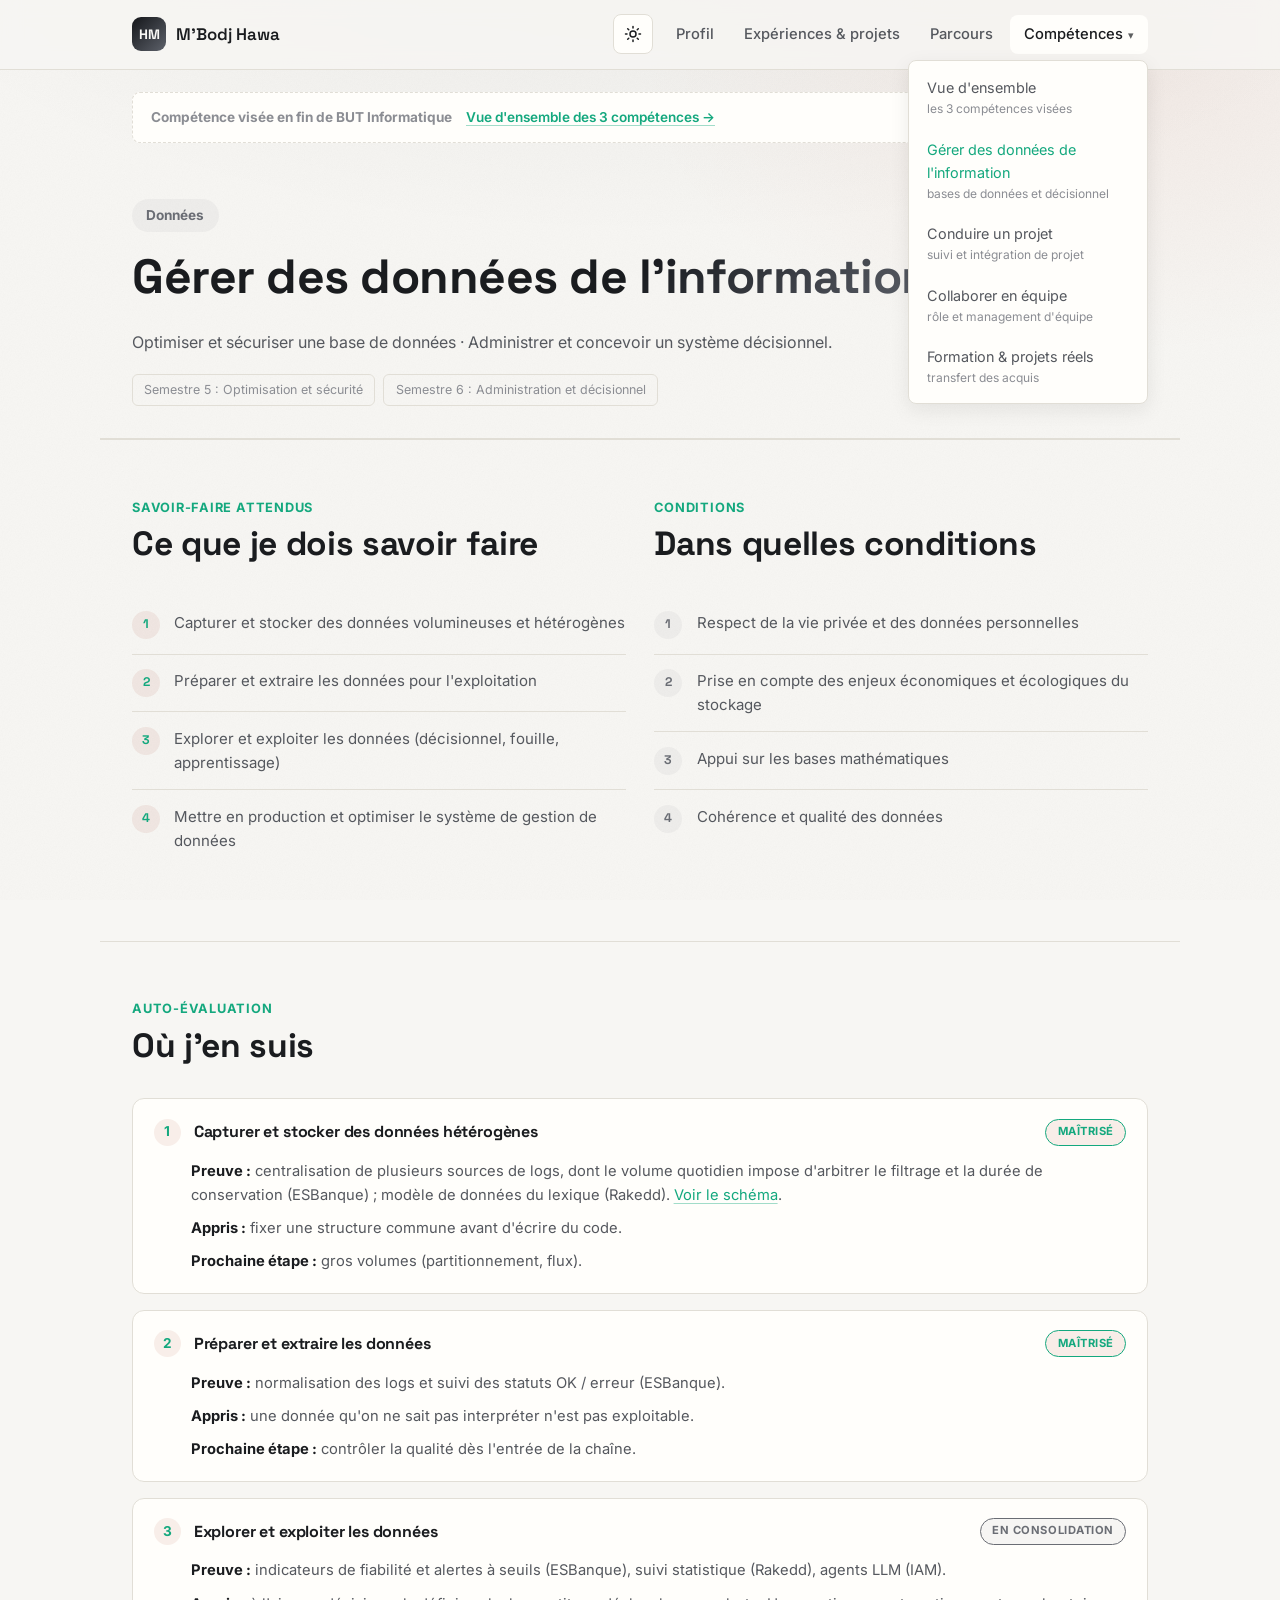
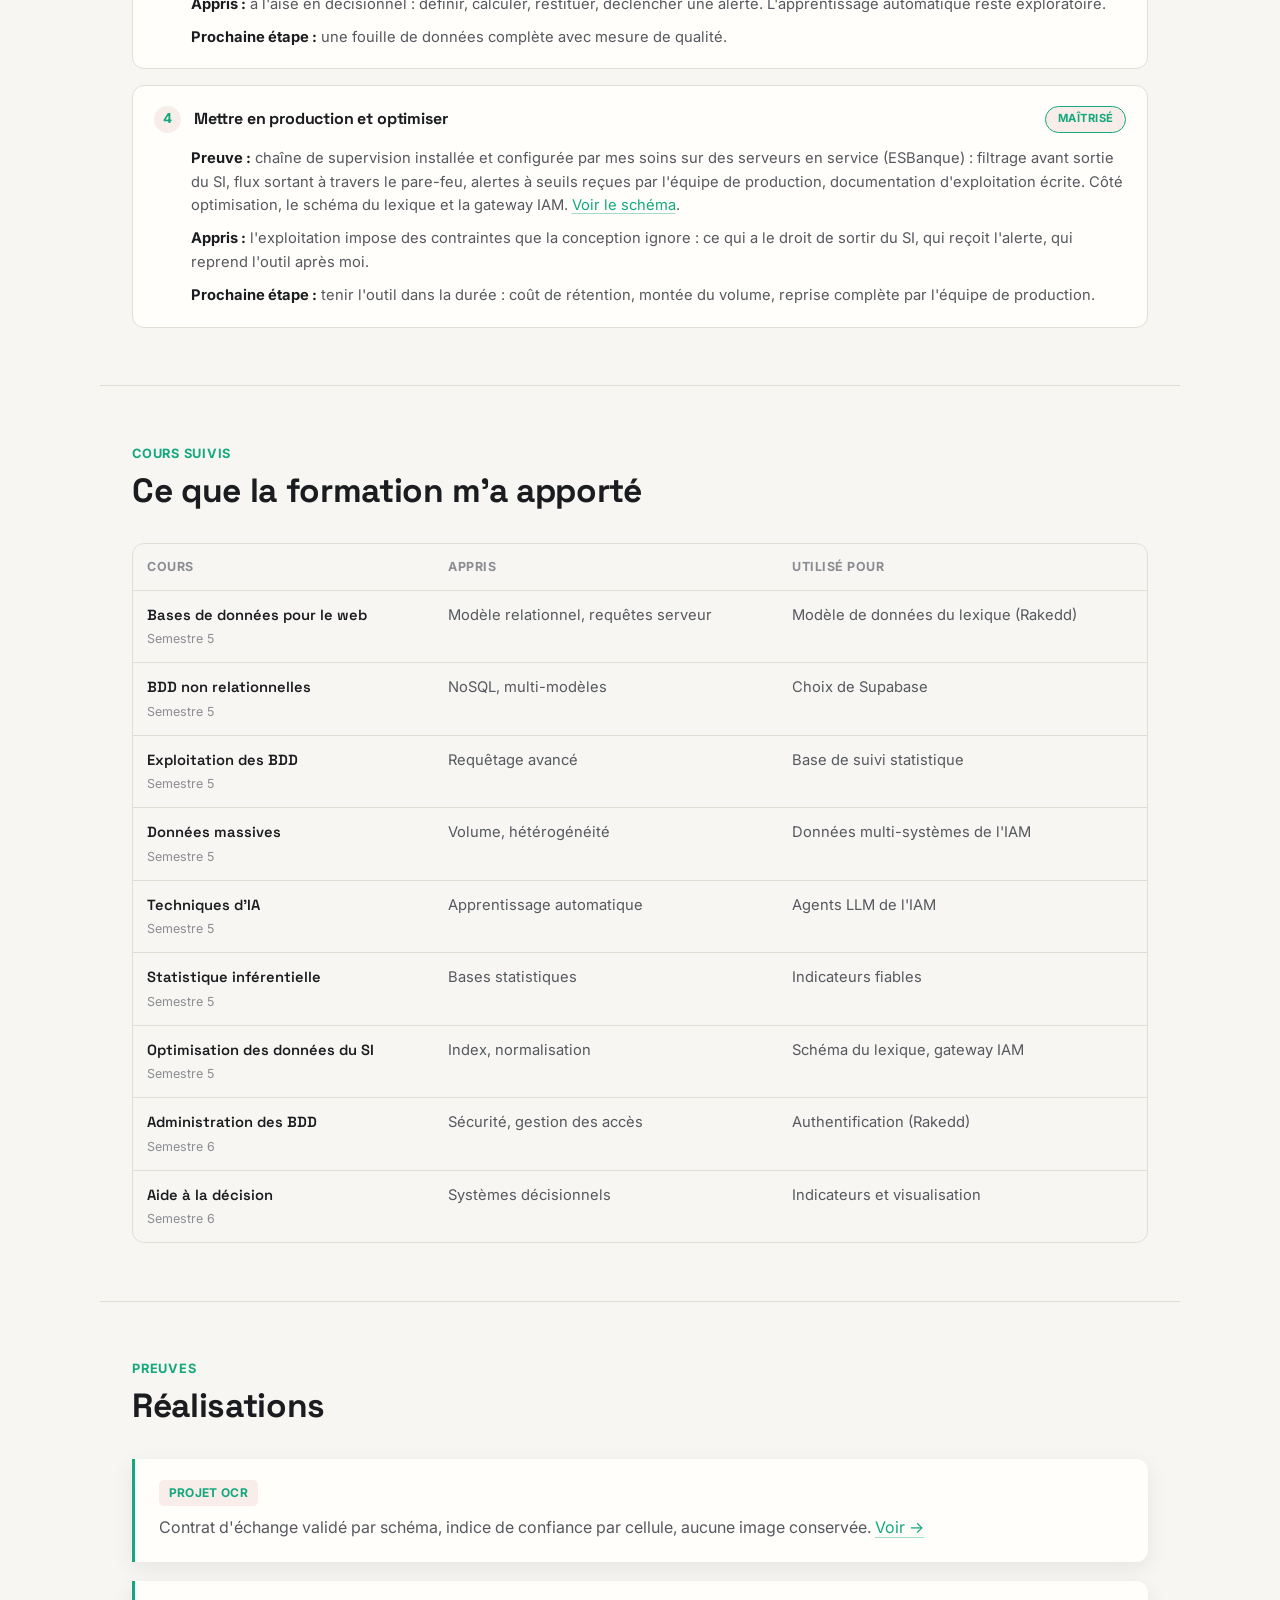
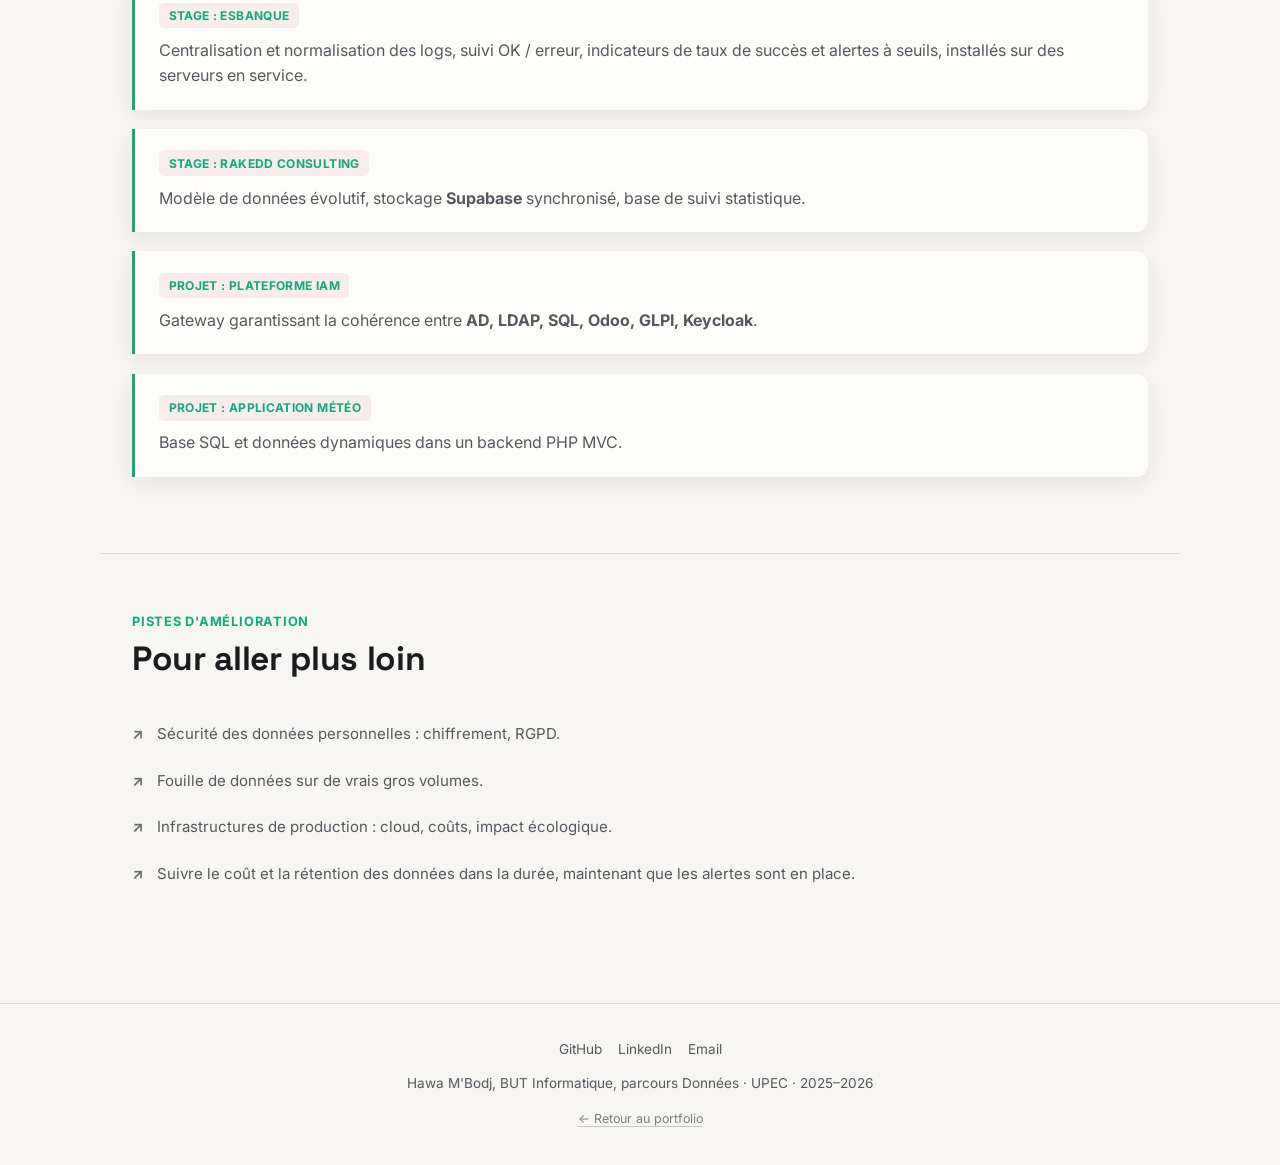
==== commit b007bbd8: "Remplacer les tirets cadratins par la ponctuation francaise courante Deux-points, virgules ou point " ====
--- a/competence-4.html
+++ b/competence-4.html
@@ -10,7 +10,7 @@
   document.documentElement.setAttribute("data-theme", theme);
 })();
 </script>
-<title>Gérer des données de l'information — Hawa M'Bodj</title>
+<title>Gérer des données de l'information, Hawa M'Bodj</title>
 <meta name="description" content="Compétence visée en fin de BUT Informatique : gérer des données de l'information, illustrée par les projets et le stage de Hawa M'Bodj.">
 <link rel="preconnect" href="https://fonts.googleapis.com">
 <link href="https://fonts.googleapis.com/css2?family=Inter:wght@400;500;600;700&family=Space+Grotesk:wght@500;600;700&display=swap" rel="stylesheet">
@@ -68,7 +68,7 @@
     <h1>Gérer des données de <span class="gradient-text">l'information</span></h1>
     <p class="lead">Optimiser et sécuriser une base de données · Administrer et concevoir un système décisionnel.</p>
     <div class="ue-tags">
-      <span>Semestre 5 — Optimisation et sécurité</span><span>Semestre 6 — Administration et décisionnel</span>
+      <span>Semestre 5 : Optimisation et sécurité</span><span>Semestre 6 : Administration et décisionnel</span>
     </div>
   </section>
 
@@ -113,7 +113,7 @@
         <h3>Capturer et stocker des données hétérogènes</h3>
         <span class="level level-solid">Maîtrisé</span>
       </div>
-      <p><strong>Preuve :</strong> centralisation de plusieurs sources de logs, dont le volume quotidien impose d'arbitrer le filtrage et la durée de conservation (ESBanque) ; modèle de données du lexique (Rakedd) — <a href="projets.html#esbanque">voir le schéma</a>.</p>
+      <p><strong>Preuve :</strong> centralisation de plusieurs sources de logs, dont le volume quotidien impose d'arbitrer le filtrage et la durée de conservation (ESBanque) ; modèle de données du lexique (Rakedd). <a href="projets.html#esbanque">Voir le schéma</a>.</p>
       <p><strong>Appris :</strong> fixer une structure commune avant d'écrire du code.</p>
       <p><strong>Prochaine étape :</strong> gros volumes (partitionnement, flux).</p>
     </div>
@@ -136,7 +136,7 @@
         <span class="level level-mid">En consolidation</span>
       </div>
       <p><strong>Preuve :</strong> indicateurs de fiabilité et alertes à seuils (ESBanque), suivi statistique (Rakedd), agents LLM (IAM).</p>
-      <p><strong>Appris :</strong> à l'aise en décisionnel — définir, calculer, restituer, déclencher une alerte. L'apprentissage automatique reste exploratoire.</p>
+      <p><strong>Appris :</strong> à l'aise en décisionnel : définir, calculer, restituer, déclencher une alerte. L'apprentissage automatique reste exploratoire.</p>
       <p><strong>Prochaine étape :</strong> une fouille de données complète avec mesure de qualité.</p>
     </div>
 
@@ -146,9 +146,9 @@
         <h3>Mettre en production et optimiser</h3>
         <span class="level level-solid">Maîtrisé</span>
       </div>
-      <p><strong>Preuve :</strong> chaîne de supervision installée et configurée par mes soins sur des serveurs en service (ESBanque) : filtrage avant sortie du SI, flux sortant à travers le pare-feu, alertes à seuils reçues par l'équipe de production, documentation d'exploitation écrite. Côté optimisation, le schéma du lexique et la gateway IAM — <a href="projets.html#iam">voir le schéma</a>.</p>
+      <p><strong>Preuve :</strong> chaîne de supervision installée et configurée par mes soins sur des serveurs en service (ESBanque) : filtrage avant sortie du SI, flux sortant à travers le pare-feu, alertes à seuils reçues par l'équipe de production, documentation d'exploitation écrite. Côté optimisation, le schéma du lexique et la gateway IAM. <a href="projets.html#iam">Voir le schéma</a>.</p>
       <p><strong>Appris :</strong> l'exploitation impose des contraintes que la conception ignore : ce qui a le droit de sortir du SI, qui reçoit l'alerte, qui reprend l'outil après moi.</p>
-      <p><strong>Prochaine étape :</strong> tenir l'outil dans la durée — coût de rétention, montée du volume, reprise complète par l'équipe de production.</p>
+      <p><strong>Prochaine étape :</strong> tenir l'outil dans la durée : coût de rétention, montée du volume, reprise complète par l'équipe de production.</p>
     </div>
   </section>
 
@@ -261,7 +261,7 @@
       <a href="https://www.linkedin.com/in/hawa-mbodj-503229300" target="_blank">LinkedIn</a>
       <a href="mailto:hawambo89@gmail.com">Email</a>
     </div>
-    <p style="margin:0;">Hawa M'Bodj — BUT Informatique, parcours Données · UPEC · 2025–2026</p>
+    <p style="margin:0;">Hawa M'Bodj, BUT Informatique, parcours Données · UPEC · 2025–2026</p>
     <p class="footer-annex"><a href="index.html">← Retour au portfolio</a></p>
   </div>
 </footer>
--- a/css/style.css
+++ b/css/style.css
@@ -1,5 +1,5 @@
 /* =========================================================
-   Portfolio BUT3 Informatique — Hawa M'Bodj
+   Portfolio BUT3 Informatique, Hawa M'Bodj
    Thème : encre de Chine + vermillon de sceau (clair & sombre)
    Une seule couleur signature, celle du sceau qui accompagne l'encre.
    Elle porte les liens, les surtitres, les chiffres et les appels à
@@ -92,7 +92,7 @@
   transition: background-color 0.2s ease, color 0.2s ease;
 }
 
-/* Grain de papier / de lavis — très discret, purement décoratif */
+/* Grain de papier / de lavis, très discret, purement décoratif */
 body::before {
   content: "";
   position: fixed;
@@ -1295,7 +1295,7 @@
 @media (max-width: 560px) { .ac-eval p { padding-left: 0; } }
 
 /* =========================================================
-   Adaptations d'écran — du téléphone au grand moniteur
+   Adaptations d'écran, du téléphone au grand moniteur
    ========================================================= */
 
 /* Grands écrans : la colonne de lecture peut s'élargir un peu. */
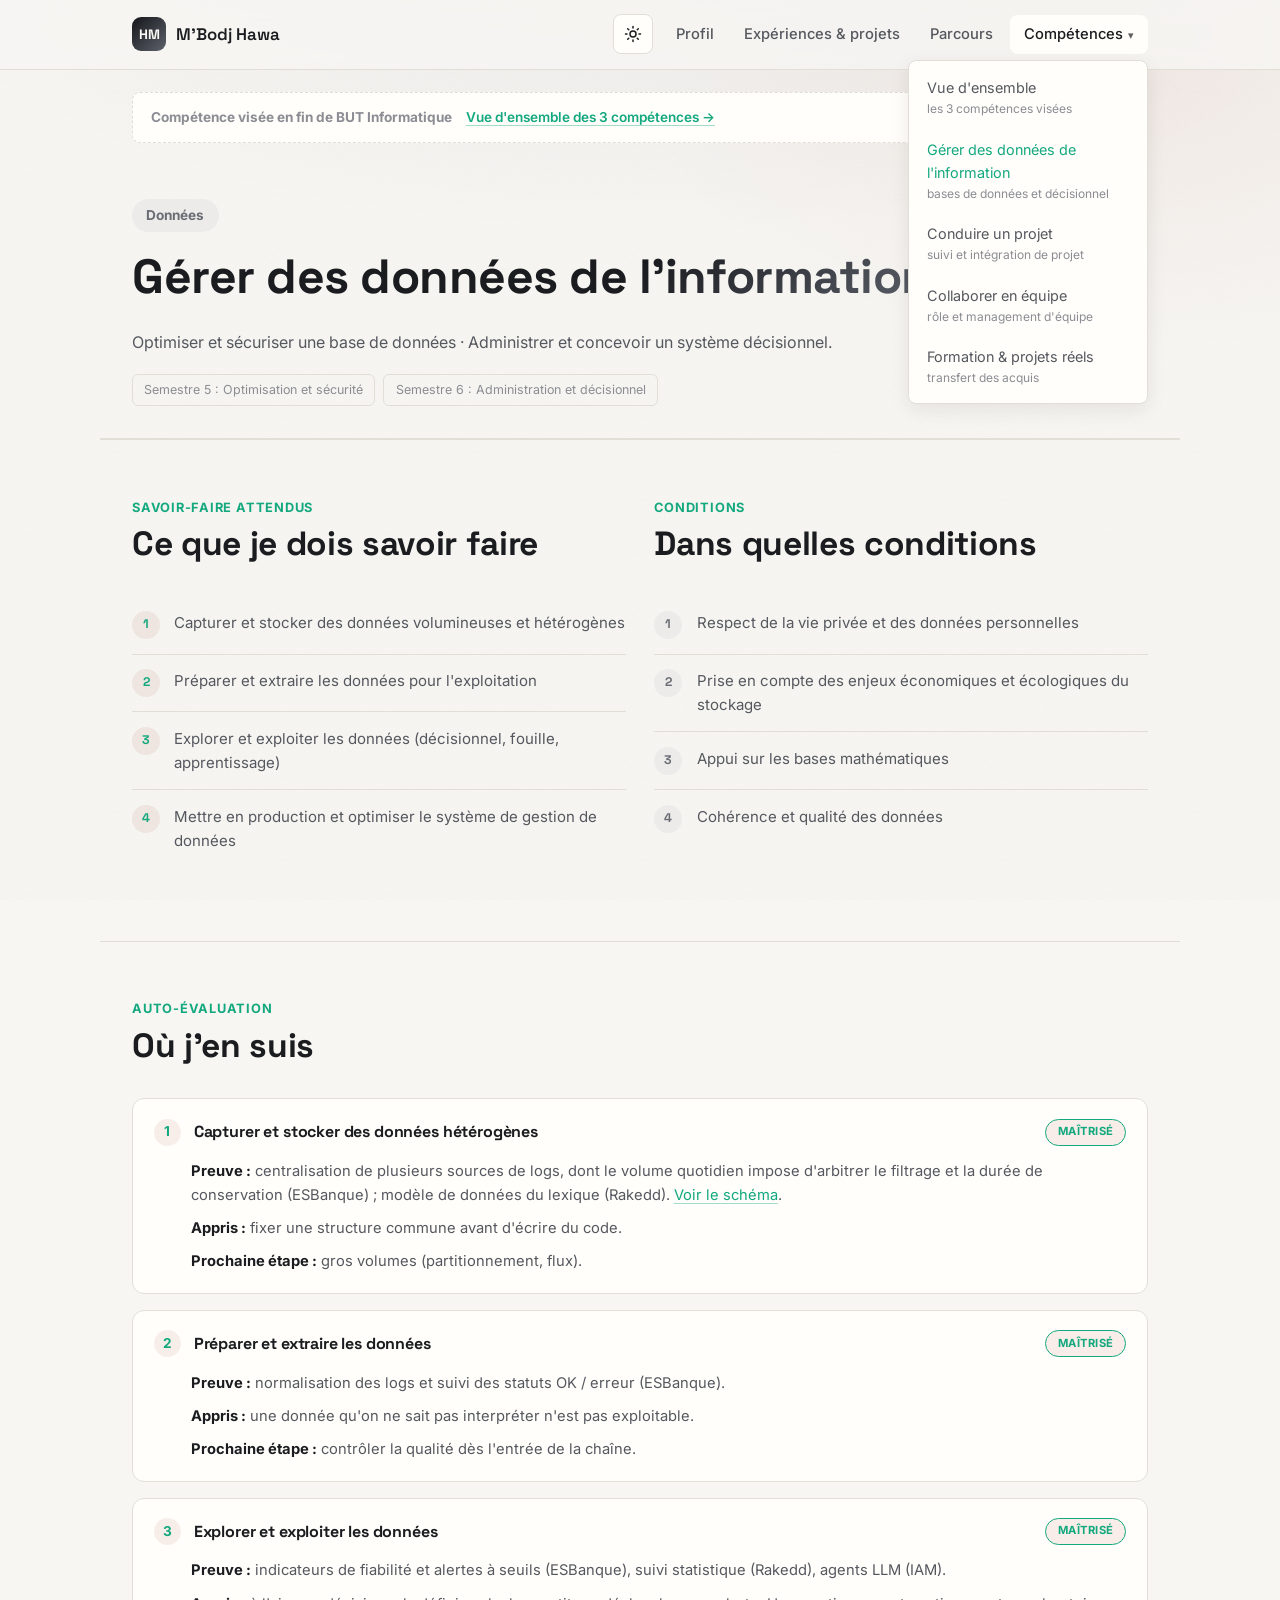
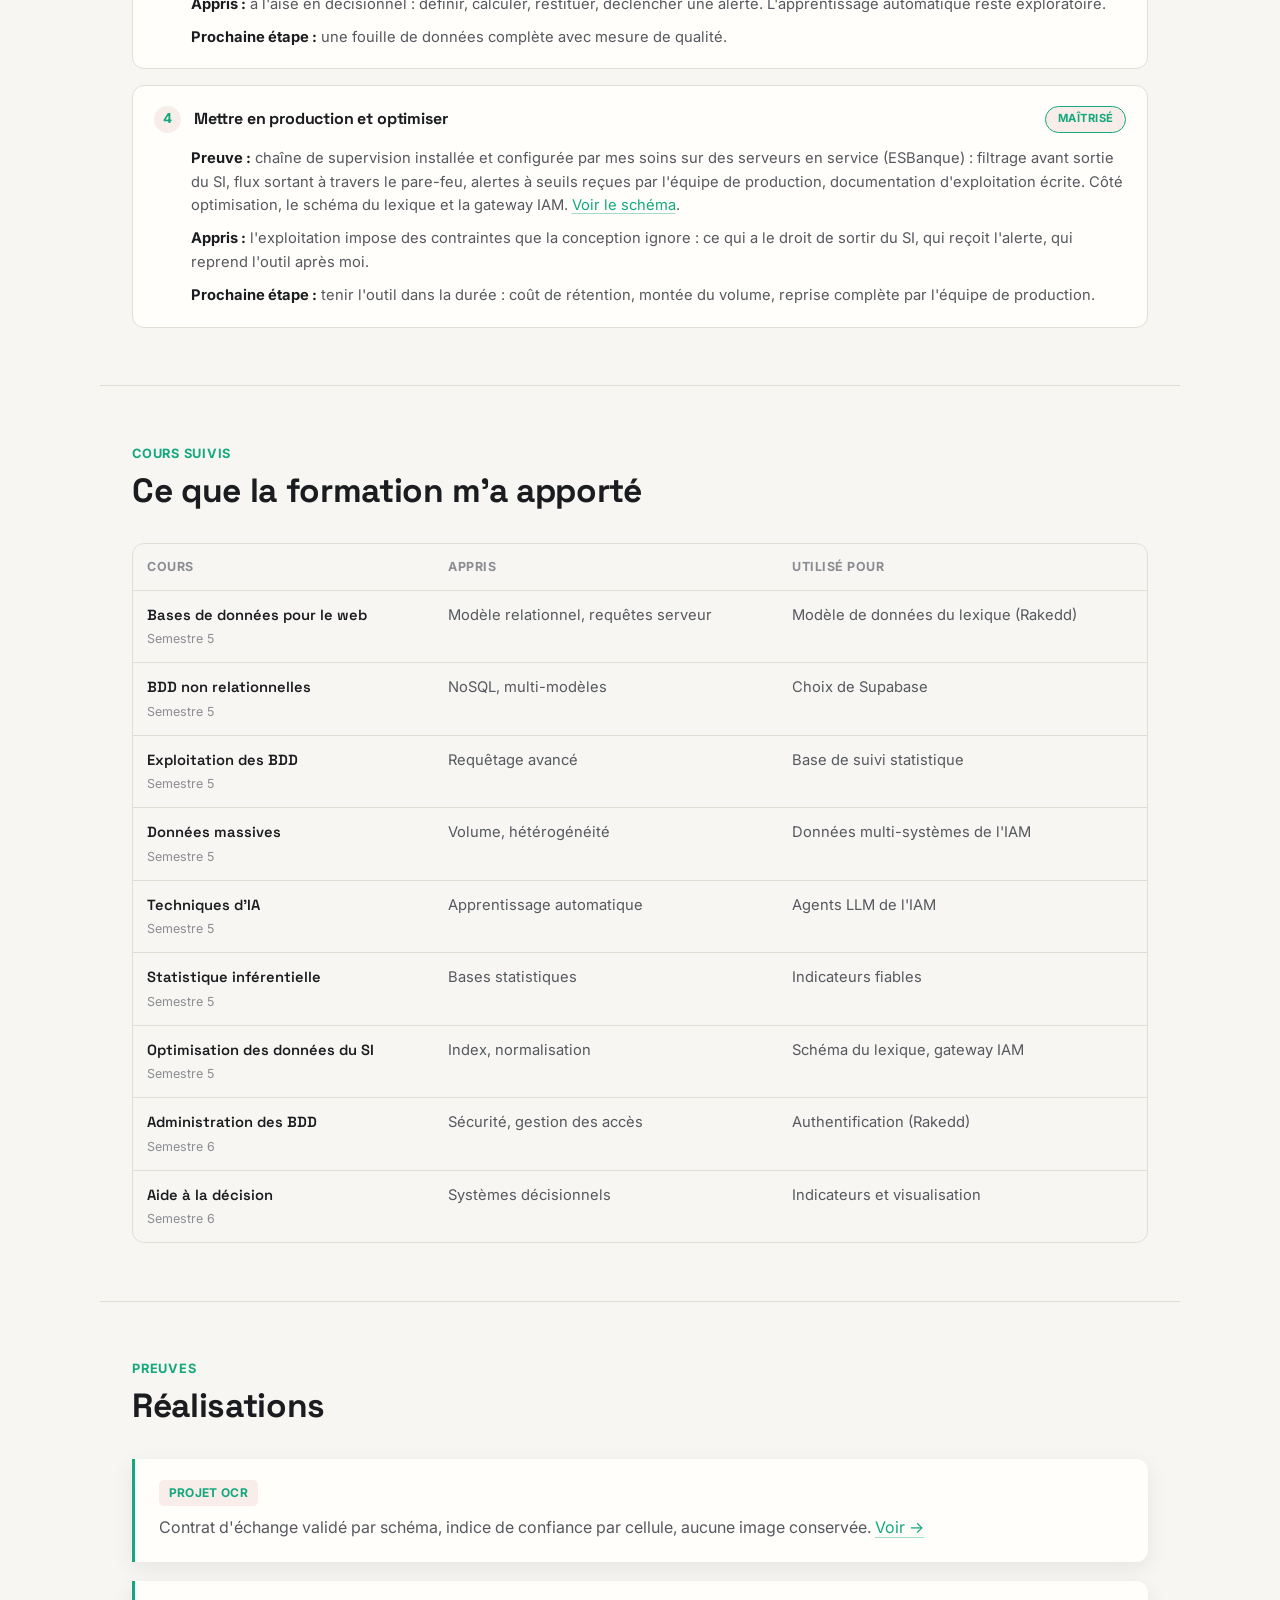
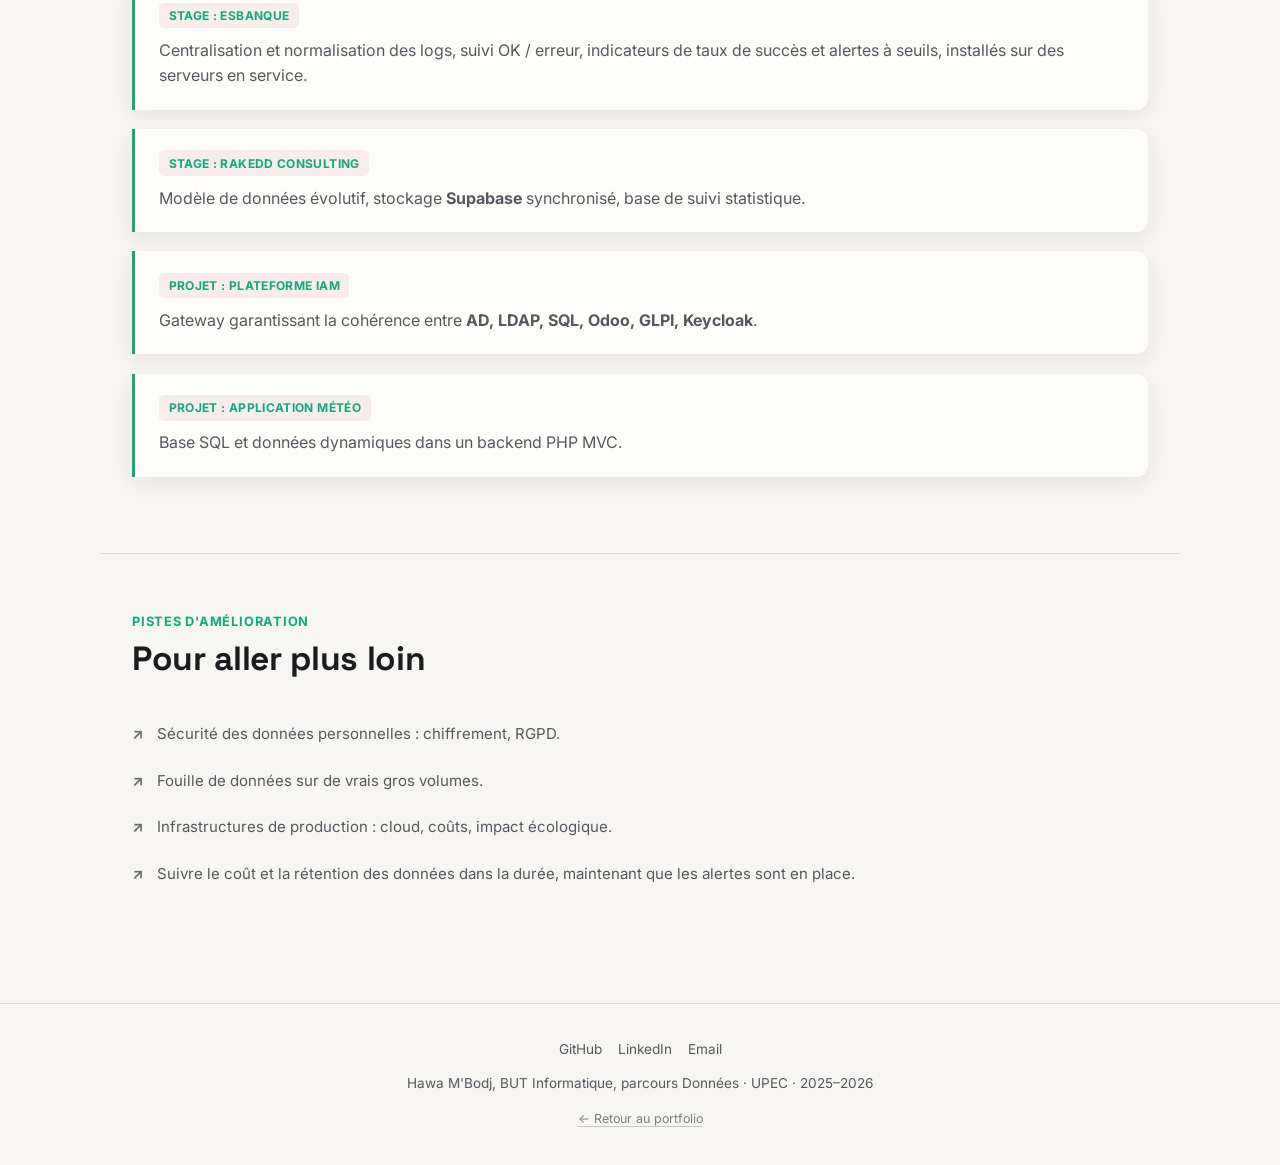
==== commit 174d0075: "Mise à jour portfolio" ====
--- a/competence-4.html
+++ b/competence-4.html
@@ -133,7 +133,7 @@
       <div class="ac-eval-head">
         <span class="num">3</span>
         <h3>Explorer et exploiter les données</h3>
-        <span class="level level-mid">En consolidation</span>
+        <span class="level level-solid">Maîtrisé</span>
       </div>
       <p><strong>Preuve :</strong> indicateurs de fiabilité et alertes à seuils (ESBanque), suivi statistique (Rakedd), agents LLM (IAM).</p>
       <p><strong>Appris :</strong> à l'aise en décisionnel : définir, calculer, restituer, déclencher une alerte. L'apprentissage automatique reste exploratoire.</p>
--- a/css/style.css
+++ b/css/style.css
@@ -739,6 +739,7 @@
 .tech-bpmn       { --logo: url("../img/tech/_flow.svg"); }
 .tech-mvc        { --logo: url("../img/tech/_layers.svg"); }
 .tech-kpi        { --logo: url("../img/tech/_chart.svg"); }
+.tech-grafana    { --logo: url("../img/tech/_chart.svg"); --brand: #F46800; }
 
 /* Marques trop sombres sur fond d'encre : variante lisible en mode sombre */
 :root:not([data-theme="light"]) .tech-github  { --brand: #E6EDF3; }
